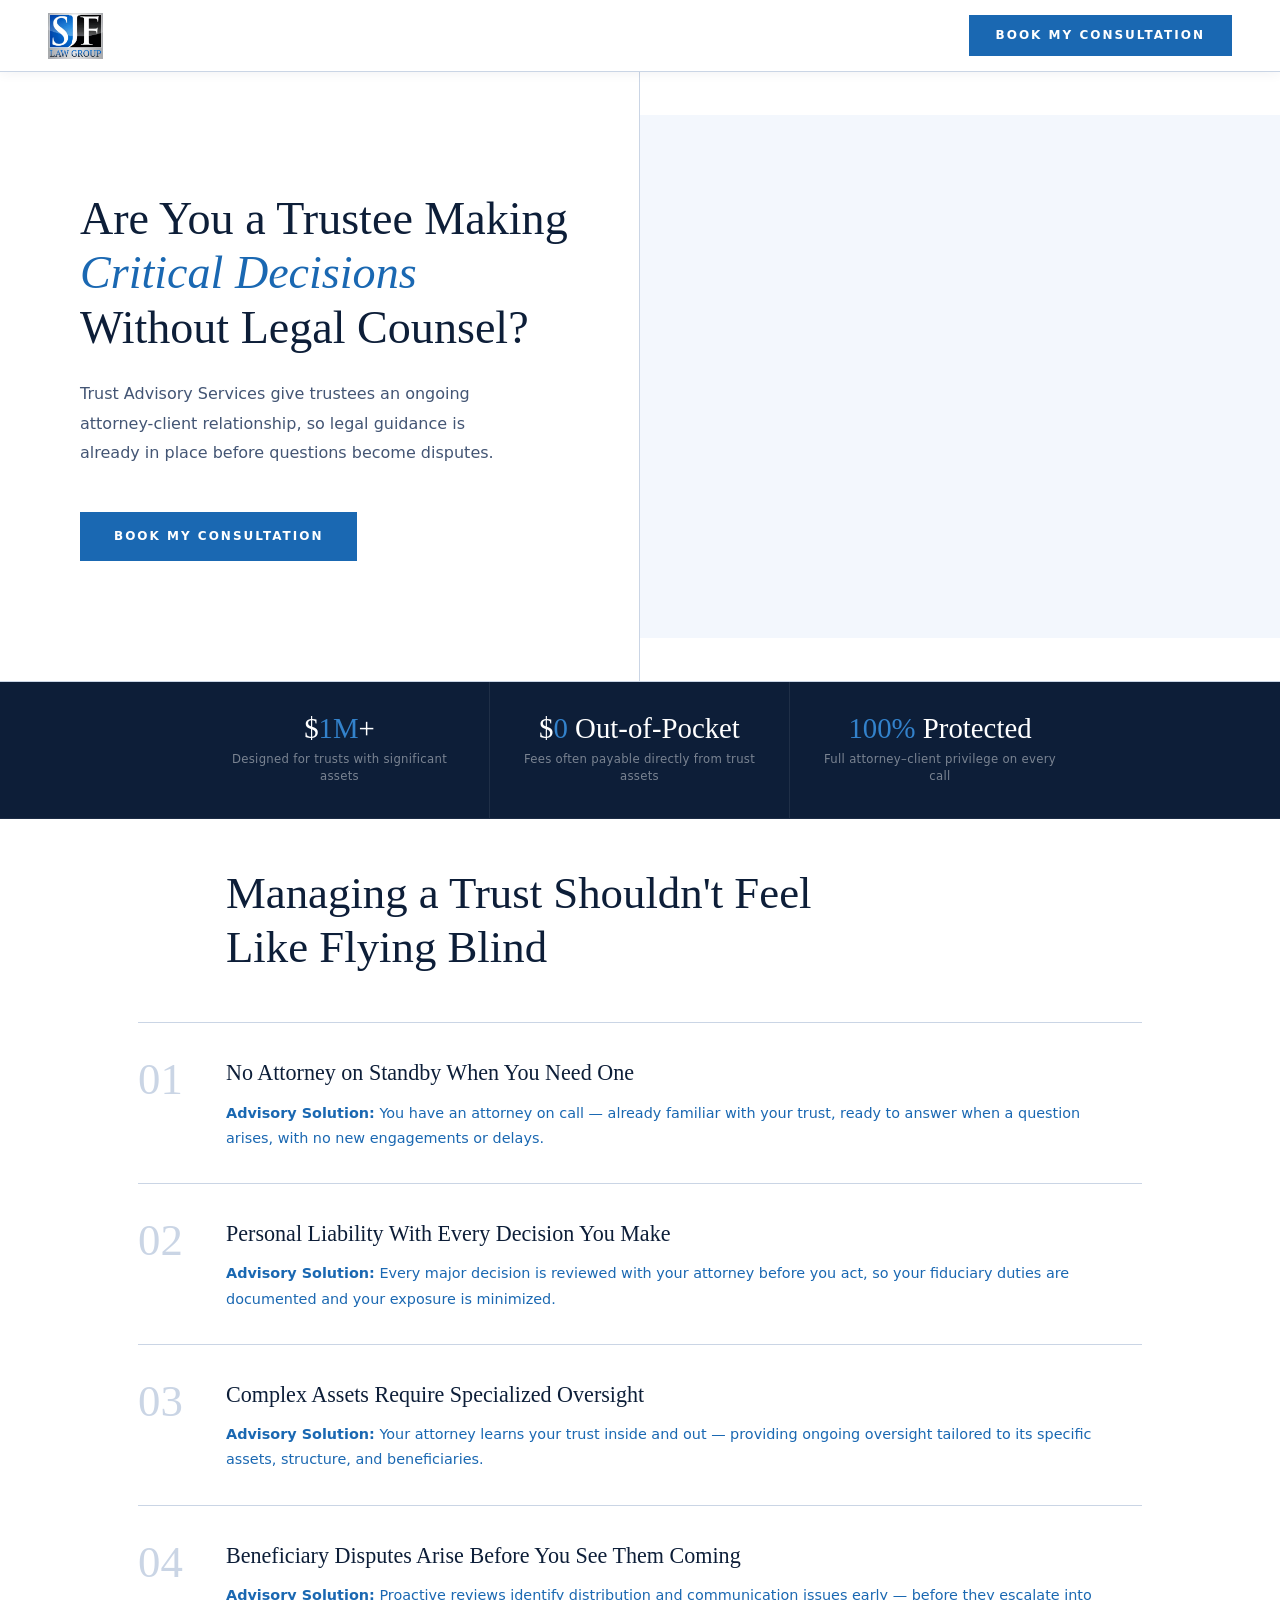
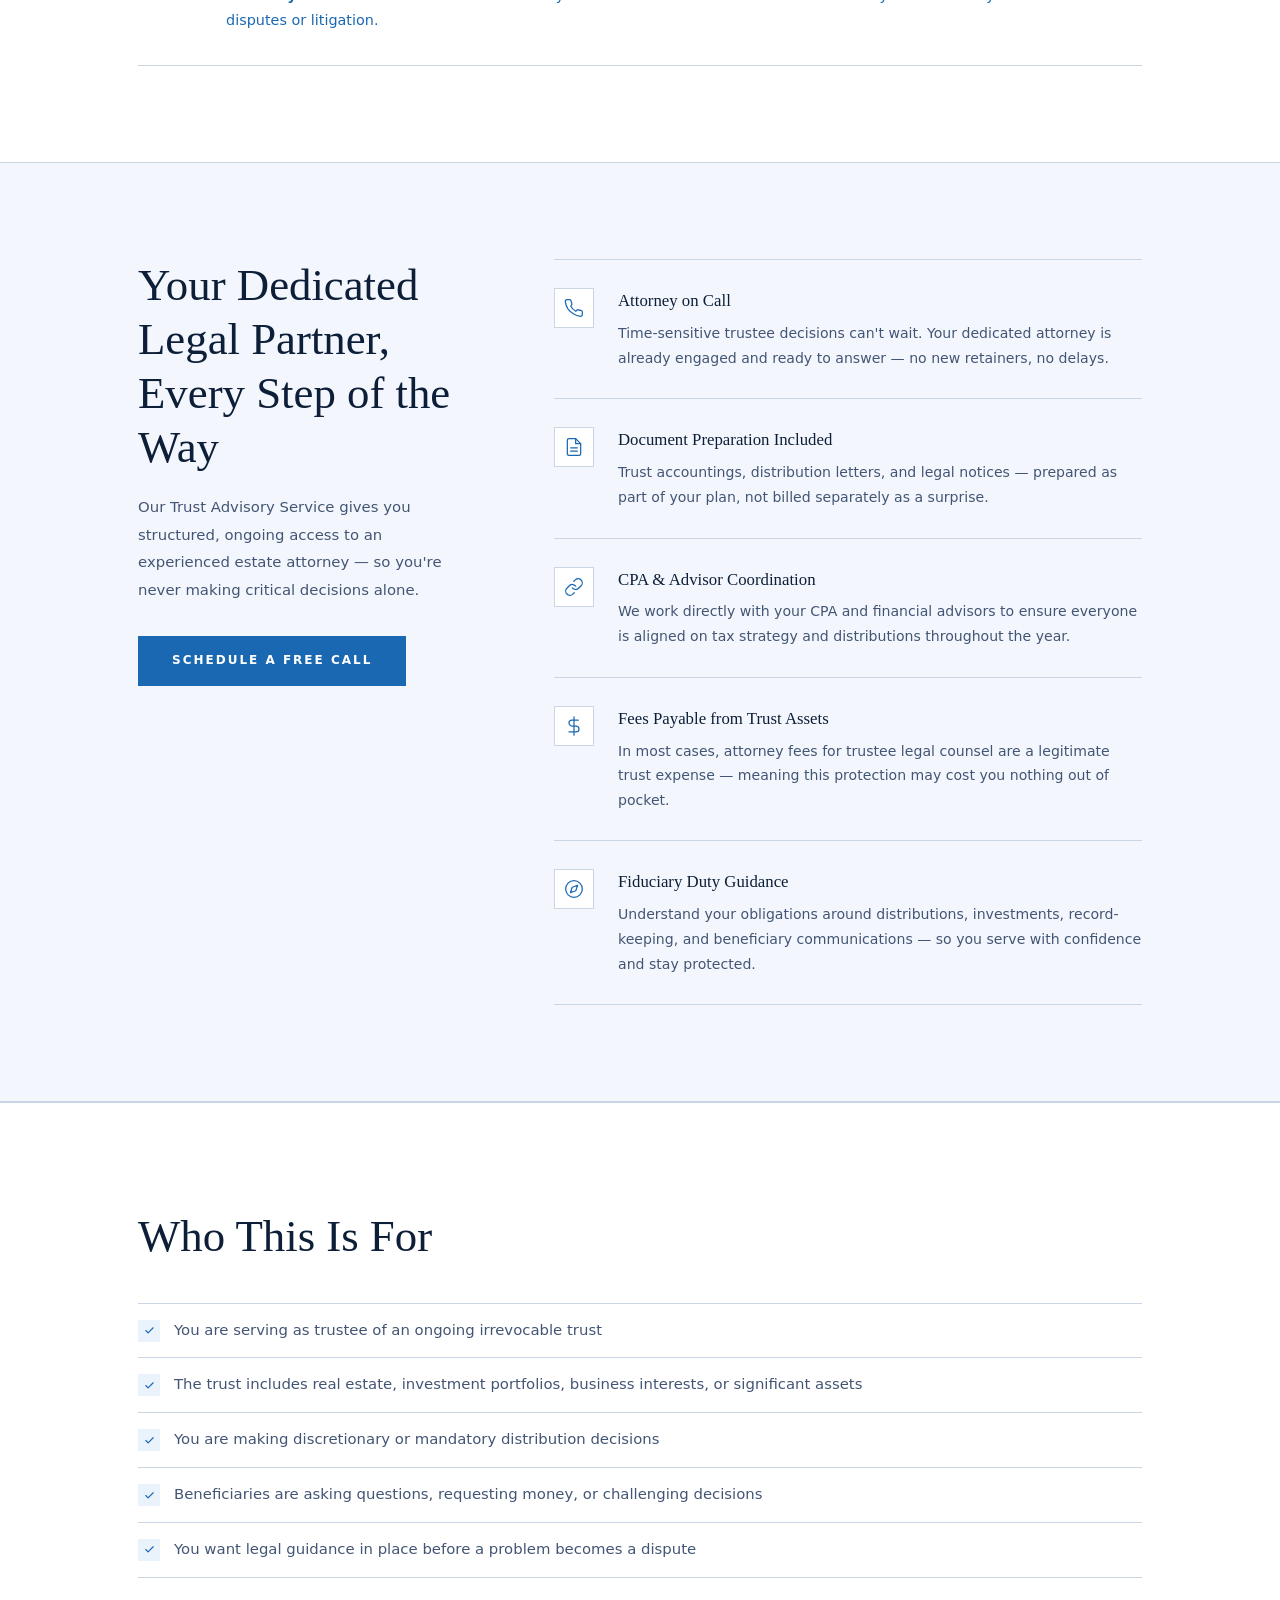
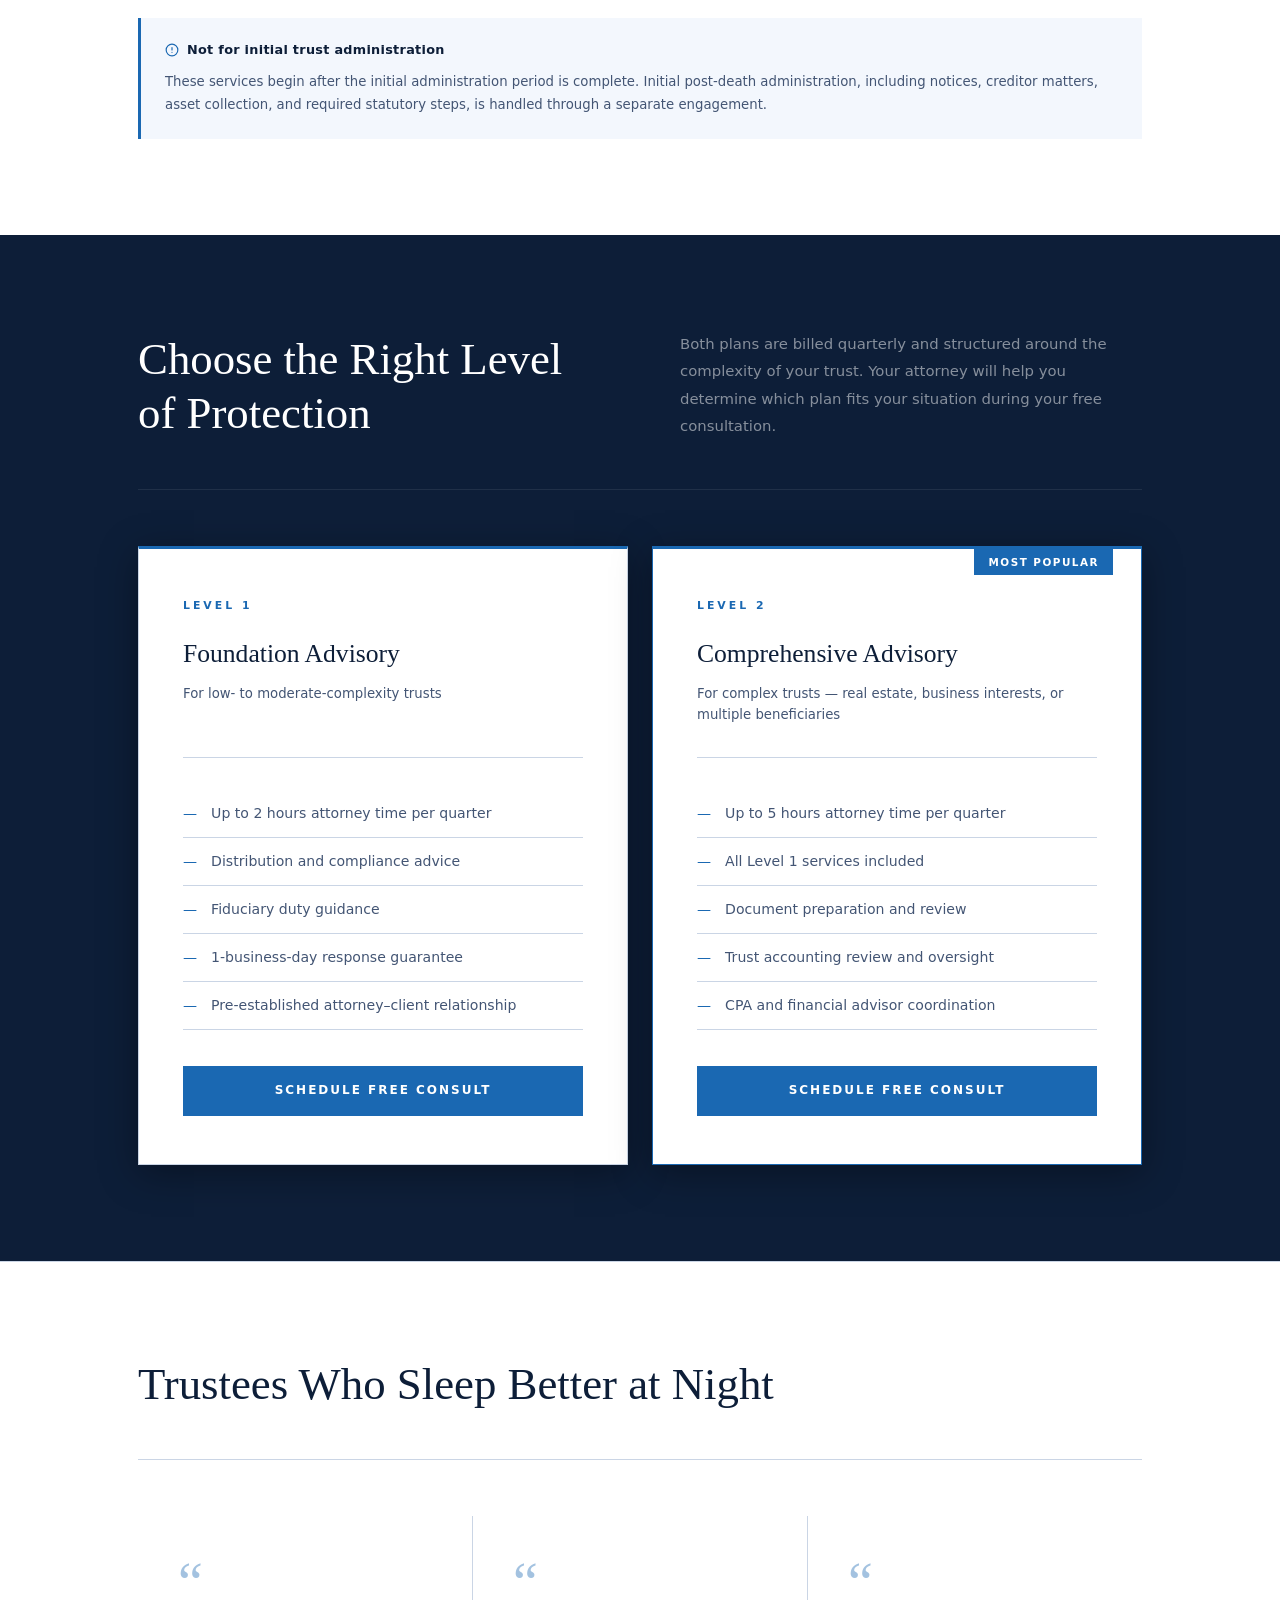
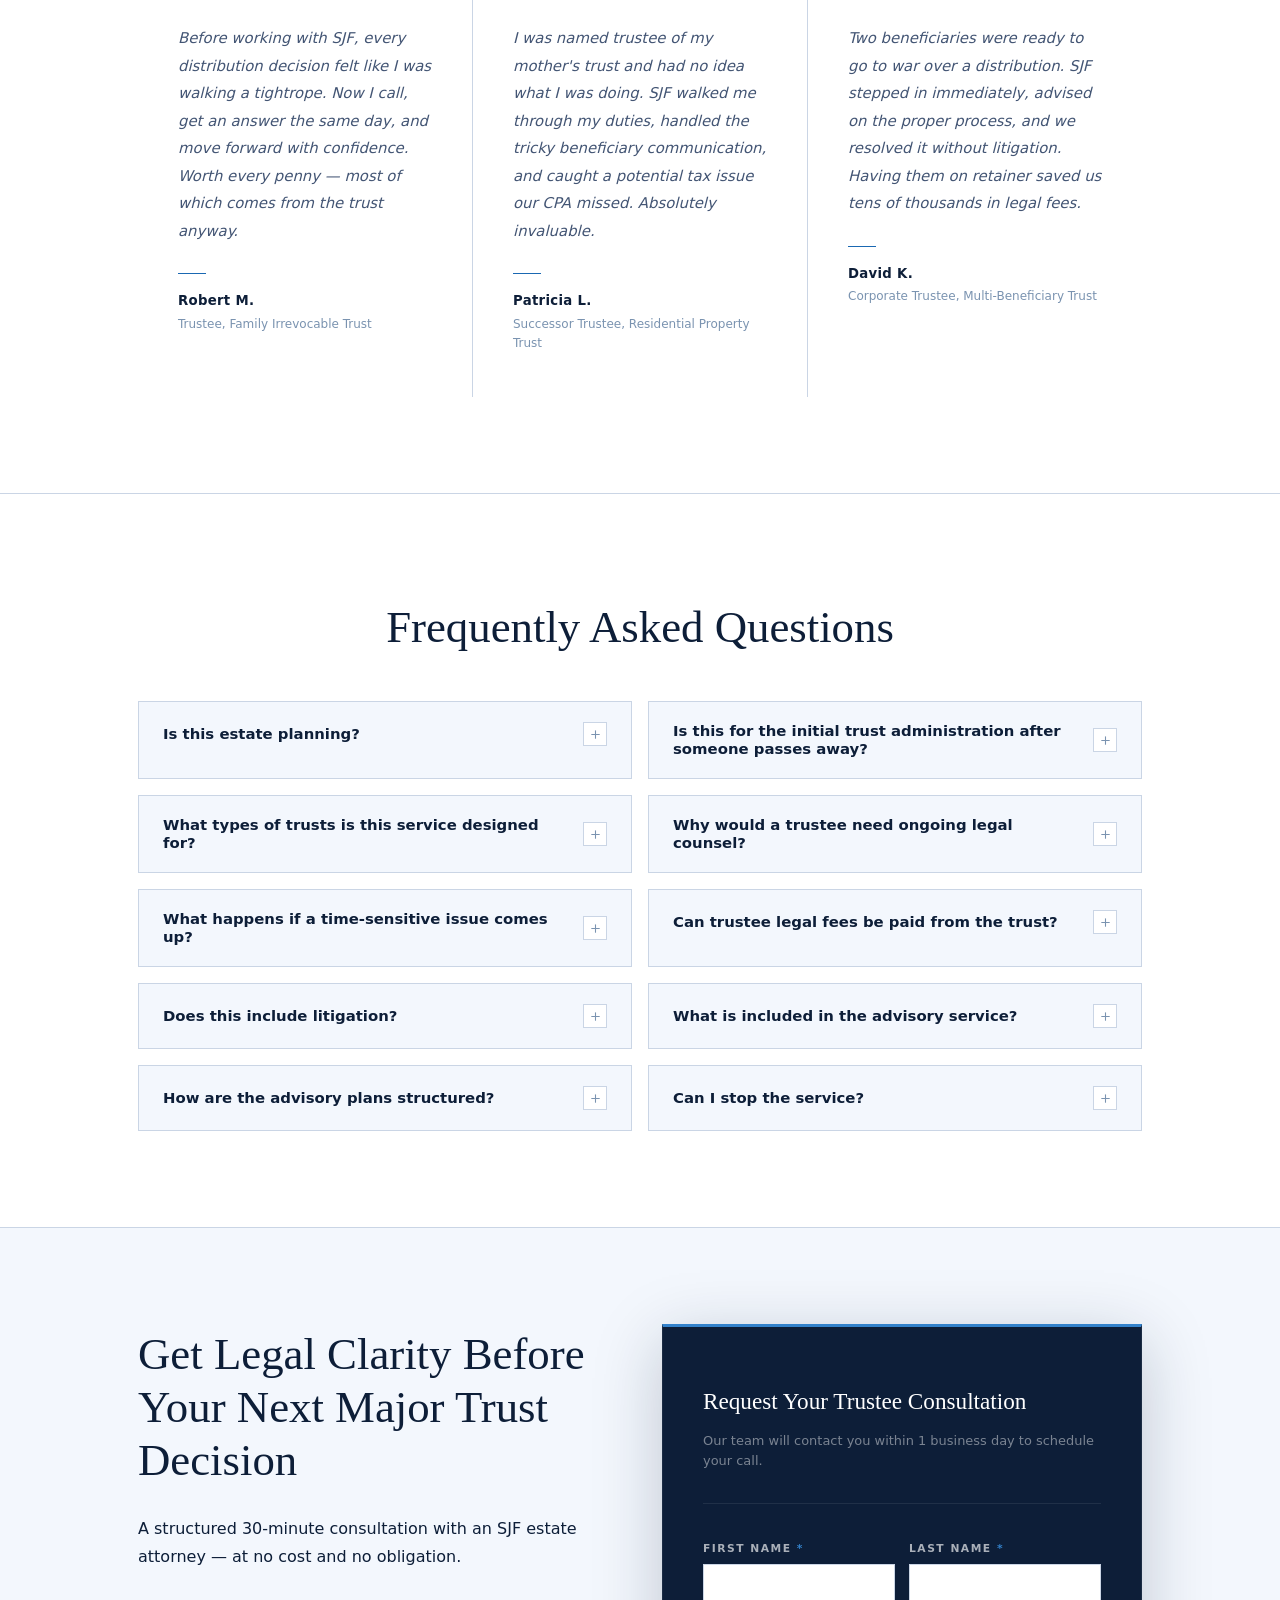
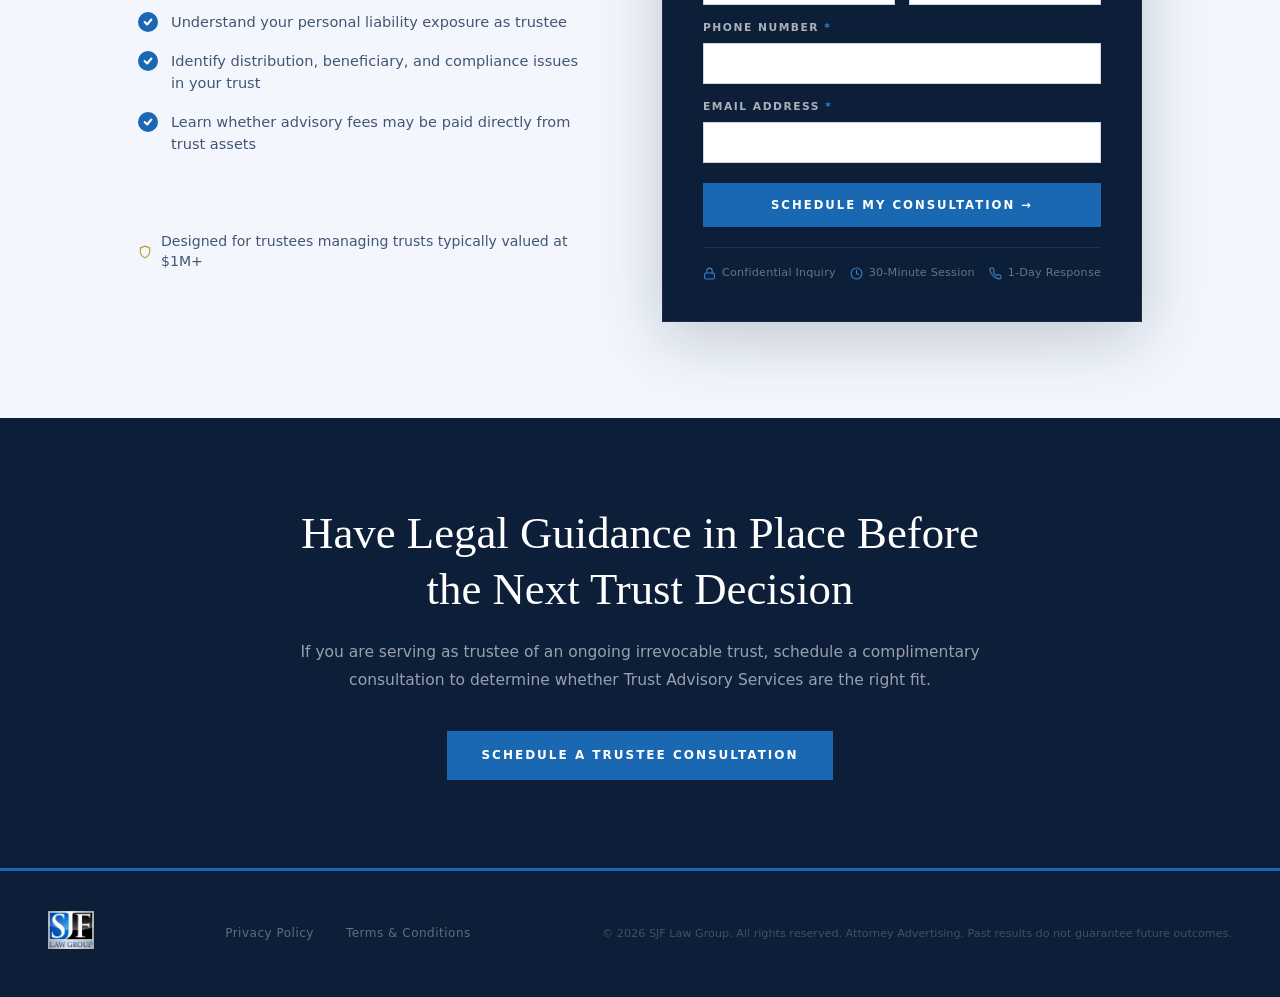
==== index.html @ 1d10cf92 "Add Meta Pixel + Conversions API with event deduplication Browser Pixel and server-side CAPI fire th" ====
<!DOCTYPE html>
<html lang="en">
<head>
  <meta charset="UTF-8" />
  <meta name="viewport" content="width=device-width, initial-scale=1.0" />
  <meta name="facebook-domain-verification" content="k0a0chwaouj1eabkown8rxc9m63eyc" />
  <title>Trust Advisory Services | SJF Law Group</title>
  <!-- Meta Pixel Code -->
  <script>
  !function(f,b,e,v,n,t,s)
  {if(f.fbq)return;n=f.fbq=function(){n.callMethod?
  n.callMethod.apply(n,arguments):n.queue.push(arguments)};
  if(!f._fbq)f._fbq=n;n.push=n;n.loaded=!0;n.version='2.0';
  n.queue=[];t=b.createElement(e);t.async=!0;
  t.src=v;s=b.getElementsByTagName(e)[0];
  s.parentNode.insertBefore(t,s)}(window, document,'script',
  'https://connect.facebook.net/en_US/fbevents.js');
  fbq('init', '765142088381799');
  fbq('track', 'PageView');
  </script>
  <noscript><img height="1" width="1" style="display:none"
  src="https://www.facebook.com/tr?id=765142088381799&ev=PageView&noscript=1"/></noscript>
  <!-- End Meta Pixel Code -->
  <meta name="description" content="SJF Law Group provides trustees with ongoing legal counsel, proactive risk management, and guaranteed same-business-day response. Book your free consultation today." />
  <link rel="stylesheet" href="assets/css/styles.css" />
</head>
<body>

  <!-- HEADER -->
  <header class="site-header">
    <div class="header-logo">
      <img src="assets/images/sjf-logo.jpg" alt="SJF Law Group" />
    </div>
    <a href="#book-consult" class="header-cta">Book My Consultation</a>
  </header>

  <!-- HERO -->
  <section class="hero">
    <div class="hero__left">
      <h1 class="hero__headline">
        Are You a Trustee Making<br><em>Critical Decisions</em><br>Without Legal Counsel?
      </h1>
      <p class="hero__sub">
        Trust Advisory Services give trustees an ongoing attorney-client relationship, so legal guidance is already in place before questions become disputes.
      </p>
      <a href="#book-consult" class="btn-primary">Book My Consultation</a>
    </div>
    <div class="hero__right">
      <div class="vsl-container">
        <iframe src="https://player.vimeo.com/video/1194267260?badge=0&amp;autopause=0&amp;player_id=0&amp;app_id=58479" frameborder="0" allow="autoplay; fullscreen; picture-in-picture; clipboard-write; encrypted-media; web-share" referrerpolicy="strict-origin-when-cross-origin" style="position:absolute;top:0;left:0;width:100%;height:100%;" title="VSL_1"></iframe>
      </div>
    </div>
  </section>

  <!-- STATS BAR -->
  <div class="stats-bar">
    <div class="stats-bar__inner">
      <div class="stat-item">
        <div class="stat-item__number">$<span>1M</span>+</div>
        <div class="stat-item__label">Designed for trusts with significant assets</div>
      </div>
      <div class="stat-item">
        <div class="stat-item__number">$<span>0</span> Out-of-Pocket</div>
        <div class="stat-item__label">Fees often payable directly from trust assets</div>
      </div>
      <div class="stat-item">
        <div class="stat-item__number"><span>100%</span> Protected</div>
        <div class="stat-item__label">Full attorney–client privilege on every call</div>
      </div>
    </div>
  </div>

  <!-- PAIN POINTS -->
  <section class="pain-section">
    <div class="container">
      <div class="pain-section__header">
        <div>
          <h2 class="section-headline" style="font-family:'Georgia',serif;font-size:clamp(2.1rem,3.5vw,3.1rem);font-weight:normal;line-height:1.2;">Managing a Trust Shouldn't Feel<br>Like Flying Blind</h2>
        </div>
      </div>

      <div class="pain-item">
        <div class="pain-item__number">01</div>
        <div>
          <div class="pain-item__title">No Attorney on Standby When You Need One</div>
          <p class="pain-item__solution"><strong>Advisory Solution:</strong> You have an attorney on call — already familiar with your trust, ready to answer when a question arises, with no new engagements or delays.</p>
        </div>
      </div>
      <div class="pain-item">
        <div class="pain-item__number">02</div>
        <div>
          <div class="pain-item__title">Personal Liability With Every Decision You Make</div>
          <p class="pain-item__solution"><strong>Advisory Solution:</strong> Every major decision is reviewed with your attorney before you act, so your fiduciary duties are documented and your exposure is minimized.</p>
        </div>
      </div>
      <div class="pain-item">
        <div class="pain-item__number">03</div>
        <div>
          <div class="pain-item__title">Complex Assets Require Specialized Oversight</div>
          <p class="pain-item__solution"><strong>Advisory Solution:</strong> Your attorney learns your trust inside and out — providing ongoing oversight tailored to its specific assets, structure, and beneficiaries.</p>
        </div>
      </div>
      <div class="pain-item">
        <div class="pain-item__number">04</div>
        <div>
          <div class="pain-item__title">Beneficiary Disputes Arise Before You See Them Coming</div>
          <p class="pain-item__solution"><strong>Advisory Solution:</strong> Proactive reviews identify distribution and communication issues early — before they escalate into disputes or litigation.</p>
        </div>
      </div>
    </div>
  </section>

  <!-- BENEFITS -->
  <section class="benefits-section">
    <div class="container">
      <div class="benefits-inner">
        <div class="benefits-left">
          <h2 class="section-headline">Your Dedicated Legal Partner, Every Step of the Way</h2>
          <p class="benefits-left__text">
            Our Trust Advisory Service gives you structured, ongoing access to an experienced estate attorney — so you're never making critical decisions alone.
          </p>
          <a href="#book-consult" class="btn-primary">Schedule a Free Call</a>
        </div>
        <div class="benefits-right">
          <div class="benefit-row">
            <div class="benefit-row__icon">
              <svg xmlns="http://www.w3.org/2000/svg" width="20" height="20" viewBox="0 0 24 24" fill="none" stroke="currentColor" stroke-width="1.5" stroke-linecap="round" stroke-linejoin="round"><path d="M22 16.92v3a2 2 0 0 1-2.18 2 19.79 19.79 0 0 1-8.63-3.07A19.5 19.5 0 0 1 4.69 13a19.79 19.79 0 0 1-3.07-8.67A2 2 0 0 1 3.6 2h3a2 2 0 0 1 2 1.72 12.84 12.84 0 0 0 .7 2.81 2 2 0 0 1-.45 2.11L8.09 9.91a16 16 0 0 0 6 6l1.27-1.27a2 2 0 0 1 2.11-.45 12.84 12.84 0 0 0 2.81.7A2 2 0 0 1 22 16.92z"/></svg>
            </div>
            <div>
              <div class="benefit-row__title">Attorney on Call</div>
              <p class="benefit-row__text">Time-sensitive trustee decisions can't wait. Your dedicated attorney is already engaged and ready to answer — no new retainers, no delays.</p>
            </div>
          </div>
          <div class="benefit-row">
            <div class="benefit-row__icon">
              <svg xmlns="http://www.w3.org/2000/svg" width="20" height="20" viewBox="0 0 24 24" fill="none" stroke="currentColor" stroke-width="1.5" stroke-linecap="round" stroke-linejoin="round"><path d="M14 2H6a2 2 0 0 0-2 2v16a2 2 0 0 0 2 2h12a2 2 0 0 0 2-2V8z"/><polyline points="14 2 14 8 20 8"/><line x1="16" y1="13" x2="8" y2="13"/><line x1="16" y1="17" x2="8" y2="17"/></svg>
            </div>
            <div>
              <div class="benefit-row__title">Document Preparation Included</div>
              <p class="benefit-row__text">Trust accountings, distribution letters, and legal notices — prepared as part of your plan, not billed separately as a surprise.</p>
            </div>
          </div>
          <div class="benefit-row">
            <div class="benefit-row__icon">
              <svg xmlns="http://www.w3.org/2000/svg" width="20" height="20" viewBox="0 0 24 24" fill="none" stroke="currentColor" stroke-width="1.5" stroke-linecap="round" stroke-linejoin="round"><path d="M10 13a5 5 0 0 0 7.54.54l3-3a5 5 0 0 0-7.07-7.07l-1.72 1.71"/><path d="M14 11a5 5 0 0 0-7.54-.54l-3 3a5 5 0 0 0 7.07 7.07l1.71-1.71"/></svg>
            </div>
            <div>
              <div class="benefit-row__title">CPA &amp; Advisor Coordination</div>
              <p class="benefit-row__text">We work directly with your CPA and financial advisors to ensure everyone is aligned on tax strategy and distributions throughout the year.</p>
            </div>
          </div>
          <div class="benefit-row">
            <div class="benefit-row__icon">
              <svg xmlns="http://www.w3.org/2000/svg" width="20" height="20" viewBox="0 0 24 24" fill="none" stroke="currentColor" stroke-width="1.5" stroke-linecap="round" stroke-linejoin="round"><line x1="12" y1="1" x2="12" y2="23"/><path d="M17 5H9.5a3.5 3.5 0 0 0 0 7h5a3.5 3.5 0 0 1 0 7H6"/></svg>
            </div>
            <div>
              <div class="benefit-row__title">Fees Payable from Trust Assets</div>
              <p class="benefit-row__text">In most cases, attorney fees for trustee legal counsel are a legitimate trust expense — meaning this protection may cost you nothing out of pocket.</p>
            </div>
          </div>
          <div class="benefit-row">
            <div class="benefit-row__icon">
              <svg xmlns="http://www.w3.org/2000/svg" width="20" height="20" viewBox="0 0 24 24" fill="none" stroke="currentColor" stroke-width="1.5" stroke-linecap="round" stroke-linejoin="round"><circle cx="12" cy="12" r="10"/><polygon points="16.24 7.76 14.12 14.12 7.76 16.24 9.88 9.88 16.24 7.76"/></svg>
            </div>
            <div>
              <div class="benefit-row__title">Fiduciary Duty Guidance</div>
              <p class="benefit-row__text">Understand your obligations around distributions, investments, record-keeping, and beneficiary communications — so you serve with confidence and stay protected.</p>
            </div>
          </div>
        </div>
      </div>
    </div>
  </section>

  <!-- WHO THIS IS FOR -->
  <section class="who-section">
    <div class="container">
      <div class="who-header">
        <h2 class="who-headline">Who This Is For</h2>
      </div>
      <ul class="who-list">
        <li class="who-item">
          <span class="who-item__icon"><svg xmlns="http://www.w3.org/2000/svg" width="11" height="11" viewBox="0 0 24 24" fill="none" stroke="currentColor" stroke-width="2.5" stroke-linecap="round" stroke-linejoin="round"><polyline points="20 6 9 17 4 12"/></svg></span>
          <span>You are serving as trustee of an ongoing irrevocable trust</span>
        </li>
        <li class="who-item">
          <span class="who-item__icon"><svg xmlns="http://www.w3.org/2000/svg" width="11" height="11" viewBox="0 0 24 24" fill="none" stroke="currentColor" stroke-width="2.5" stroke-linecap="round" stroke-linejoin="round"><polyline points="20 6 9 17 4 12"/></svg></span>
          <span>The trust includes real estate, investment portfolios, business interests, or significant assets</span>
        </li>
        <li class="who-item">
          <span class="who-item__icon"><svg xmlns="http://www.w3.org/2000/svg" width="11" height="11" viewBox="0 0 24 24" fill="none" stroke="currentColor" stroke-width="2.5" stroke-linecap="round" stroke-linejoin="round"><polyline points="20 6 9 17 4 12"/></svg></span>
          <span>You are making discretionary or mandatory distribution decisions</span>
        </li>
        <li class="who-item">
          <span class="who-item__icon"><svg xmlns="http://www.w3.org/2000/svg" width="11" height="11" viewBox="0 0 24 24" fill="none" stroke="currentColor" stroke-width="2.5" stroke-linecap="round" stroke-linejoin="round"><polyline points="20 6 9 17 4 12"/></svg></span>
          <span>Beneficiaries are asking questions, requesting money, or challenging decisions</span>
        </li>
        <li class="who-item">
          <span class="who-item__icon"><svg xmlns="http://www.w3.org/2000/svg" width="11" height="11" viewBox="0 0 24 24" fill="none" stroke="currentColor" stroke-width="2.5" stroke-linecap="round" stroke-linejoin="round"><polyline points="20 6 9 17 4 12"/></svg></span>
          <span>You want legal guidance in place before a problem becomes a dispute</span>
        </li>
      </ul>
      <div class="who-callout">
        <div class="who-callout__label">
          <svg xmlns="http://www.w3.org/2000/svg" width="14" height="14" viewBox="0 0 24 24" fill="none" stroke="currentColor" stroke-width="2" stroke-linecap="round" stroke-linejoin="round"><circle cx="12" cy="12" r="10"/><line x1="12" y1="8" x2="12" y2="12"/><line x1="12" y1="16" x2="12.01" y2="16"/></svg>
          Not for initial trust administration
        </div>
        <p class="who-callout__text">These services begin after the initial administration period is complete. Initial post-death administration, including notices, creditor matters, asset collection, and required statutory steps, is handled through a separate engagement.</p>
      </div>
    </div>
  </section>

  <!-- SERVICE TIERS -->
  <section class="tiers-section">
    <div class="container">
      <div class="tiers-header">
        <div>
          <h2 class="section-headline">Choose the Right Level of Protection</h2>
        </div>
        <p class="tiers-header__text">
          Both plans are billed quarterly and structured around the complexity of your trust. Your attorney will help you determine which plan fits your situation during your free consultation.
        </p>
      </div>
      <div class="tiers-grid">
        <div class="tier-card">
          <div class="tier-card__level">Level 1</div>
          <div class="tier-card__title">Foundation Advisory</div>
          <div class="tier-card__for">For low- to moderate-complexity trusts</div>
          <ul class="tier-card__features">
            <li>Up to 2 hours attorney time per quarter</li>
            <li>Distribution and compliance advice</li>
            <li>Fiduciary duty guidance</li>
            <li>1-business-day response guarantee</li>
            <li>Pre-established attorney–client relationship</li>
          </ul>
          <a href="#book-consult" class="btn-primary">Schedule Free Consult</a>
        </div>
        <div class="tier-card tier-card--featured">
          <div class="tier-card__level">Level 2</div>
          <div class="tier-card__title">Comprehensive Advisory</div>
          <div class="tier-card__for">For complex trusts — real estate, business interests, or multiple beneficiaries</div>
          <ul class="tier-card__features">
            <li>Up to 5 hours attorney time per quarter</li>
            <li>All Level 1 services included</li>
            <li>Document preparation and review</li>
            <li>Trust accounting review and oversight</li>
            <li>CPA and financial advisor coordination</li>
          </ul>
          <a href="#book-consult" class="btn-primary">Schedule Free Consult</a>
        </div>
      </div>
    </div>
  </section>

  <!-- TESTIMONIALS -->
  <section class="proof-section">
    <div class="container">
      <div class="proof-header">
        <h2 class="section-headline">Trustees Who Sleep Better at Night</h2>
      </div>
      <div class="proof-grid">
        <div class="testimonial-card">
          <span class="testimonial-card__open-quote">&ldquo;</span>
          <p class="testimonial-card__text">Before working with SJF, every distribution decision felt like I was walking a tightrope. Now I call, get an answer the same day, and move forward with confidence. Worth every penny — most of which comes from the trust anyway.</p>
          <div class="testimonial-card__rule"></div>
          <div class="testimonial-card__author">Robert M.</div>
          <div class="testimonial-card__role">Trustee, Family Irrevocable Trust</div>
        </div>
        <div class="testimonial-card">
          <span class="testimonial-card__open-quote">&ldquo;</span>
          <p class="testimonial-card__text">I was named trustee of my mother's trust and had no idea what I was doing. SJF walked me through my duties, handled the tricky beneficiary communication, and caught a potential tax issue our CPA missed. Absolutely invaluable.</p>
          <div class="testimonial-card__rule"></div>
          <div class="testimonial-card__author">Patricia L.</div>
          <div class="testimonial-card__role">Successor Trustee, Residential Property Trust</div>
        </div>
        <div class="testimonial-card">
          <span class="testimonial-card__open-quote">&ldquo;</span>
          <p class="testimonial-card__text">Two beneficiaries were ready to go to war over a distribution. SJF stepped in immediately, advised on the proper process, and we resolved it without litigation. Having them on retainer saved us tens of thousands in legal fees.</p>
          <div class="testimonial-card__rule"></div>
          <div class="testimonial-card__author">David K.</div>
          <div class="testimonial-card__role">Corporate Trustee, Multi-Beneficiary Trust</div>
        </div>
      </div>
    </div>
  </section>

  <!-- FAQ -->
  <section class="faq-section">
    <div class="container">
      <div class="faq-header">
        <h2 class="faq-headline">Frequently Asked Questions</h2>
      </div>
      <div class="faq-grid">

        <div class="faq-card">
          <button class="faq-question" aria-expanded="false">
            <span>Is this estate planning?</span>
            <span class="faq-icon" aria-hidden="true"><svg xmlns="http://www.w3.org/2000/svg" width="13" height="13" viewBox="0 0 24 24" fill="none" stroke="currentColor" stroke-width="2" stroke-linecap="round" stroke-linejoin="round"><line x1="12" y1="5" x2="12" y2="19"/><line x1="5" y1="12" x2="19" y2="12"/></svg></span>
          </button>
          <div class="faq-answer"><div class="faq-answer__inner"><p>No. Trust Advisory Services are not for creating a new estate plan. They are for trustees who are already responsible for administering an ongoing irrevocable trust and need legal guidance as decisions arise.</p></div></div>
        </div>

        <div class="faq-card">
          <button class="faq-question" aria-expanded="false">
            <span>Is this for the initial trust administration after someone passes away?</span>
            <span class="faq-icon" aria-hidden="true"><svg xmlns="http://www.w3.org/2000/svg" width="13" height="13" viewBox="0 0 24 24" fill="none" stroke="currentColor" stroke-width="2" stroke-linecap="round" stroke-linejoin="round"><line x1="12" y1="5" x2="12" y2="19"/><line x1="5" y1="12" x2="19" y2="12"/></svg></span>
          </button>
          <div class="faq-answer"><div class="faq-answer__inner"><p>No. The initial post-death administration period is handled through a separate engagement. Trust Advisory Services begin after that initial phase is complete and the trust transitions into ongoing management.</p></div></div>
        </div>

        <div class="faq-card">
          <button class="faq-question" aria-expanded="false">
            <span>What types of trusts is this service designed for?</span>
            <span class="faq-icon" aria-hidden="true"><svg xmlns="http://www.w3.org/2000/svg" width="13" height="13" viewBox="0 0 24 24" fill="none" stroke="currentColor" stroke-width="2" stroke-linecap="round" stroke-linejoin="round"><line x1="12" y1="5" x2="12" y2="19"/><line x1="5" y1="12" x2="19" y2="12"/></svg></span>
          </button>
          <div class="faq-answer"><div class="faq-answer__inner"><p>This service is commonly used for long-term irrevocable trusts, sub-trusts created after death, trusts holding real estate, investment portfolios, or business interests, and trusts with ongoing discretionary distributions or multiple beneficiaries.</p></div></div>
        </div>

        <div class="faq-card">
          <button class="faq-question" aria-expanded="false">
            <span>Why would a trustee need ongoing legal counsel?</span>
            <span class="faq-icon" aria-hidden="true"><svg xmlns="http://www.w3.org/2000/svg" width="13" height="13" viewBox="0 0 24 24" fill="none" stroke="currentColor" stroke-width="2" stroke-linecap="round" stroke-linejoin="round"><line x1="12" y1="5" x2="12" y2="19"/><line x1="5" y1="12" x2="19" y2="12"/></svg></span>
          </button>
          <div class="faq-answer"><div class="faq-answer__inner"><p>Trustees have fiduciary duties and may face personal liability for mistakes. Ongoing counsel helps trustees address distributions, beneficiary communications, compliance questions, trust interpretation, and risk areas before they become disputes.</p></div></div>
        </div>

        <div class="faq-card">
          <button class="faq-question" aria-expanded="false">
            <span>What happens if a time-sensitive issue comes up?</span>
            <span class="faq-icon" aria-hidden="true"><svg xmlns="http://www.w3.org/2000/svg" width="13" height="13" viewBox="0 0 24 24" fill="none" stroke="currentColor" stroke-width="2" stroke-linecap="round" stroke-linejoin="round"><line x1="12" y1="5" x2="12" y2="19"/><line x1="5" y1="12" x2="19" y2="12"/></svg></span>
          </button>
          <div class="faq-answer"><div class="faq-answer__inner"><p>Trustees in an advisory relationship receive a guaranteed response within one business day, so they do not have to locate and retain new counsel every time an issue arises.</p></div></div>
        </div>

        <div class="faq-card">
          <button class="faq-question" aria-expanded="false">
            <span>Can trustee legal fees be paid from the trust?</span>
            <span class="faq-icon" aria-hidden="true"><svg xmlns="http://www.w3.org/2000/svg" width="13" height="13" viewBox="0 0 24 24" fill="none" stroke="currentColor" stroke-width="2" stroke-linecap="round" stroke-linejoin="round"><line x1="12" y1="5" x2="12" y2="19"/><line x1="5" y1="12" x2="19" y2="12"/></svg></span>
          </button>
          <div class="faq-answer"><div class="faq-answer__inner"><p>Trustee legal fees are generally payable from the trust as an administrative expense, depending on the trust and circumstances. This can be discussed during the consultation.</p></div></div>
        </div>

        <div class="faq-card">
          <button class="faq-question" aria-expanded="false">
            <span>Does this include litigation?</span>
            <span class="faq-icon" aria-hidden="true"><svg xmlns="http://www.w3.org/2000/svg" width="13" height="13" viewBox="0 0 24 24" fill="none" stroke="currentColor" stroke-width="2" stroke-linecap="round" stroke-linejoin="round"><line x1="12" y1="5" x2="12" y2="19"/><line x1="5" y1="12" x2="19" y2="12"/></svg></span>
          </button>
          <div class="faq-answer"><div class="faq-answer__inner"><p>No. Trust Advisory Services do not include litigation representation. If a dispute arises, the firm can help assess the risk and coordinate with litigation counsel when appropriate.</p></div></div>
        </div>

        <div class="faq-card">
          <button class="faq-question" aria-expanded="false">
            <span>What is included in the advisory service?</span>
            <span class="faq-icon" aria-hidden="true"><svg xmlns="http://www.w3.org/2000/svg" width="13" height="13" viewBox="0 0 24 24" fill="none" stroke="currentColor" stroke-width="2" stroke-linecap="round" stroke-linejoin="round"><line x1="12" y1="5" x2="12" y2="19"/><line x1="5" y1="12" x2="19" y2="12"/></svg></span>
          </button>
          <div class="faq-answer"><div class="faq-answer__inner"><p>Services may include interpretation of trust provisions, guidance on distributions, beneficiary communications, review of trustee correspondence, coordination with CPAs and financial advisors, routine trust administration documents, trust funding and asset transfers, accounting review, and proactive risk identification.</p></div></div>
        </div>

        <div class="faq-card">
          <button class="faq-question" aria-expanded="false">
            <span>How are the advisory plans structured?</span>
            <span class="faq-icon" aria-hidden="true"><svg xmlns="http://www.w3.org/2000/svg" width="13" height="13" viewBox="0 0 24 24" fill="none" stroke="currentColor" stroke-width="2" stroke-linecap="round" stroke-linejoin="round"><line x1="12" y1="5" x2="12" y2="19"/><line x1="5" y1="12" x2="19" y2="12"/></svg></span>
          </button>
          <div class="faq-answer"><div class="faq-answer__inner"><p>Advisory services are structured in quarterly terms. Level 1 is designed for low- to moderate-complexity trusts and includes up to 2 hours of attorney time per quarter. Level 2 is designed for more complex trusts and includes up to 5 hours of attorney time per quarter.</p></div></div>
        </div>

        <div class="faq-card">
          <button class="faq-question" aria-expanded="false">
            <span>Can I stop the service?</span>
            <span class="faq-icon" aria-hidden="true"><svg xmlns="http://www.w3.org/2000/svg" width="13" height="13" viewBox="0 0 24 24" fill="none" stroke="currentColor" stroke-width="2" stroke-linecap="round" stroke-linejoin="round"><line x1="12" y1="5" x2="12" y2="19"/><line x1="5" y1="12" x2="19" y2="12"/></svg></span>
          </button>
          <div class="faq-answer"><div class="faq-answer__inner"><p>Yes. Engagements are structured in quarterly terms and may be discontinued at the conclusion of any quarter upon written notice.</p></div></div>
        </div>

      </div>
    </div>
  </section>

  <!-- CTA / FORM -->
  <section class="cta-section" id="book-consult">
    <div class="container">
      <div class="cta-grid">

        <!-- LEFT: Value proposition -->
        <div class="cta-content">
          <h2 class="cta-headline">Get Legal Clarity Before Your Next Major Trust Decision</h2>
          <p class="cta-lead">A structured 30-minute consultation with an SJF estate attorney — at no cost and no obligation.</p>
          <ul class="cta-benefits">
            <li>
              <span class="benefit-check"><svg viewBox="0 0 12 12"><polyline points="2,6 5,9 10,3"/></svg></span>
              Understand your personal liability exposure as trustee
            </li>
            <li>
              <span class="benefit-check"><svg viewBox="0 0 12 12"><polyline points="2,6 5,9 10,3"/></svg></span>
              Identify distribution, beneficiary, and compliance issues in your trust
            </li>
            <li>
              <span class="benefit-check"><svg viewBox="0 0 12 12"><polyline points="2,6 5,9 10,3"/></svg></span>
              Learn whether advisory fees may be paid directly from trust assets
            </li>
          </ul>

          <div class="qualify-badge">
            <svg xmlns="http://www.w3.org/2000/svg" width="14" height="14" viewBox="0 0 24 24" fill="none" stroke="currentColor" stroke-width="2" stroke-linecap="round" stroke-linejoin="round"><path d="M12 22s8-4 8-10V5l-8-3-8 3v7c0 6 8 10 8 10z"/></svg>
            Designed for trustees managing trusts typically valued at $1M+
          </div>
        </div>

        <!-- RIGHT: Form card -->
        <div class="cta-form-col">
          <div class="form-card">
            <div class="form-card__title">Request Your Trustee Consultation</div>
            <p class="form-card__sub">Our team will contact you within 1 business day to schedule your call.</p>

            <form id="consult-form" novalidate>
              <div class="form-error" id="form-error"></div>
              <div class="form-row">
                <div class="form-group">
                  <label for="firstName">First Name <span>*</span></label>
                  <input type="text" id="firstName" name="first_name" autocomplete="given-name" required />
                </div>
                <div class="form-group">
                  <label for="lastName">Last Name <span>*</span></label>
                  <input type="text" id="lastName" name="last_name" autocomplete="family-name" required />
                </div>
              </div>
              <div class="form-group">
                <label for="phone">Phone Number <span>*</span></label>
                <input type="tel" id="phone" name="phone" autocomplete="tel" required />
              </div>
              <div class="form-group">
                <label for="email">Email Address <span>*</span></label>
                <input type="email" id="email" name="email" autocomplete="email" required />
              </div>
              <button type="submit" class="btn-submit">Schedule My Consultation &rarr;</button>
            </form>

            <div class="form-trust-row">
              <div class="form-trust-item">
                <svg xmlns="http://www.w3.org/2000/svg" width="13" height="13" viewBox="0 0 24 24" fill="none" stroke="currentColor" stroke-width="2" stroke-linecap="round" stroke-linejoin="round"><rect x="3" y="11" width="18" height="11" rx="2"/><path d="M7 11V7a5 5 0 0 1 10 0v4"/></svg>
                Confidential Inquiry
              </div>
              <div class="form-trust-item">
                <svg xmlns="http://www.w3.org/2000/svg" width="13" height="13" viewBox="0 0 24 24" fill="none" stroke="currentColor" stroke-width="2" stroke-linecap="round" stroke-linejoin="round"><circle cx="12" cy="12" r="10"/><polyline points="12 6 12 12 16 14"/></svg>
                30-Minute Session
              </div>
              <div class="form-trust-item">
                <svg xmlns="http://www.w3.org/2000/svg" width="13" height="13" viewBox="0 0 24 24" fill="none" stroke="currentColor" stroke-width="2" stroke-linecap="round" stroke-linejoin="round"><path d="M22 16.92v3a2 2 0 0 1-2.18 2 19.79 19.79 0 0 1-8.63-3.07A19.5 19.5 0 0 1 4.69 13a19.79 19.79 0 0 1-3.07-8.67A2 2 0 0 1 3.6 2h3a2 2 0 0 1 2 1.72 12.84 12.84 0 0 0 .7 2.81 2 2 0 0 1-.45 2.11L8.09 9.91a16 16 0 0 0 6 6l1.27-1.27a2 2 0 0 1 2.11-.45 12.84 12.84 0 0 0 2.81.7A2 2 0 0 1 22 16.92z"/></svg>
                1-Day Response
              </div>
            </div>
          </div>
        </div>

      </div>
    </div>
  </section>

  <!-- MINI CTA -->
  <section class="mini-cta-section">
    <div class="container">
      <div class="mini-cta__inner">
        <h2 class="mini-cta__headline">Have Legal Guidance in Place Before the Next Trust Decision</h2>
        <p class="mini-cta__sub">If you are serving as trustee of an ongoing irrevocable trust, schedule a complimentary consultation to determine whether Trust Advisory Services are the right fit.</p>
        <a href="#book-consult" class="btn-primary mini-cta__btn">Schedule a Trustee Consultation</a>
      </div>
    </div>
  </section>

  <!-- FOOTER -->
  <footer class="footer">
    <div class="footer__inner">
      <div class="footer__logo">
        <img src="assets/images/sjf-logo.jpg" alt="SJF Law Group" />
      </div>
      <nav class="footer__links">
        <a href="privacy-policy.html">Privacy Policy</a>
        <a href="terms-of-use.html">Terms &amp; Conditions</a>
      </nav>
      <p class="footer__copy">&copy; 2026 SJF Law Group. All rights reserved. Attorney Advertising. Past results do not guarantee future outcomes.</p>
    </div>
  </footer>

  <script src="assets/js/main.js"></script>
  <script src="https://player.vimeo.com/api/player.js"></script>
</body>
</html>
---- assets/css/styles.css ----
/* ===== RESET & BASE ===== */
*, *::before, *::after { box-sizing: border-box; margin: 0; padding: 0; }

:root {
  --navy:        #0d1e38;
  --blue:        #1a68b2;
  --blue-dark:   #134f89;
  --blue-light:  #3382cb;
  --blue-pale:   #eaf2fb;
  --off-white:   #f3f7fd;
  --white:       #ffffff;
  --text:        #0d1e38;
  --text-mid:    #435574;
  --text-light:  #7a93b0;
  --border:      #cad5e5;
  --silver:      #8a9db8;
  --font-serif:  'Georgia', 'Times New Roman', serif;
  --font-sans:   'Segoe UI', system-ui, -apple-system, sans-serif;
}

html { scroll-behavior: smooth; }
body {
  font-family: var(--font-sans);
  color: var(--text);
  background: var(--white);
  line-height: 1.6;
  overflow-x: hidden;
}
img { max-width: 100%; height: auto; }
.container { max-width: 1100px; margin: 0 auto; padding: 0 48px; }

/* ===== HEADER ===== */
.site-header {
  background: var(--white);
  padding: 0 48px;
  height: 72px;
  display: flex;
  align-items: center;
  justify-content: space-between;
  position: sticky;
  top: 0;
  z-index: 100;
  border-bottom: 1px solid var(--border);
  box-shadow: 0 1px 12px rgba(13,30,56,0.06);
}
.header-logo img { height: 46px; width: auto; display: block; }
.header-cta {
  display: inline-block;
  padding: 10px 26px;
  background: var(--blue);
  border: 1px solid var(--blue);
  color: var(--white);
  font-size: 0.75rem;
  font-weight: 700;
  letter-spacing: 2px;
  text-transform: uppercase;
  text-decoration: none;
  transition: background 0.2s, color 0.2s;
}
.header-cta:hover { background: var(--navy); border-color: var(--navy); color: var(--white); }

/* ===== HERO ===== */
.hero {
  background: var(--white);
  display: grid;
  grid-template-columns: 1fr 1fr;
  min-height: auto;
  align-items: center;
  border-bottom: 1px solid var(--border);
}
.hero__left {
  padding: 120px 56px 120px 80px;
  border-right: 1px solid var(--border);
}
.hero__right { padding: 120px 80px 120px 56px; background: var(--off-white); }

.eyebrow {
  font-size: 0.7rem;
  font-weight: 700;
  letter-spacing: 3px;
  text-transform: uppercase;
  color: var(--blue);
  margin-bottom: 28px;
  display: flex;
  align-items: center;
  gap: 14px;
}
.eyebrow::before {
  content: '';
  display: block;
  width: 28px;
  height: 1px;
  background: var(--blue);
  flex-shrink: 0;
}

.hero__headline {
  font-family: var(--font-serif);
  font-size: clamp(2.1rem, 3.6vw, 3.2rem);
  color: var(--navy);
  line-height: 1.18;
  font-weight: normal;
  margin-bottom: 24px;
}
.hero__headline em { font-style: italic; color: var(--blue); }

.hero__sub {
  font-size: 1rem;
  color: var(--text-mid);
  line-height: 1.85;
  margin-bottom: 44px;
  max-width: 440px;
}

.btn-primary {
  display: inline-block;
  padding: 15px 34px;
  background: var(--blue);
  color: var(--white);
  font-size: 0.75rem;
  font-weight: 700;
  letter-spacing: 2px;
  text-transform: uppercase;
  text-decoration: none;
  border: none;
  cursor: pointer;
  transition: background 0.2s, transform 0.15s;
  font-family: var(--font-sans);
}
.btn-primary:hover { background: var(--blue-dark); transform: translateY(-1px); }
.btn-primary:active { transform: translateY(0); }
.btn-primary:disabled { opacity: 0.6; cursor: not-allowed; transform: none; }

/* ===== VSL ===== */
.vsl-container {
  position: relative;
  padding-bottom: 56.25%;
  height: 0;
  overflow: hidden;
}
.vsl-container iframe, .vsl-container video {
  position: absolute; top: 0; left: 0;
  width: 100%; height: 100%; border: none;
}
.vsl-placeholder {
  position: absolute; top: 0; left: 0; width: 100%; height: 100%;
  background: #0c1422;
  border: 1px solid rgba(26,104,178,0.3);
  display: flex;
  flex-direction: column;
  align-items: center;
  justify-content: center;
  cursor: pointer;
  gap: 16px;
}
.vsl-placeholder__play {
  width: 64px; height: 64px;
  border: 1px solid var(--blue);
  display: flex; align-items: center; justify-content: center;
  transition: background 0.2s;
}
.vsl-placeholder__play:hover { background: rgba(26,104,178,0.18); }
.vsl-placeholder__play svg { width: 20px; height: 20px; fill: var(--blue); margin-left: 3px; }
.vsl-placeholder__label {
  color: rgba(255,255,255,0.45);
  font-size: 0.72rem;
  letter-spacing: 2.5px;
  text-transform: uppercase;
}
.hero__video-caption {
  margin-top: 14px;
  font-size: 0.75rem;
  color: var(--text-light);
  letter-spacing: 0.5px;
}

/* ===== STATS BAR ===== */
.stats-bar {
  background: var(--navy);
  border-bottom: 1px solid rgba(255,255,255,0.06);
}
.stats-bar__inner { display: grid; grid-template-columns: repeat(3, 1fr); max-width: 900px; margin: 0 auto; }
.stat-item {
  padding: 32px 24px;
  border-right: 1px solid rgba(255,255,255,0.08);
  text-align: center;
}
.stat-item:last-child { border-right: none; }
.stat-item__number {
  font-family: var(--font-serif);
  font-size: 1.8rem;
  color: var(--white);
  line-height: 1;
  margin-bottom: 8px;
  font-weight: normal;
}
.stat-item__number span { color: var(--blue-light); }
.stat-item__label {
  font-size: 0.73rem;
  color: rgba(255,255,255,0.45);
  letter-spacing: 0.3px;
  line-height: 1.5;
}

/* ===== PAIN SECTION ===== */
.pain-section { background: var(--white); padding: 48px 0 96px; }
.pain-section__header {
  margin-bottom: 0;
  padding-bottom: 48px;
  border-bottom: 1px solid var(--border);
  padding-left: 88px;
  padding-right: 48px;
}
.pain-section__intro {
  font-size: 0.97rem;
  color: var(--text-mid);
  line-height: 1.85;
  padding-top: 8px;
}
.pain-item {
  display: grid;
  grid-template-columns: 72px 1fr;
  gap: 16px;
  align-items: start;
  padding: 32px 48px 32px 0;
  border-bottom: 1px solid var(--border);
}
.pain-item:first-child { border-top: none; }
.pain-item__number {
  font-family: var(--font-serif);
  font-size: 2.8rem;
  color: var(--border);
  line-height: 1;
  padding-top: 2px;
  font-weight: normal;
  user-select: none;
}
.pain-item__title {
  font-family: var(--font-serif);
  font-size: 1.38rem;
  color: var(--navy);
  margin-bottom: 10px;
  font-weight: normal;
}
.pain-item__text { font-size: 0.93rem; color: var(--text-mid); line-height: 1.85; }
.pain-item__solution {
  font-size: 0.9rem;
  color: var(--blue);
  line-height: 1.75;
  margin-top: 10px;
}

/* ===== BENEFITS ===== */
.benefits-section { background: var(--off-white); padding: 96px 0; border-top: 1px solid var(--border); border-bottom: 1px solid var(--border); }
.benefits-inner {
  display: grid;
  grid-template-columns: 320px 1fr;
  gap: 96px;
  align-items: start;
}
.benefits-left { position: sticky; top: 96px; }
.benefits-left .section-headline {
  font-family: var(--font-serif);
  font-size: clamp(2.1rem, 3.5vw, 3.1rem);
  font-weight: normal;
  line-height: 1.2;
  color: var(--navy);
  margin-bottom: 20px;
}
.benefits-left__text { font-size: 0.93rem; color: var(--text-mid); line-height: 1.85; margin-bottom: 32px; }

.btn-outline {
  display: inline-block;
  padding: 12px 28px;
  border: 1px solid var(--navy);
  color: var(--navy);
  font-size: 0.75rem;
  font-weight: 700;
  letter-spacing: 2px;
  text-transform: uppercase;
  text-decoration: none;
  transition: background 0.2s, color 0.2s;
}
.btn-outline:hover { background: var(--navy); color: var(--white); }

.benefit-row {
  display: flex;
  gap: 24px;
  align-items: flex-start;
  padding: 28px 0;
  border-bottom: 1px solid var(--border);
  background: transparent;
}
.benefit-row:first-child { border-top: 1px solid var(--border); }
.benefit-row__icon {
  flex-shrink: 0;
  width: 40px; height: 40px;
  border: 1px solid var(--border);
  background: var(--white);
  display: flex; align-items: center; justify-content: center;
  color: var(--blue);
}
.benefit-row__title { font-family: var(--font-serif); font-size: 1.05rem; color: var(--navy); margin-bottom: 6px; font-weight: normal; }
.benefit-row__text { font-size: 0.88rem; color: var(--text-mid); line-height: 1.75; }

/* ===== TIERS ===== */
.tiers-section { background: var(--navy); padding: 96px 0; }
.tiers-header {
  display: grid;
  grid-template-columns: 1fr 1fr;
  gap: 80px;
  align-items: end;
  margin-bottom: 56px;
  padding-bottom: 48px;
  border-bottom: 1px solid rgba(255,255,255,0.08);
}
.tiers-header .eyebrow { color: var(--blue-light); }
.tiers-header .eyebrow::before { background: var(--blue-light); }
.tiers-header .section-headline {
  font-family: var(--font-serif);
  font-size: clamp(2.1rem, 3.5vw, 3.1rem);
  color: var(--white);
  font-weight: normal;
  line-height: 1.2;
}
.tiers-header__text { font-size: 0.93rem; color: rgba(255,255,255,0.5); line-height: 1.85; align-self: end; }
.tiers-grid {
  display: grid;
  grid-template-columns: 1fr 1fr;
  column-gap: 24px;
  /* 5 shared row tracks: level | title | subtitle+divider | features | button */
  grid-template-rows: auto auto auto auto auto;
}
.tier-card {
  background: var(--white);
  border: 1px solid var(--border);
  border-top: 3px solid var(--blue);
  padding: 48px 44px;
  box-shadow: 0 8px 36px rgba(0,0,0,0.35);
  /* Subgrid: each card spans all 5 shared row tracks */
  grid-row: span 5;
  display: grid;
  grid-template-rows: subgrid;
}
.tier-card--featured {
  background: var(--white);
  border: 1px solid var(--blue);
  border-top: 3px solid var(--blue);
  position: relative;
}
.tier-card--featured::before {
  content: 'Most Popular';
  position: absolute;
  top: 0; right: 28px;
  background: var(--blue);
  color: var(--white);
  font-size: 0.65rem;
  font-weight: 700;
  letter-spacing: 1.5px;
  text-transform: uppercase;
  padding: 5px 14px;
}
.tier-card__level { font-size: 0.68rem; font-weight: 700; letter-spacing: 3px; text-transform: uppercase; color: var(--blue); margin-bottom: 20px; }
.tier-card__title { font-family: var(--font-serif); font-size: 1.6rem; color: var(--navy); font-weight: normal; margin-bottom: 8px; }
.tier-card__for {
  font-size: 0.83rem;
  color: var(--text-mid);
  line-height: 1.6;
  padding-bottom: 32px;
  border-bottom: 1px solid var(--border);
  /* stretch fills the shared row so both cards' divider line sits at the same height */
  align-self: stretch;
  display: flex;
  align-items: flex-start;
}
.tier-card__features { list-style: none; padding-top: 32px; align-self: start; }
.tier-card__features li {
  font-size: 0.88rem;
  color: var(--text-mid);
  padding: 12px 0;
  border-bottom: 1px solid var(--border);
  display: flex;
  gap: 14px;
  line-height: 1.5;
  min-height: 48px;
  align-items: center;
}
.tier-card__features li::before { content: '—'; color: var(--blue); flex-shrink: 0; }
.tier-card .btn-primary { background: var(--blue); color: var(--white); text-align: center; display: block; text-decoration: none; margin-top: 36px; align-self: stretch; }
.tier-card .btn-primary:hover { background: var(--blue-dark); }

/* ===== TESTIMONIALS ===== */
.proof-section { background: var(--white); padding: 96px 0; border-top: 1px solid var(--border); }
.proof-header { margin-bottom: 56px; padding-bottom: 48px; border-bottom: 1px solid var(--border); }
.proof-header .section-headline { font-family: var(--font-serif); font-size: clamp(2.1rem, 3.5vw, 3.1rem); font-weight: normal; line-height: 1.2; color: var(--navy); }
.proof-grid { display: grid; grid-template-columns: repeat(3, 1fr); gap: 1px; background: var(--border); }
.testimonial-card { background: var(--white); padding: 44px 40px; }
.testimonial-card__open-quote { font-family: var(--font-serif); font-size: 3.5rem; color: var(--blue); line-height: 0.8; margin-bottom: 20px; display: block; opacity: 0.4; }
.testimonial-card__text { font-size: 0.93rem; color: var(--text-mid); line-height: 1.85; margin-bottom: 28px; font-style: italic; }
.testimonial-card__rule { width: 28px; height: 1px; background: var(--blue); margin-bottom: 16px; }
.testimonial-card__author { font-size: 0.83rem; font-weight: 700; color: var(--navy); margin-bottom: 3px; letter-spacing: 0.3px; }
.testimonial-card__role { font-size: 0.75rem; color: var(--text-light); }

/* ===== CTA / FORM ===== */
.cta-section {
  background: var(--off-white);
  padding: 96px 0;
  border-top: 1px solid var(--border);
}
.cta-grid {
  display: grid;
  grid-template-columns: 1fr 480px;
  gap: 72px;
  align-items: start;
}

/* Left content column */
.cta-content { padding-top: 4px; }
.cta-headline {
  font-family: var(--font-serif);
  font-size: clamp(2.1rem, 3.5vw, 3.1rem);
  color: var(--navy);
  font-weight: normal;
  line-height: 1.18;
  margin-bottom: 18px;
}
.cta-lead {
  font-size: 1rem;
  color: var(--navy);
  line-height: 1.75;
  margin-top: 28px;
  margin-bottom: 40px;
  font-weight: 500;
}
.cta-body {
  font-size: 0.91rem;
  color: var(--text-mid);
  line-height: 1.85;
  margin-bottom: 36px;
}
.cta-benefits { list-style: none; margin-bottom: 36px; }
.cta-benefits li {
  display: flex;
  align-items: flex-start;
  gap: 13px;
  font-size: 0.91rem;
  color: var(--text-mid);
  margin-bottom: 16px;
  line-height: 1.55;
}
.cta-benefits li:last-child { margin-bottom: 0; }
.benefit-check {
  flex-shrink: 0;
  width: 20px; height: 20px;
  background: var(--blue);
  border-radius: 50%;
  display: flex; align-items: center; justify-content: center;
  margin-top: 1px;
}
.benefit-check svg { width: 10px; height: 10px; stroke: #fff; stroke-width: 2.5; fill: none; stroke-linecap: round; stroke-linejoin: round; }
.qualify-badge {
  display: inline-flex;
  align-items: center;
  gap: 9px;
  background: transparent;
  border: none;
  padding: 0;
  font-size: 0.88rem;
  color: var(--text-mid);
  line-height: 1.4;
  margin-top: 40px;
}
.qualify-badge svg { color: #c49a3c; flex-shrink: 0; }

/* Right form column */
.cta-form-col { position: sticky; top: 88px; }
.form-card {
  background: var(--navy);
  border-top: 3px solid var(--blue-light);
  border: 1px solid rgba(255,255,255,0.06);
  border-top: 3px solid var(--blue-light);
  padding: 56px 40px 40px;
  box-shadow: 0 16px 64px rgba(13,30,56,0.22);
}
.form-card__title {
  font-family: var(--font-serif);
  font-size: 1.45rem;
  color: var(--white);
  font-weight: normal;
  margin-bottom: 10px;
}
.form-card__sub {
  font-size: 0.81rem;
  color: rgba(255,255,255,0.45);
  line-height: 1.55;
  margin-bottom: 36px;
  padding-bottom: 32px;
  border-bottom: 1px solid rgba(255,255,255,0.08);
}
.form-row { display: grid; grid-template-columns: 1fr 1fr; gap: 14px; }
.form-group { margin-bottom: 14px; }
.form-group label {
  display: block;
  font-size: 0.67rem;
  font-weight: 700;
  letter-spacing: 1.5px;
  text-transform: uppercase;
  color: rgba(255,255,255,0.65);
  margin-bottom: 7px;
}
.form-group label span { color: var(--blue-light); }
.form-group input {
  width: 100%;
  padding: 11px 13px;
  border: 1px solid var(--border);
  background: var(--white);
  font-size: 0.92rem;
  font-family: var(--font-sans);
  color: var(--navy);
  border-radius: 0;
  -webkit-appearance: none;
  transition: border-color 0.2s;
}
.form-group input:focus { outline: none; border-color: var(--blue-light); }
.form-group input::placeholder { color: transparent; }
.btn-submit {
  width: 100%;
  padding: 15px;
  background: var(--blue);
  color: var(--white);
  font-size: 0.73rem;
  font-weight: 700;
  font-family: var(--font-sans);
  letter-spacing: 2px;
  text-transform: uppercase;
  border: none;
  cursor: pointer;
  margin-top: 6px;
  transition: background 0.2s;
}
.btn-submit:hover { background: var(--blue-light); }
.btn-submit:disabled { opacity: 0.55; cursor: not-allowed; }
.form-trust-row {
  display: flex;
  justify-content: space-between;
  gap: 8px;
  margin-top: 20px;
  padding-top: 18px;
  border-top: 1px solid rgba(255,255,255,0.08);
}
.form-trust-item {
  display: flex;
  align-items: center;
  gap: 6px;
  font-size: 0.7rem;
  color: rgba(255,255,255,0.38);
  letter-spacing: 0.2px;
  line-height: 1.3;
}
.form-trust-item svg { color: var(--blue-light); flex-shrink: 0; }
.form-error { background: rgba(220,38,38,0.15); border: 1px solid rgba(220,38,38,0.4); color: #fca5a5; padding: 11px 13px; font-size: 0.84rem; margin-bottom: 14px; display: none; }
.form-error.visible { display: block; }

/* ===== WHO THIS IS FOR ===== */
.who-section { background: var(--white); padding: 96px 0; border-top: 1px solid var(--border); }
.who-header {
  margin-bottom: 40px;
}
.who-headline {
  font-family: 'Georgia', serif;
  font-size: clamp(2.1rem, 3.5vw, 3.1rem);
  font-weight: normal;
  color: var(--navy);
  line-height: 1.15;
  margin-top: 12px;
}
.who-callout {
  background: var(--off-white);
  border-left: 3px solid var(--blue);
  padding: 22px 24px;
  margin-top: 40px;
}
.who-callout__label {
  display: flex;
  align-items: center;
  gap: 8px;
  font-size: 0.8rem;
  font-weight: 700;
  color: var(--navy);
  letter-spacing: 0.3px;
  margin-bottom: 10px;
}
.who-callout__label svg { color: var(--blue); flex-shrink: 0; }
.who-callout__text { font-size: 0.83rem; color: var(--text-mid); line-height: 1.75; }
.who-list { list-style: none; }
.who-item {
  display: flex;
  align-items: flex-start;
  gap: 14px;
  padding: 15px 0;
  border-bottom: 1px solid var(--border);
  font-size: 0.93rem;
  color: var(--text-mid);
  line-height: 1.6;
}
.who-item:first-child { border-top: 1px solid var(--border); }
.who-item__icon {
  flex-shrink: 0;
  width: 22px;
  height: 22px;
  background: var(--blue-pale);
  display: flex;
  align-items: center;
  justify-content: center;
  margin-top: 1px;
  color: var(--blue);
}

/* ===== FAQ ===== */
.faq-section {
  background: var(--white);
  padding: 96px 0;
  border-top: 1px solid var(--border);
}
.faq-header {
  margin-bottom: 48px;
  text-align: center;
}
.faq-headline {
  font-family: 'Georgia', serif;
  font-size: clamp(2.1rem, 3.5vw, 3.1rem);
  font-weight: normal;
  color: var(--navy);
  line-height: 1.15;
  margin-top: 12px;
}
.faq-grid {
  display: grid;
  grid-template-columns: 1fr 1fr;
  gap: 16px;
}
.faq-card {
  background: var(--off-white);
  border: 1px solid var(--border);
  padding: 0 24px;
}
.faq-question {
  display: flex;
  align-items: center;
  justify-content: space-between;
  width: 100%;
  background: none;
  border: none;
  padding: 20px 0;
  cursor: pointer;
  text-align: left;
  font-family: var(--font-sans);
  font-size: 0.93rem;
  font-weight: 600;
  color: var(--navy);
  gap: 20px;
  transition: color 0.15s;
}
.faq-question:hover { color: var(--blue); }
.faq-icon {
  flex-shrink: 0;
  width: 24px;
  height: 24px;
  background: var(--white);
  border: 1px solid var(--border);
  display: flex;
  align-items: center;
  justify-content: center;
  color: var(--text-light);
  transition: transform 0.22s ease, border-color 0.15s, color 0.15s, background 0.15s;
}
.faq-card.is-open .faq-icon {
  transform: rotate(45deg);
  border-color: var(--blue);
  background: var(--blue-pale);
  color: var(--blue);
}
.faq-answer {
  display: grid;
  grid-template-rows: 0fr;
  transition: grid-template-rows 0.25s ease;
}
.faq-answer__inner { overflow: hidden; }
.faq-card.is-open .faq-answer { grid-template-rows: 1fr; }
.faq-answer__inner p {
  font-size: 0.88rem;
  color: var(--text-mid);
  line-height: 1.85;
  padding-bottom: 20px;
  padding-right: 0;
  border-top: 1px solid var(--border);
  padding-top: 14px;
}

/* ===== MINI CTA ===== */
.mini-cta-section { background: var(--navy); padding: 88px 0; }
.mini-cta__inner { max-width: 680px; margin: 0 auto; text-align: center; }
.mini-cta__headline {
  font-family: var(--font-serif);
  font-size: clamp(2.1rem, 3.5vw, 3.1rem);
  color: var(--white);
  font-weight: normal;
  line-height: 1.25;
  margin-bottom: 20px;
}
.mini-cta__sub {
  font-size: 0.97rem;
  color: rgba(255,255,255,0.58);
  line-height: 1.85;
  margin-bottom: 36px;
}
.mini-cta__btn { display: inline-block; }

/* ===== FOOTER ===== */
.footer { background: var(--navy); padding: 40px 48px; border-top: 3px solid var(--blue); }
.footer__inner { display: flex; align-items: center; justify-content: space-between; gap: 24px; flex-wrap: wrap; }
.footer__logo img { height: 38px; width: auto; }
.footer__links { display: flex; gap: 32px; flex-wrap: wrap; }
.footer__links a { color: rgba(255,255,255,0.35); text-decoration: none; font-size: 0.75rem; letter-spacing: 0.5px; transition: color 0.2s; }
.footer__links a:hover { color: var(--blue-light); }
.footer__copy { color: rgba(255,255,255,0.22); font-size: 0.7rem; }

/* ===== SPINNER ===== */
.spinner { display: inline-block; width: 13px; height: 13px; border: 2px solid rgba(255,255,255,0.35); border-top-color: white; border-radius: 50%; animation: spin 0.7s linear infinite; vertical-align: middle; margin-right: 8px; }
@keyframes spin { to { transform: rotate(360deg); } }

/* ===== RESPONSIVE ===== */
@media (max-width: 960px) {
  .hero { grid-template-columns: 1fr; min-height: auto; }
  .hero__left { padding: 56px 32px; border-right: none; border-bottom: 1px solid var(--border); }
  .hero__right { padding: 40px 32px 56px; }
  .pain-section { padding: 40px 0 72px; }
  .pain-section__header { text-align: left; padding-left: 0; padding-right: 0; margin-bottom: 0; }
  .benefits-inner { grid-template-columns: 1fr; gap: 48px; }
  .benefits-left { position: static; }
  .tiers-header { grid-template-columns: 1fr; gap: 20px; }
  .faq-grid { grid-template-columns: 1fr; }
  .tiers-grid { grid-template-columns: 1fr; grid-template-rows: none; }
  .tier-card { grid-row: auto; display: flex; flex-direction: column; }
  .tier-card__for { align-self: auto; margin-bottom: 32px; }
  .tier-card__features { padding-top: 0; flex: 1; margin-bottom: 36px; align-self: auto; }
  .tier-card .btn-primary { margin-top: 0; }
  .proof-grid { grid-template-columns: 1fr; }
  .cta-grid { grid-template-columns: 1fr; gap: 48px; }
  .cta-form-col { position: static; }
  .stats-bar__inner { grid-template-columns: repeat(2, 1fr); }
  .container { padding: 0 28px; }
  .site-header { padding: 0 28px; }
  .footer { padding: 36px 28px; }
}
@media (max-width: 520px) {
  .form-row { grid-template-columns: 1fr; }
  .pain-item { grid-template-columns: 48px 1fr; gap: 20px; }
  .pain-item__number { font-size: 2rem; }
  .stats-bar__inner { grid-template-columns: 1fr; }

  /* Explicit phone padding — ~10% above pre-minimum values */
  .container { padding: 0 32px; }
  .site-header { padding: 0 32px; }
  .footer { padding: 36px 32px; }
  .hero__left { padding: 48px 36px; }
  .hero__right { padding: 32px 36px 48px; }
  .stat-item { padding: 40px 24px; }

  /* Hero headline — bigger on phone */
  .hero__headline { font-size: 2.8rem; line-height: 1.1; }

  /* Pain header — add left indent back on phone */
  .pain-section__header { padding-left: 20px; }

  /* Benefits — more left/right padding */
  .benefits-inner { padding: 0 16px; }

  /* Who This Is For — reduce top padding, more left padding */
  .who-section { padding: 48px 0 72px; }
  .who-section .container { padding-left: 44px; }

  /* Tiers (dark blue section) — more left/right padding */
  .tiers-section .container { padding: 0 44px; }
}
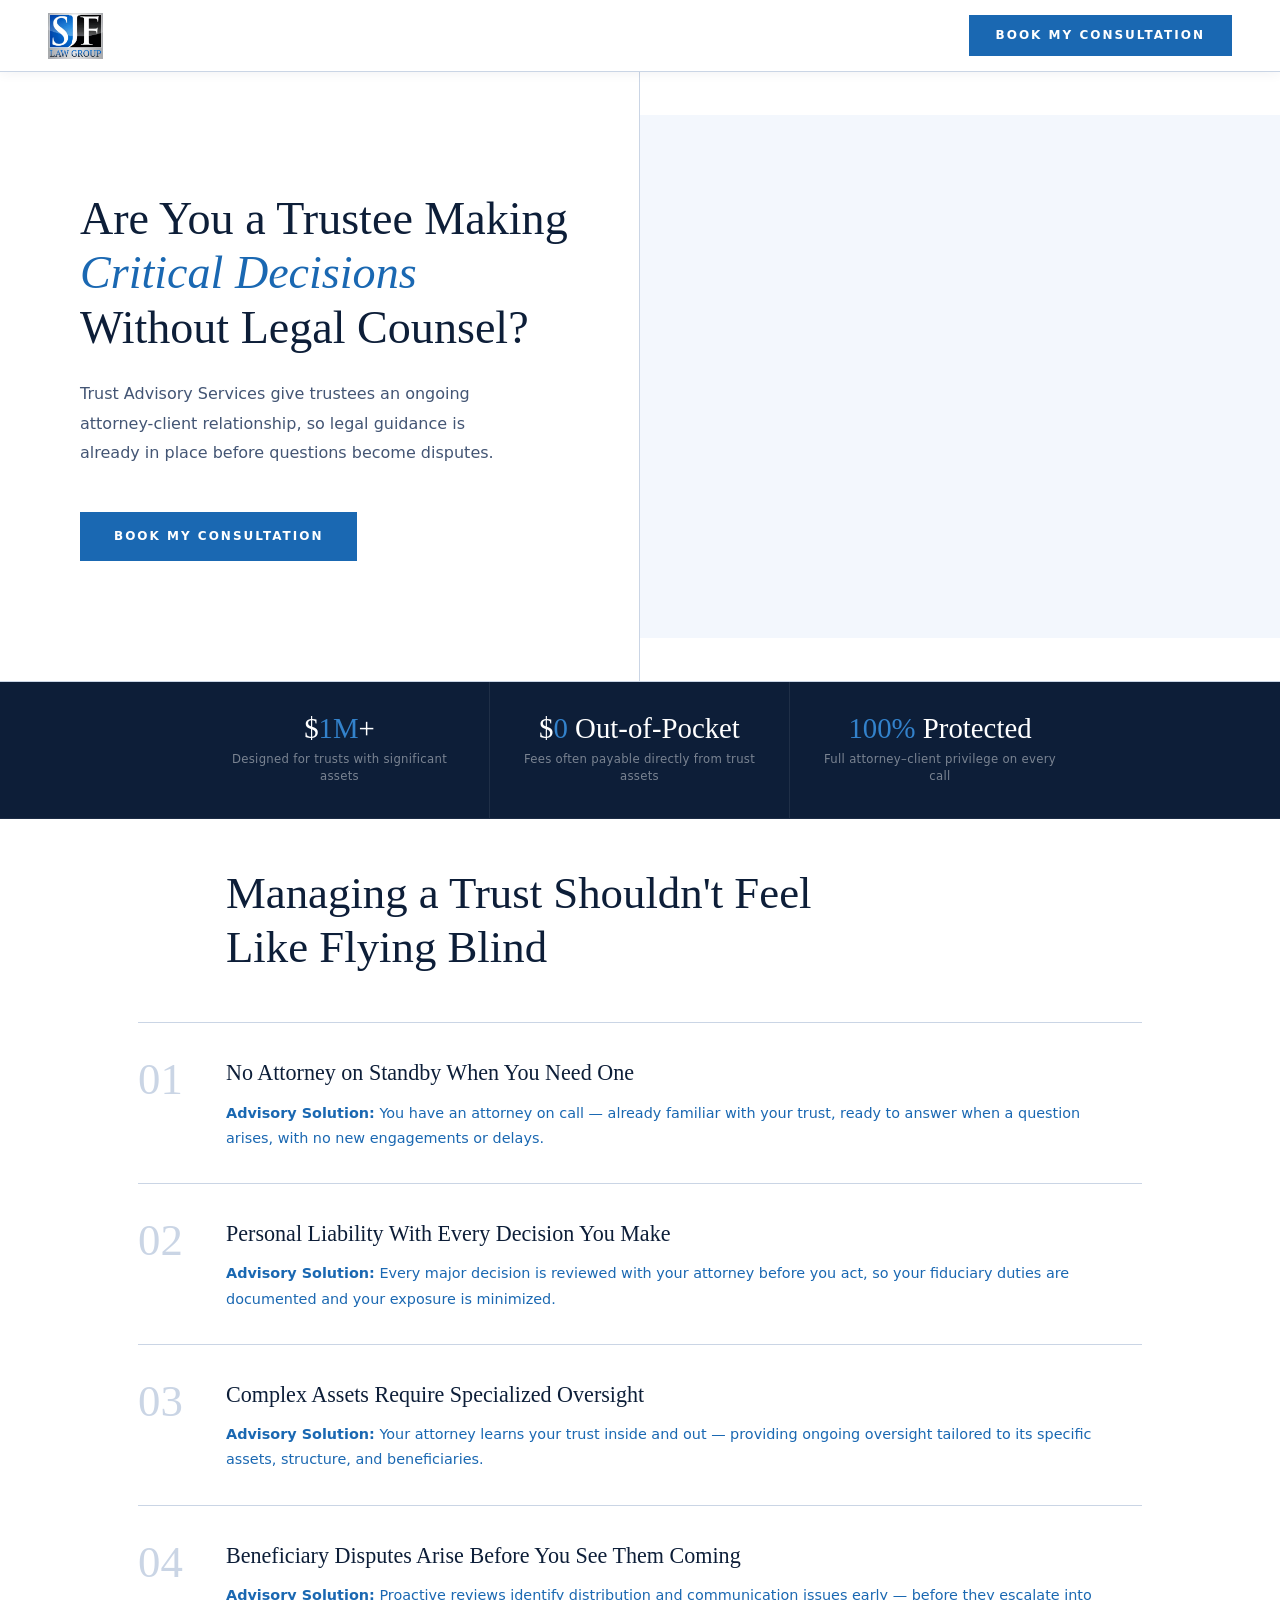
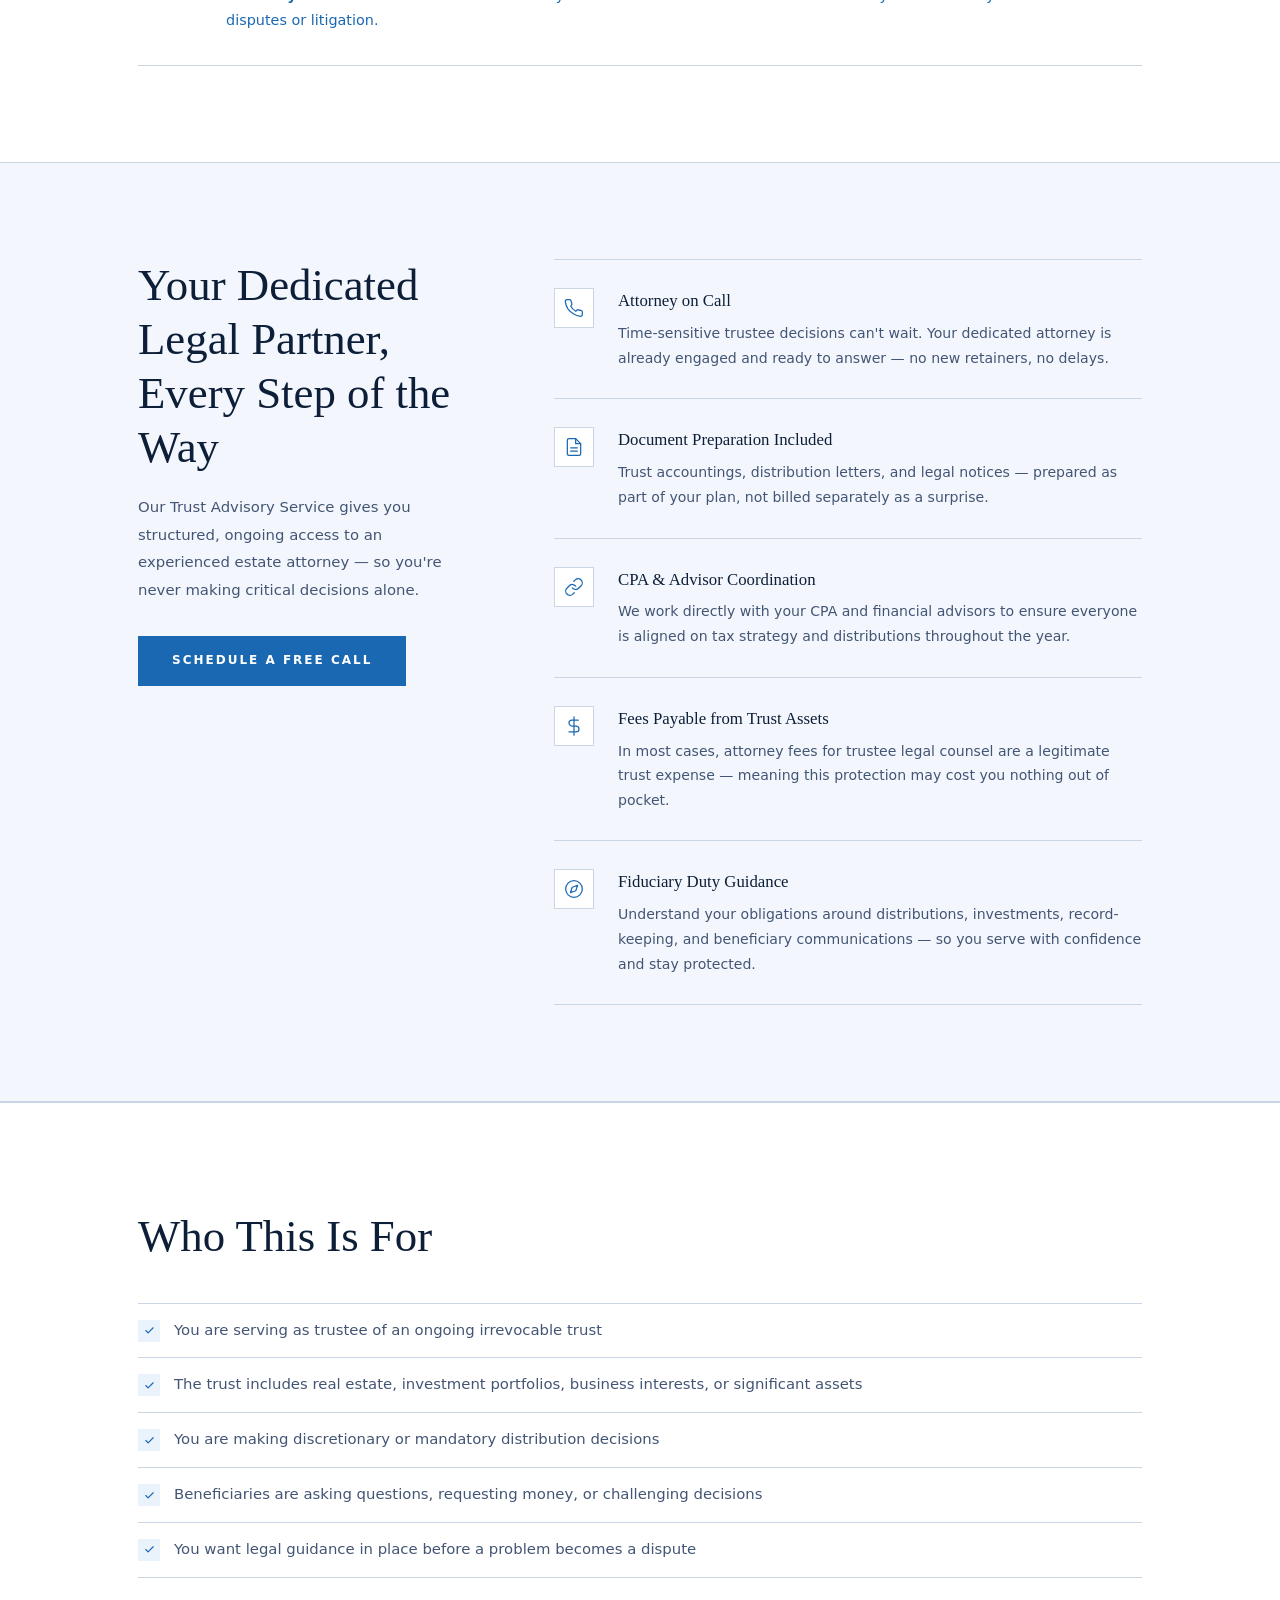
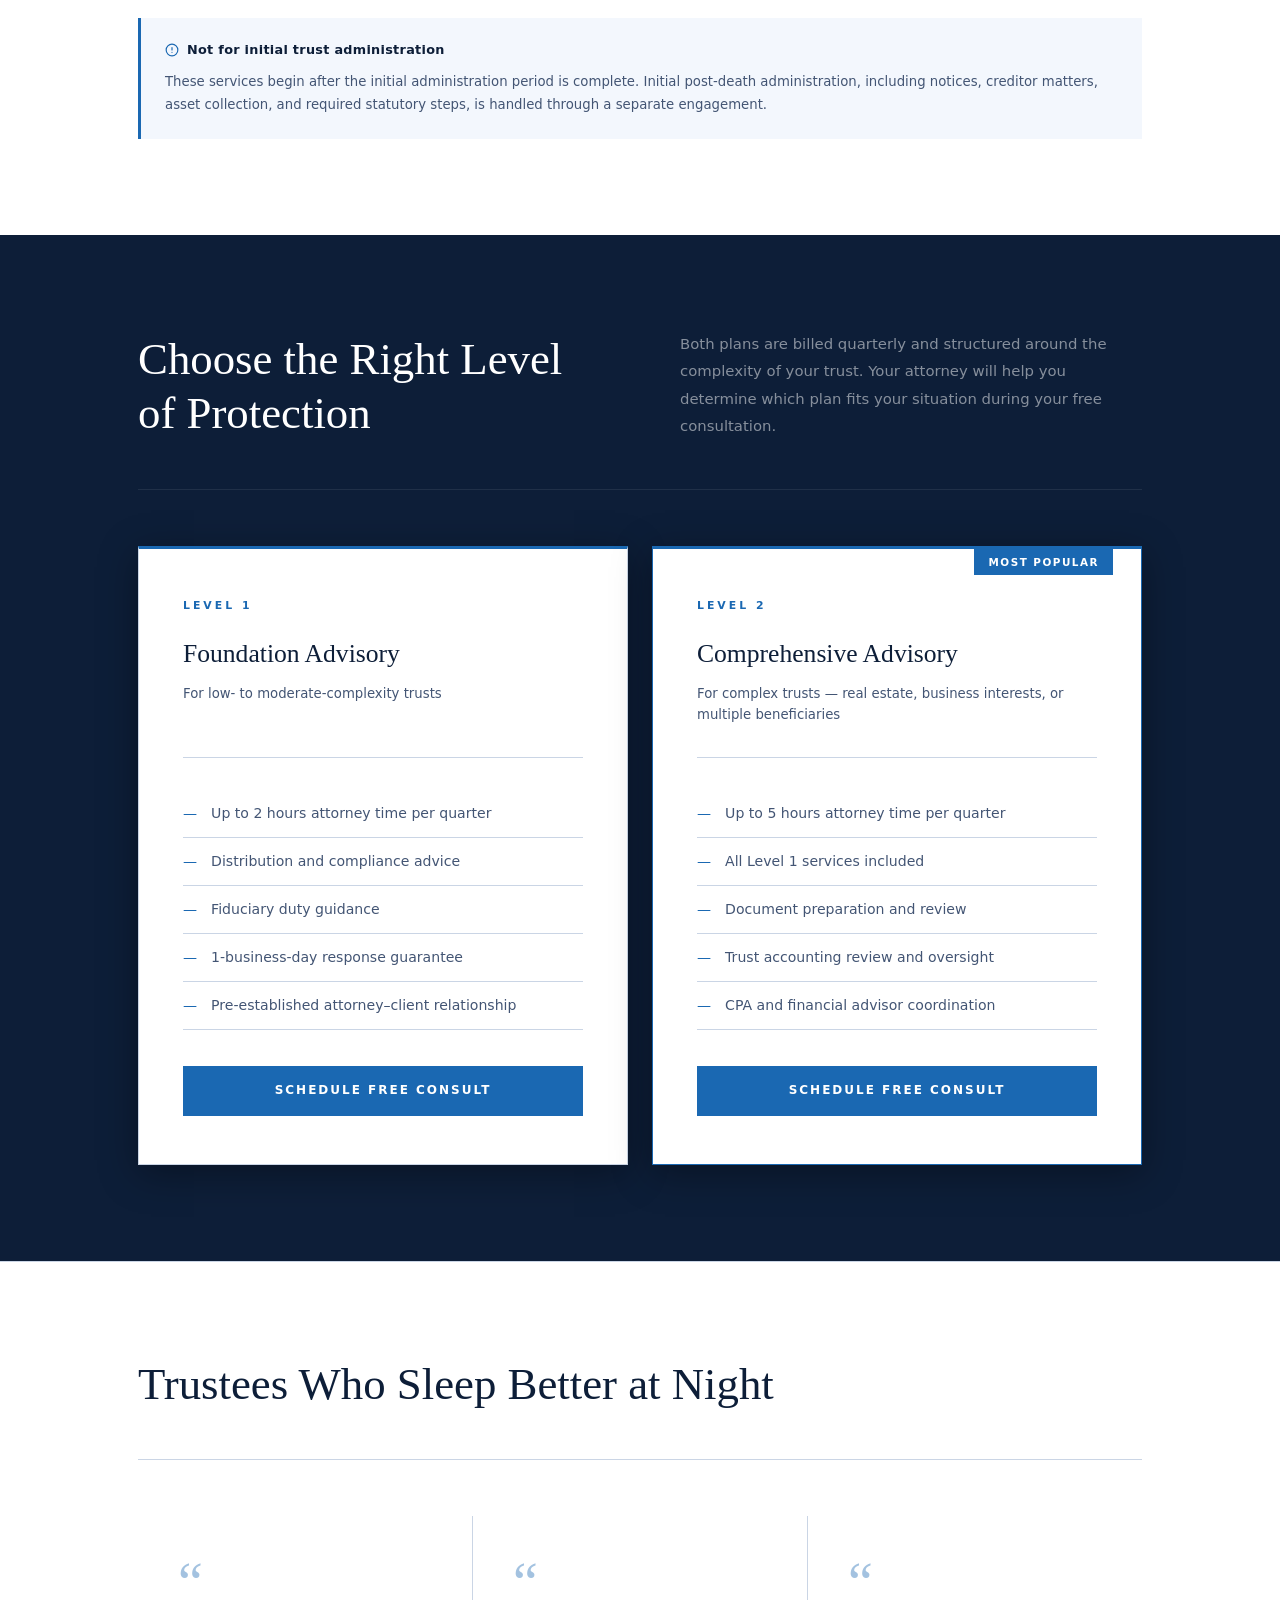
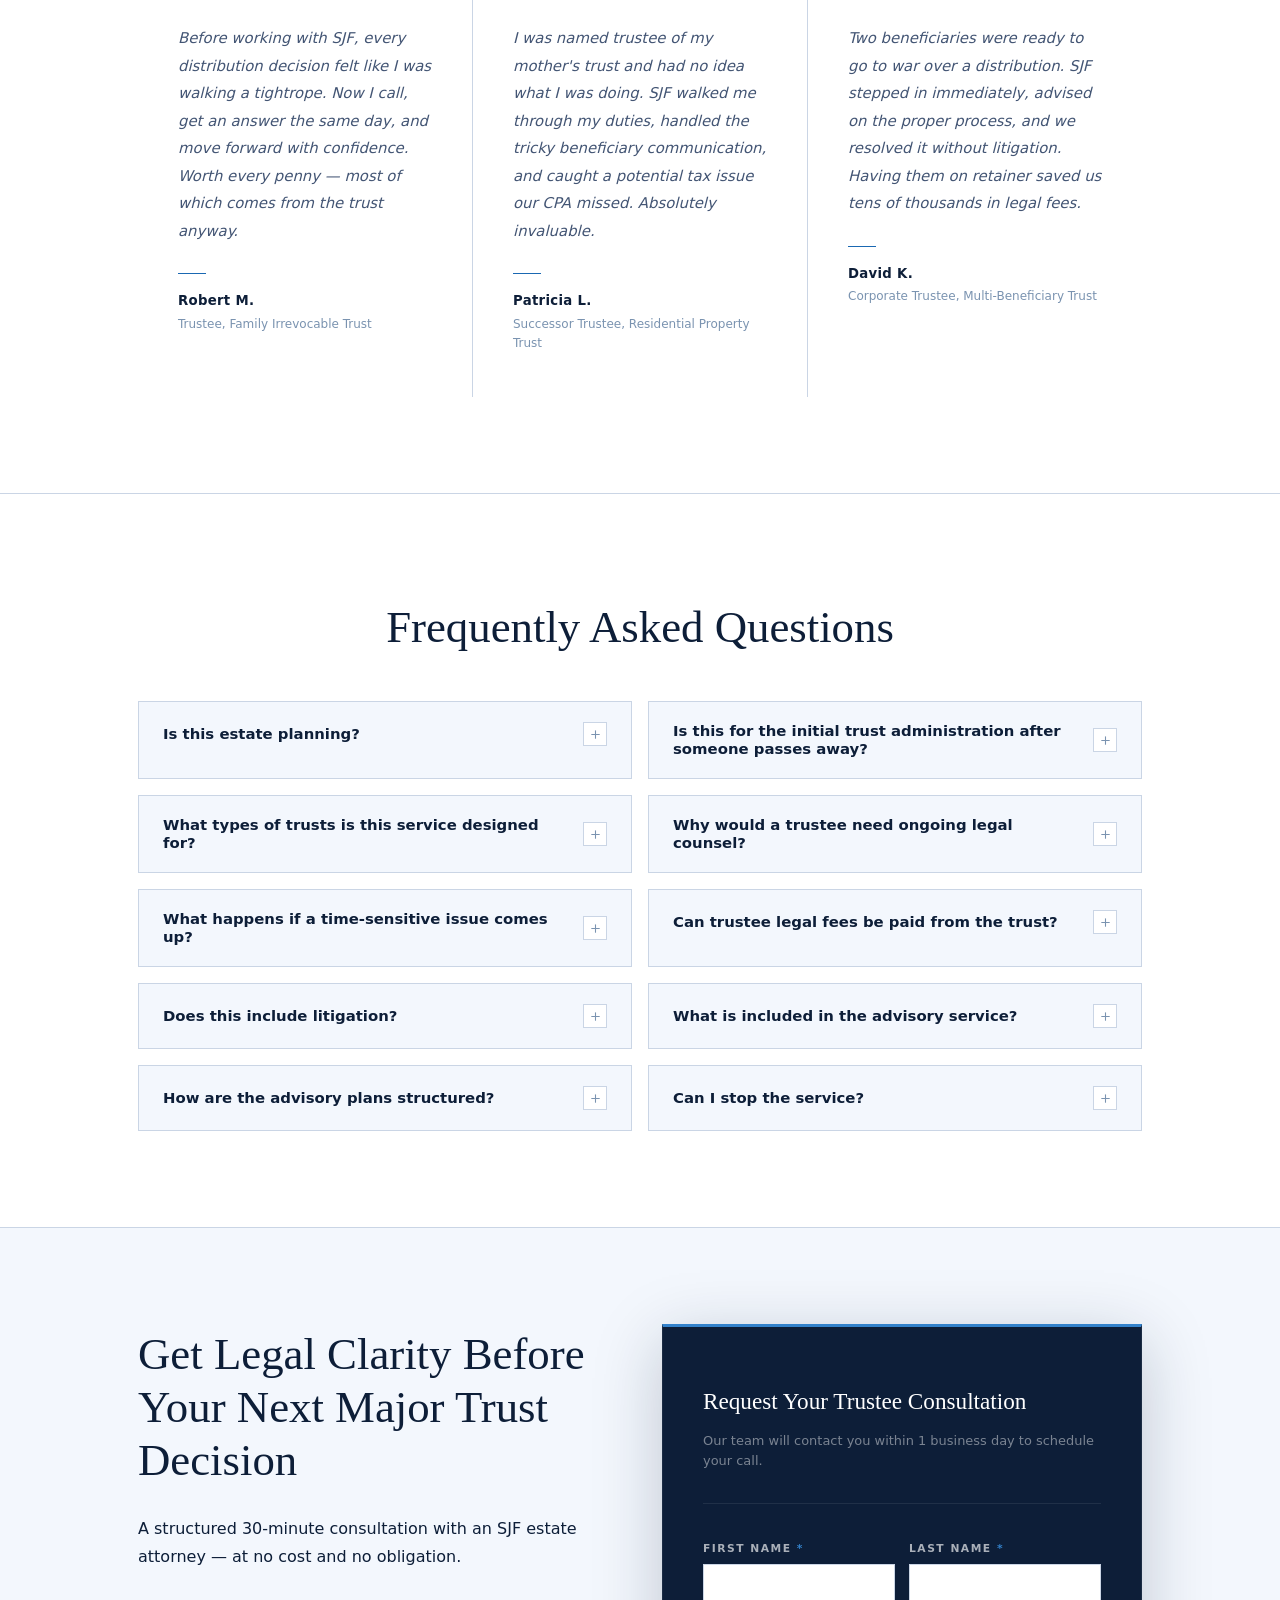
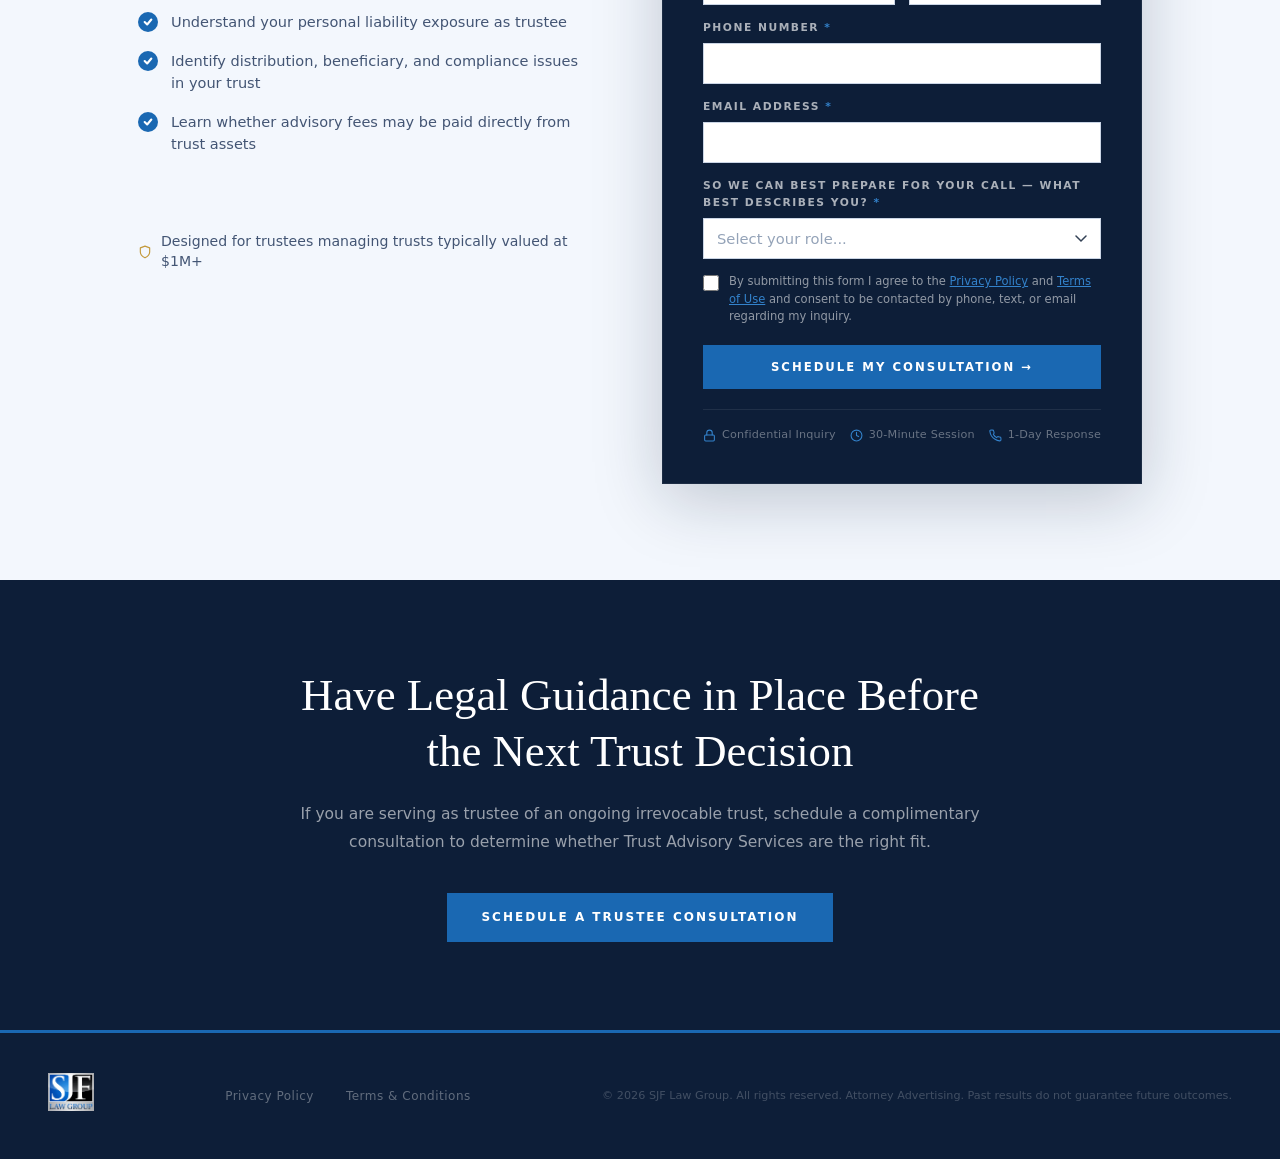
==== commit 0387e2b8: "Add role question and consent checkbox to consultation form" ====
--- a/index.html
+++ b/index.html
@@ -432,6 +432,20 @@
                 <label for="email">Email Address <span>*</span></label>
                 <input type="email" id="email" name="email" autocomplete="email" required />
               </div>
+              <div class="form-group">
+                <label for="role">So we can best prepare for your call — what best describes you? <span>*</span></label>
+                <select id="role" name="role" required class="placeholder-selected">
+                  <option value="" disabled selected>Select your role...</option>
+                  <option value="current_trustee">I am currently serving as a trustee</option>
+                  <option value="future_trustee">I expect to become a trustee soon</option>
+                  <option value="beneficiary">I am a beneficiary of a trust</option>
+                  <option value="exploring">I'm exploring options / not sure</option>
+                </select>
+              </div>
+              <div class="form-consent">
+                <input type="checkbox" id="consent" name="consent" required />
+                <label for="consent">By submitting this form I agree to the <a href="privacy-policy.html" target="_blank">Privacy Policy</a> and <a href="terms-of-use.html" target="_blank">Terms of Use</a> and consent to be contacted by phone, text, or email regarding my inquiry.</label>
+              </div>
               <button type="submit" class="btn-submit">Schedule My Consultation &rarr;</button>
             </form>
 
--- a/assets/css/styles.css
+++ b/assets/css/styles.css
@@ -523,6 +523,49 @@
 }
 .form-group input:focus { outline: none; border-color: var(--blue-light); }
 .form-group input::placeholder { color: transparent; }
+.form-group select {
+  width: 100%;
+  padding: 11px 13px;
+  border: 1px solid var(--border);
+  background: var(--white);
+  font-size: 0.92rem;
+  font-family: var(--font-sans);
+  color: var(--navy);
+  border-radius: 0;
+  -webkit-appearance: none;
+  appearance: none;
+  background-image: url("data:image/svg+xml,%3Csvg xmlns='http://www.w3.org/2000/svg' width='12' height='8' viewBox='0 0 12 8'%3E%3Cpath d='M1 1l5 5 5-5' stroke='%23334155' stroke-width='1.5' fill='none' stroke-linecap='round'/%3E%3C/svg%3E");
+  background-repeat: no-repeat;
+  background-position: right 13px center;
+  cursor: pointer;
+  transition: border-color 0.2s;
+}
+.form-group select:focus { outline: none; border-color: var(--blue-light); }
+.form-group select.placeholder-selected { color: #94a3b8; }
+.form-consent {
+  display: flex;
+  align-items: flex-start;
+  gap: 10px;
+  margin-bottom: 14px;
+}
+.form-consent input[type="checkbox"] {
+  width: 16px;
+  height: 16px;
+  min-width: 16px;
+  margin-top: 2px;
+  cursor: pointer;
+  accent-color: var(--blue);
+}
+.form-consent label {
+  font-size: 0.72rem;
+  color: rgba(255,255,255,0.55);
+  line-height: 1.5;
+  text-transform: none;
+  letter-spacing: 0;
+  font-weight: 400;
+  cursor: pointer;
+}
+.form-consent label a { color: var(--blue-light); text-decoration: underline; }
 .btn-submit {
   width: 100%;
   padding: 15px;
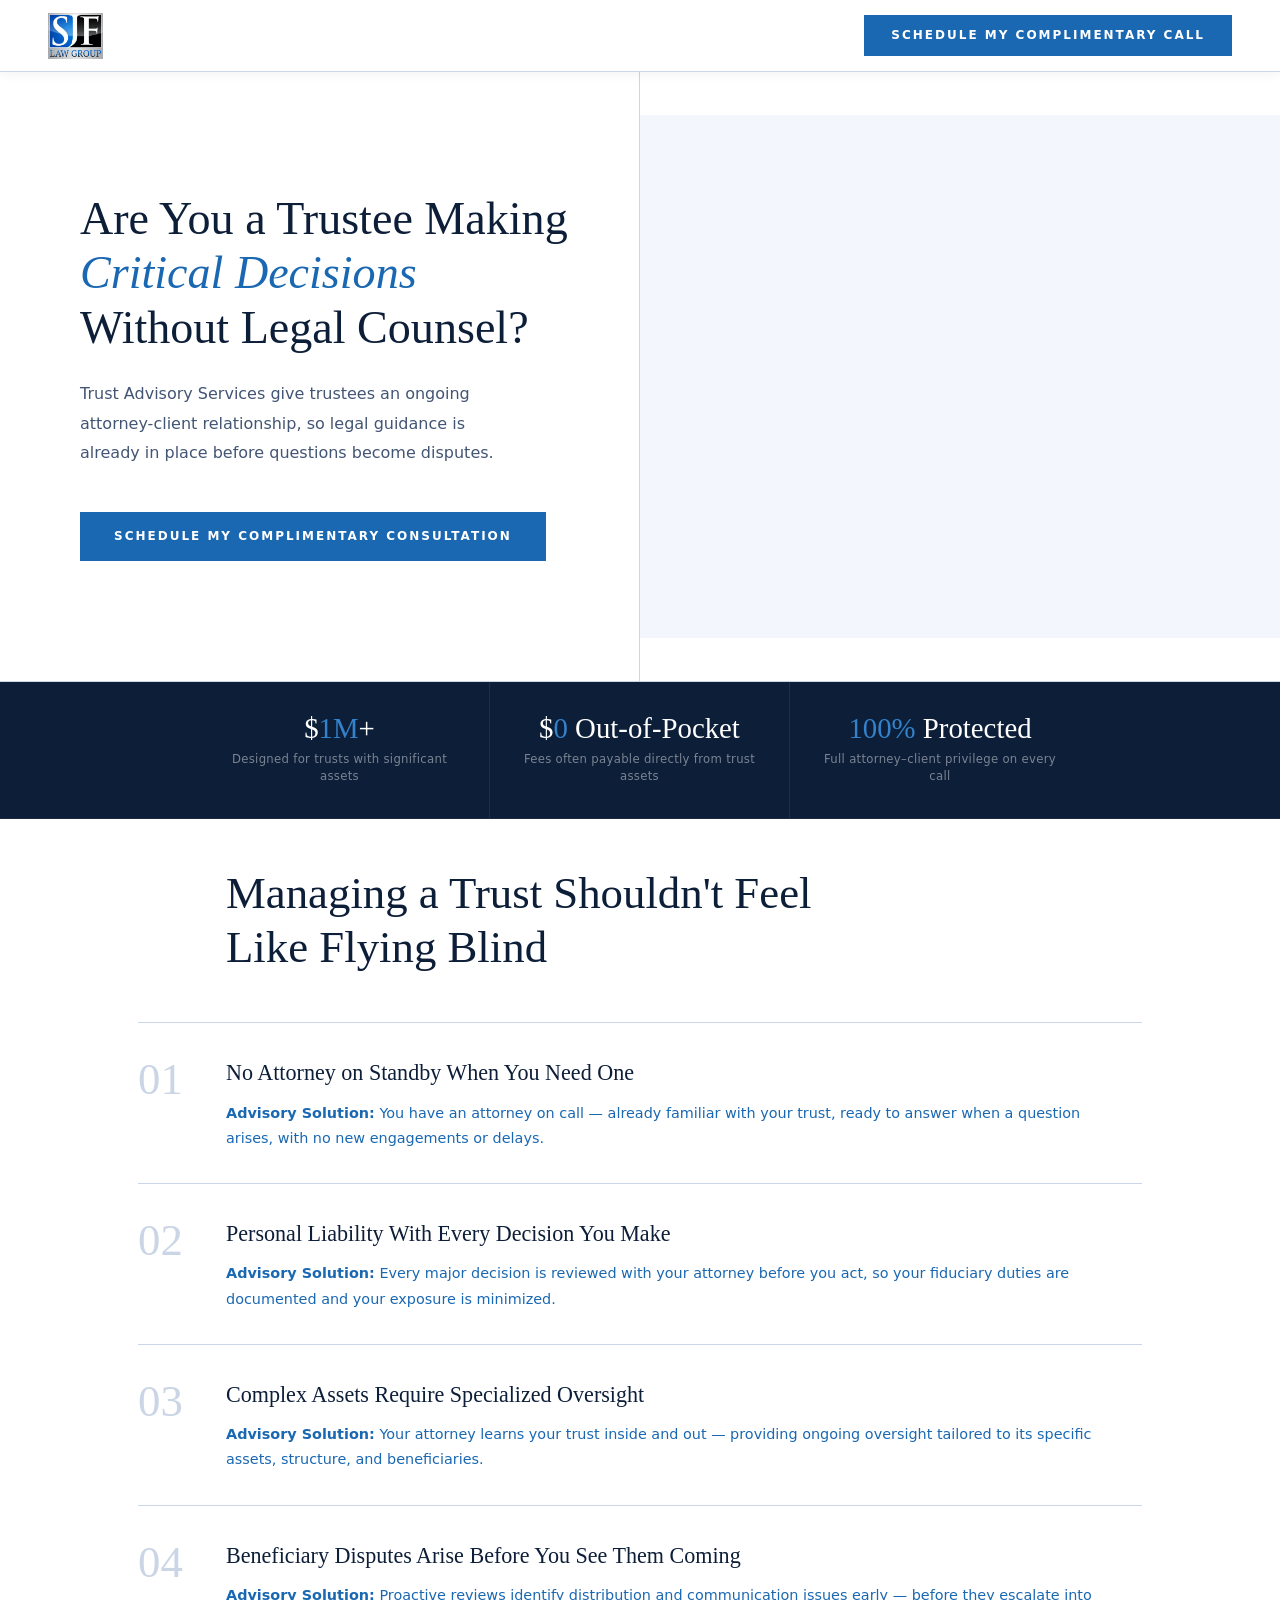
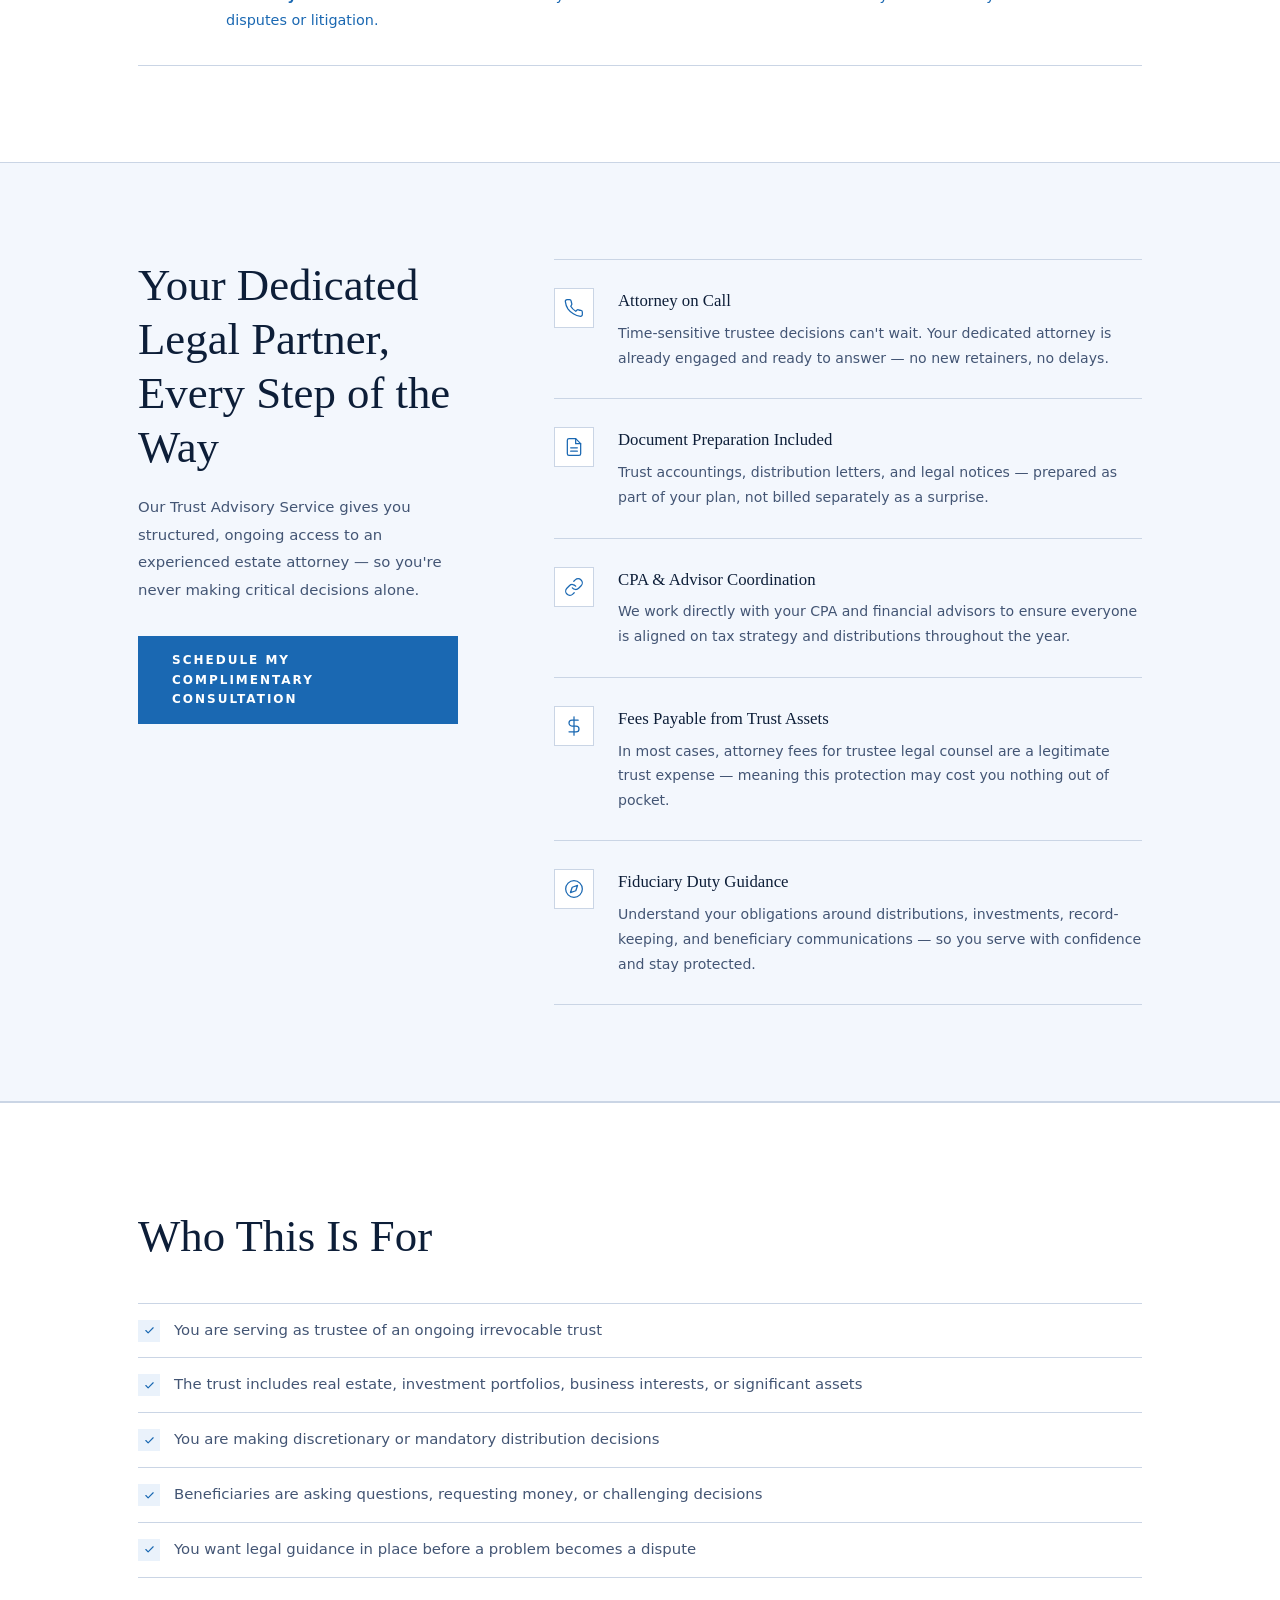
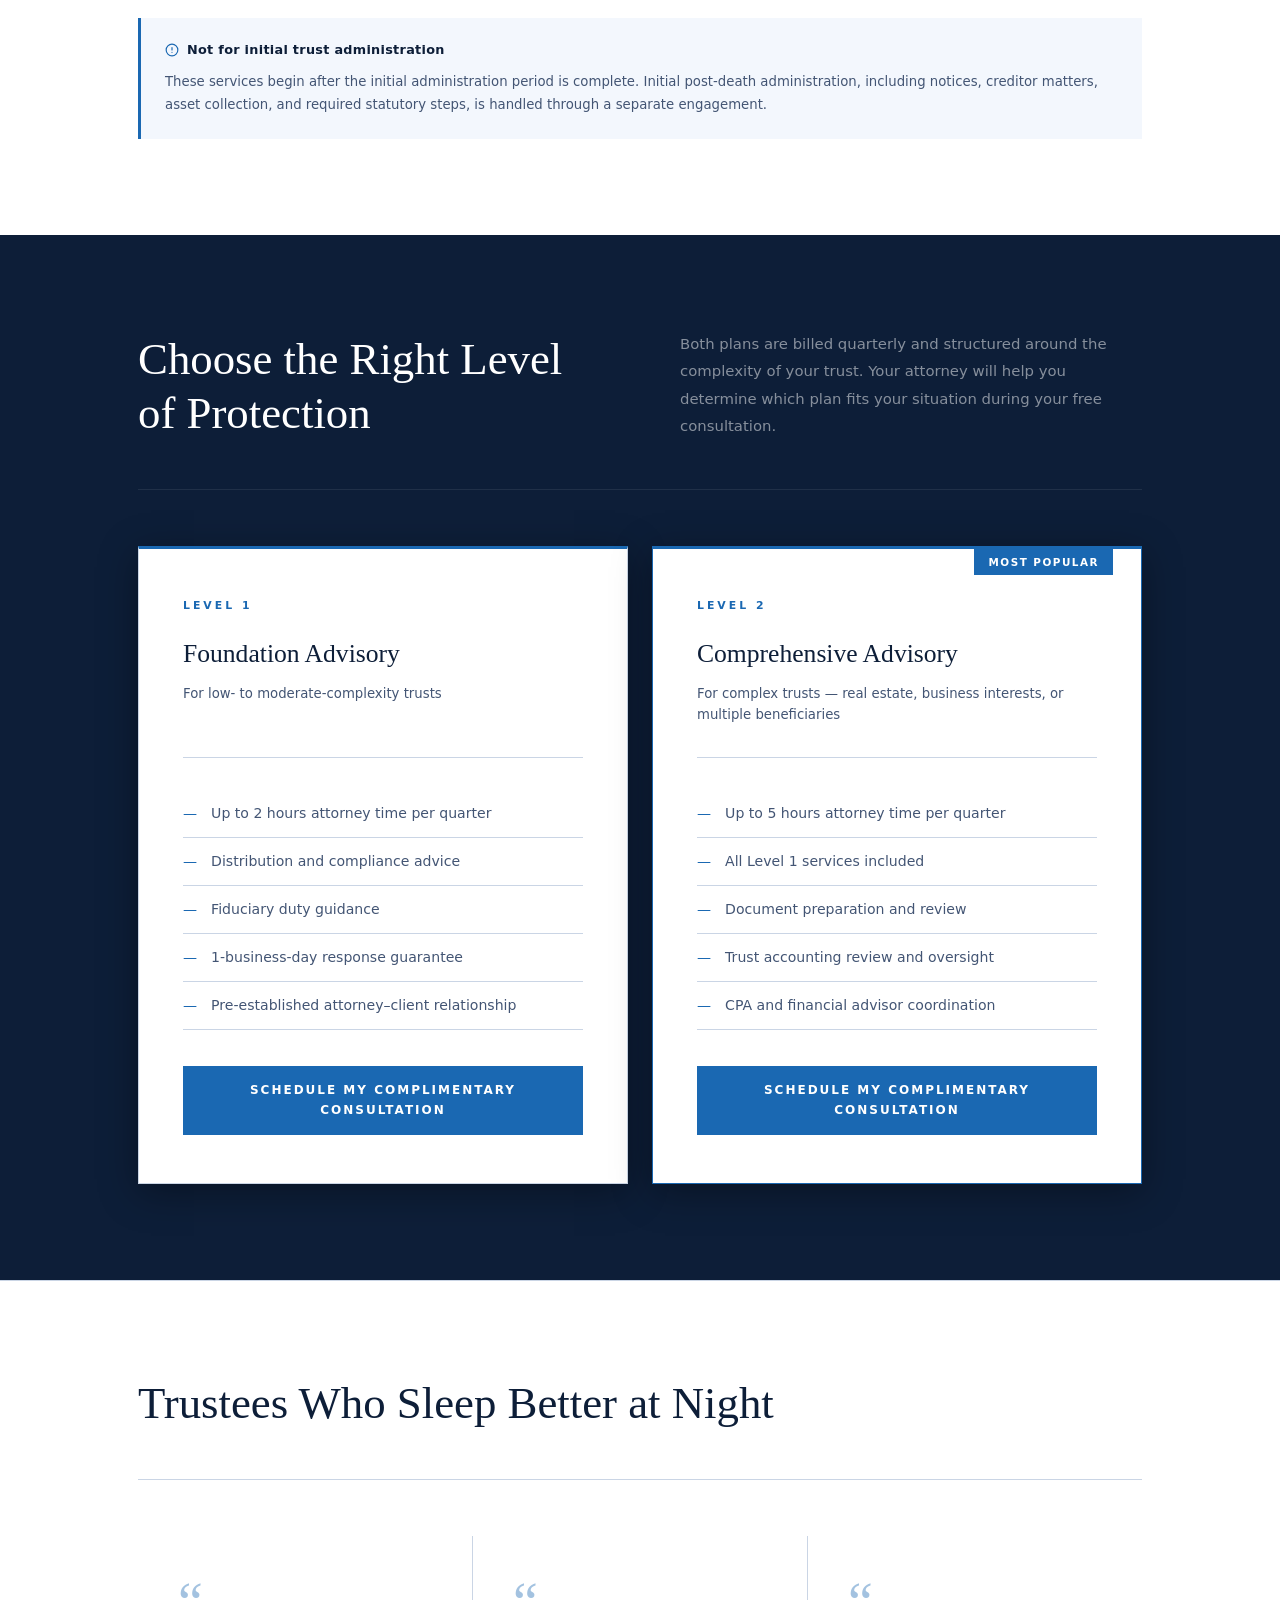
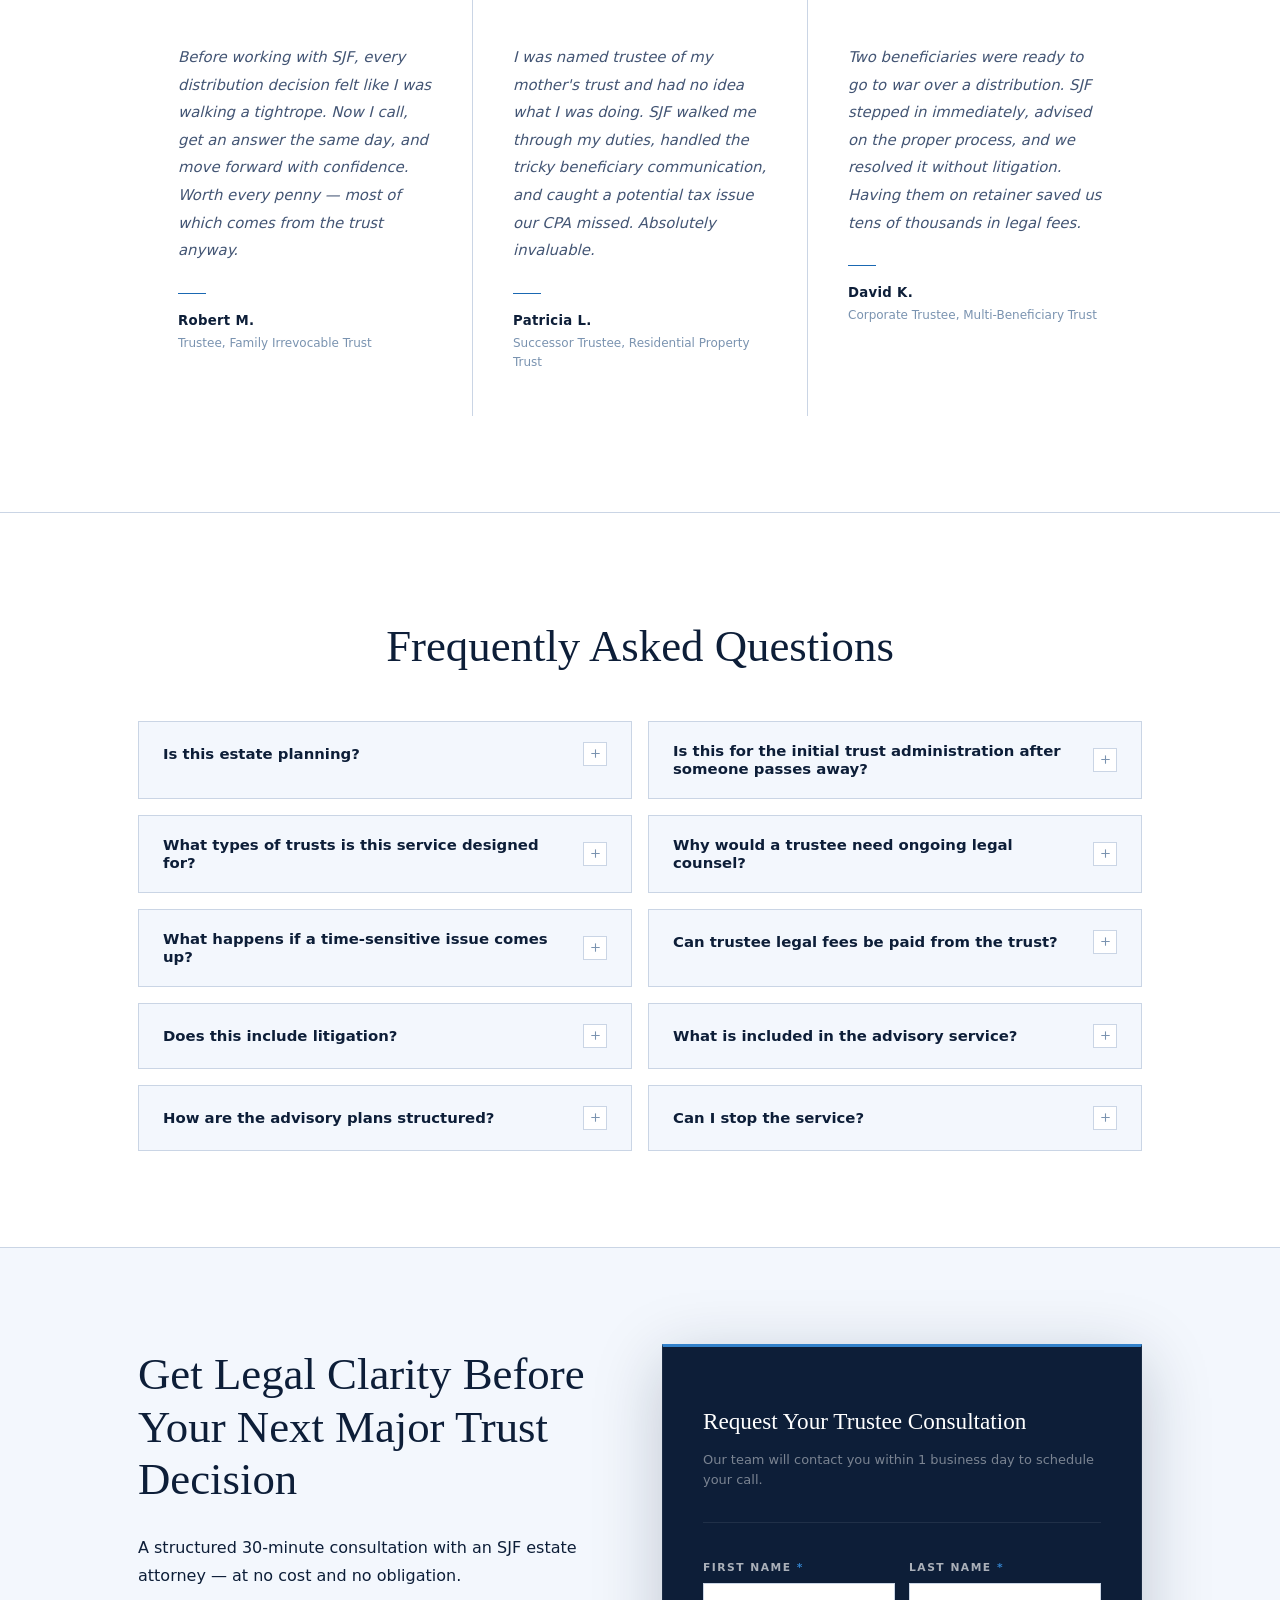
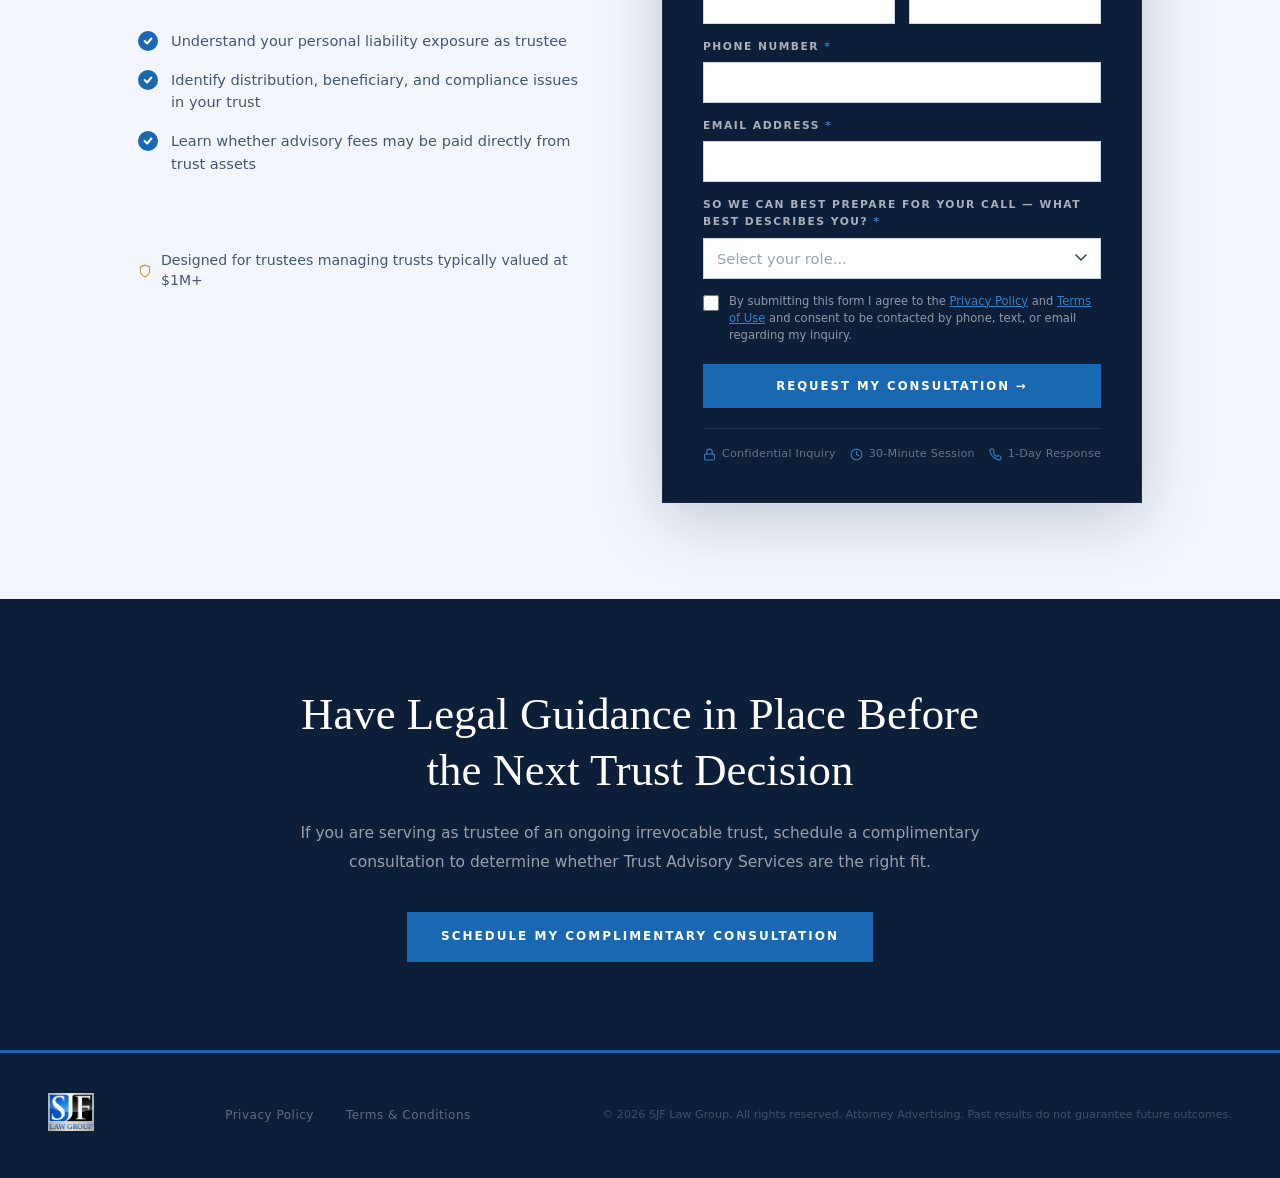
==== commit eeeb488c: "Update all CTAs to complimentary consultation language" ====
--- a/index.html
+++ b/index.html
@@ -31,7 +31,7 @@
     <div class="header-logo">
       <img src="assets/images/sjf-logo.jpg" alt="SJF Law Group" />
     </div>
-    <a href="#book-consult" class="header-cta">Book My Consultation</a>
+    <a href="#book-consult" class="header-cta">Schedule My Complimentary Call</a>
   </header>
 
   <!-- HERO -->
@@ -43,7 +43,7 @@
       <p class="hero__sub">
         Trust Advisory Services give trustees an ongoing attorney-client relationship, so legal guidance is already in place before questions become disputes.
       </p>
-      <a href="#book-consult" class="btn-primary">Book My Consultation</a>
+      <a href="#book-consult" class="btn-primary">Schedule My Complimentary Consultation</a>
     </div>
     <div class="hero__right">
       <div class="vsl-container">
@@ -119,7 +119,7 @@
           <p class="benefits-left__text">
             Our Trust Advisory Service gives you structured, ongoing access to an experienced estate attorney — so you're never making critical decisions alone.
           </p>
-          <a href="#book-consult" class="btn-primary">Schedule a Free Call</a>
+          <a href="#book-consult" class="btn-primary">Schedule My Complimentary Consultation</a>
         </div>
         <div class="benefits-right">
           <div class="benefit-row">
@@ -233,7 +233,7 @@
             <li>1-business-day response guarantee</li>
             <li>Pre-established attorney–client relationship</li>
           </ul>
-          <a href="#book-consult" class="btn-primary">Schedule Free Consult</a>
+          <a href="#book-consult" class="btn-primary">Schedule My Complimentary Consultation</a>
         </div>
         <div class="tier-card tier-card--featured">
           <div class="tier-card__level">Level 2</div>
@@ -246,7 +246,7 @@
             <li>Trust accounting review and oversight</li>
             <li>CPA and financial advisor coordination</li>
           </ul>
-          <a href="#book-consult" class="btn-primary">Schedule Free Consult</a>
+          <a href="#book-consult" class="btn-primary">Schedule My Complimentary Consultation</a>
         </div>
       </div>
     </div>
@@ -446,7 +446,7 @@
                 <input type="checkbox" id="consent" name="consent" required />
                 <label for="consent">By submitting this form I agree to the <a href="privacy-policy.html" target="_blank">Privacy Policy</a> and <a href="terms-of-use.html" target="_blank">Terms of Use</a> and consent to be contacted by phone, text, or email regarding my inquiry.</label>
               </div>
-              <button type="submit" class="btn-submit">Schedule My Consultation &rarr;</button>
+              <button type="submit" class="btn-submit">Request My Consultation &rarr;</button>
             </form>
 
             <div class="form-trust-row">
@@ -476,7 +476,7 @@
       <div class="mini-cta__inner">
         <h2 class="mini-cta__headline">Have Legal Guidance in Place Before the Next Trust Decision</h2>
         <p class="mini-cta__sub">If you are serving as trustee of an ongoing irrevocable trust, schedule a complimentary consultation to determine whether Trust Advisory Services are the right fit.</p>
-        <a href="#book-consult" class="btn-primary mini-cta__btn">Schedule a Trustee Consultation</a>
+        <a href="#book-consult" class="btn-primary mini-cta__btn">Schedule My Complimentary Consultation</a>
       </div>
     </div>
   </section>
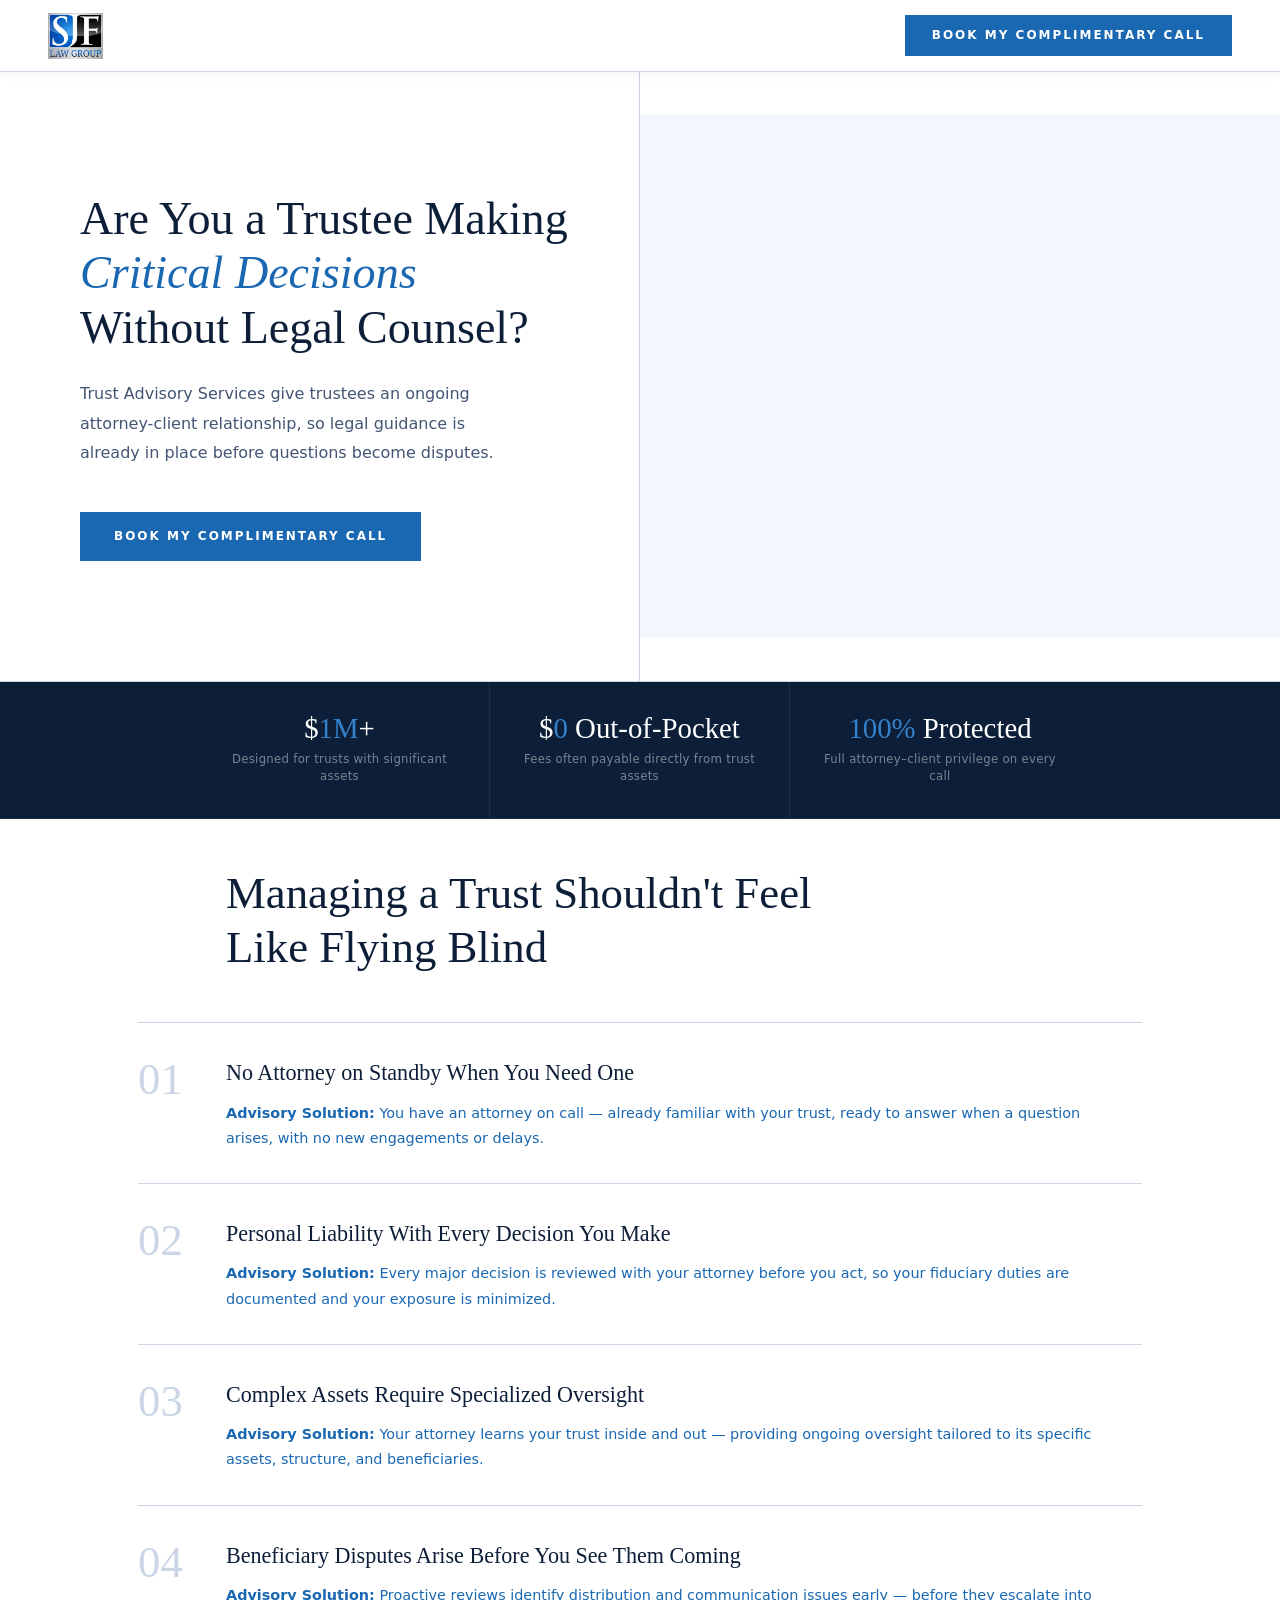
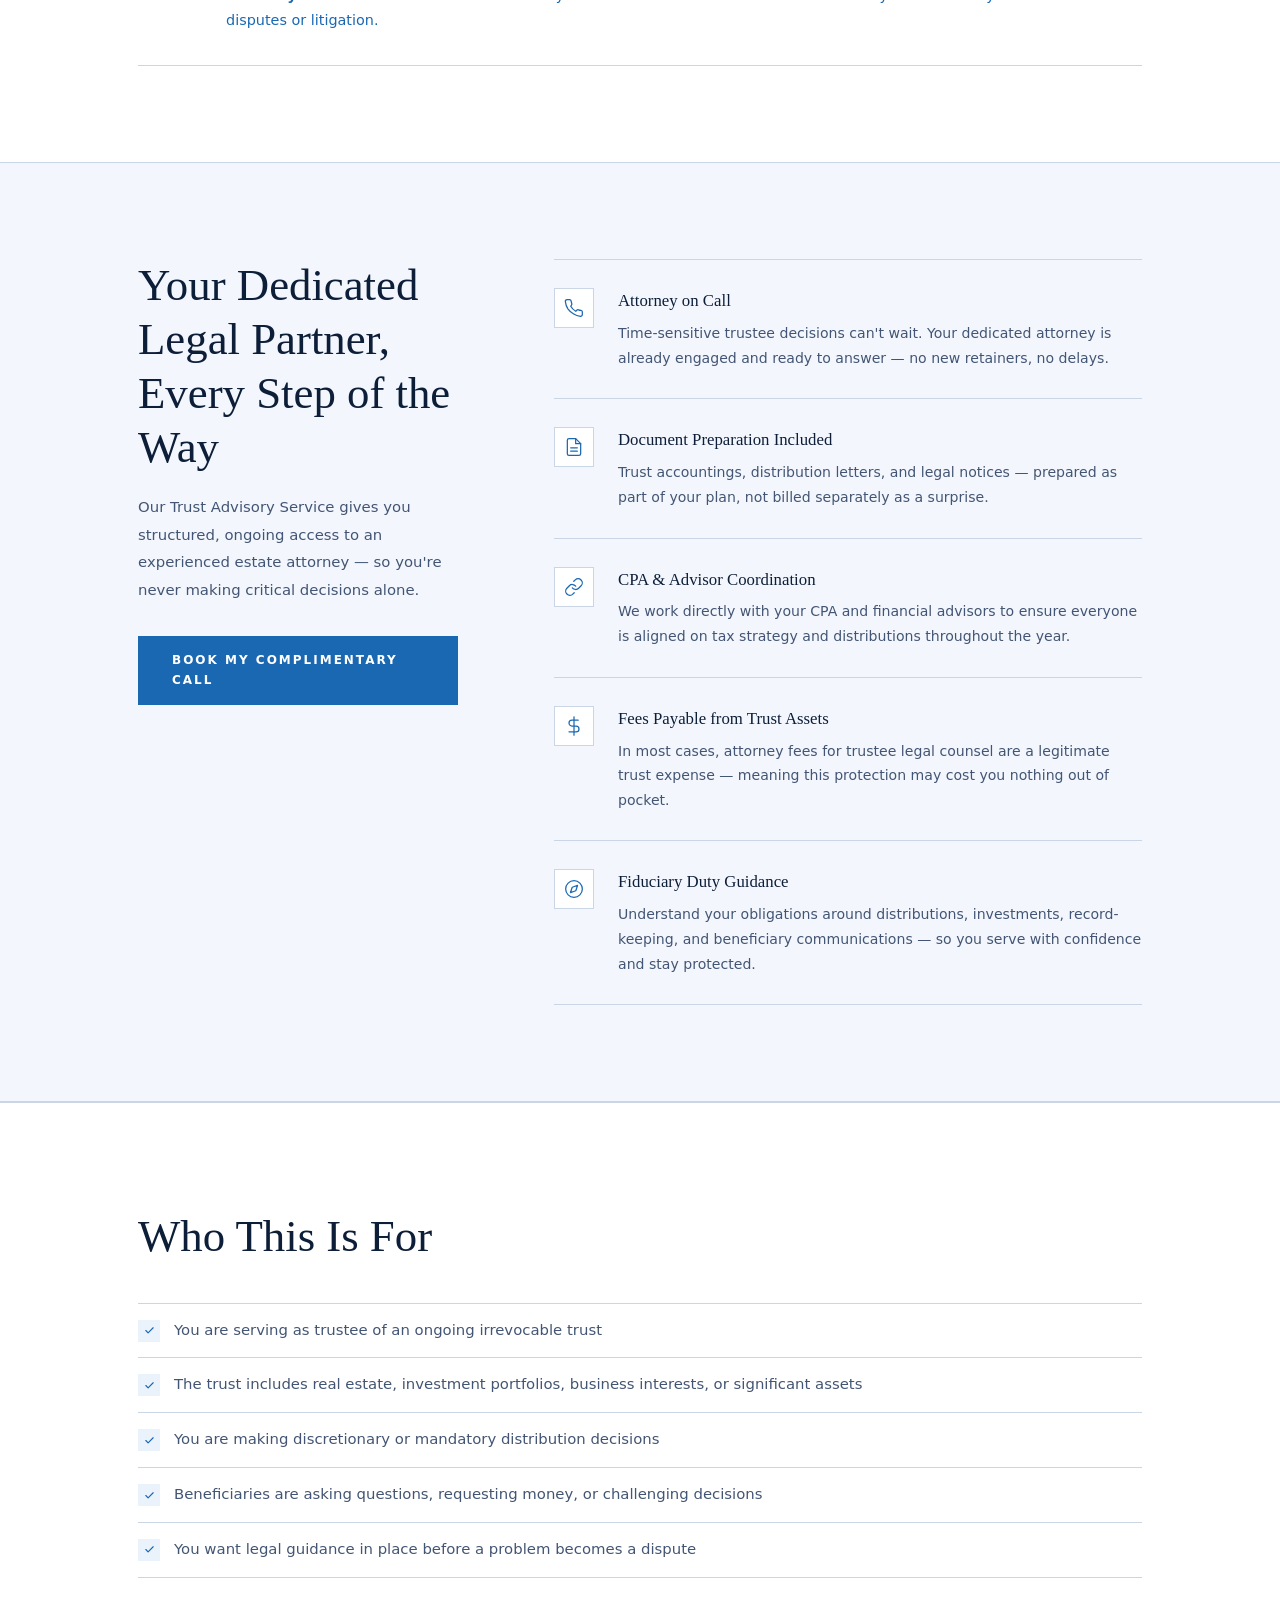
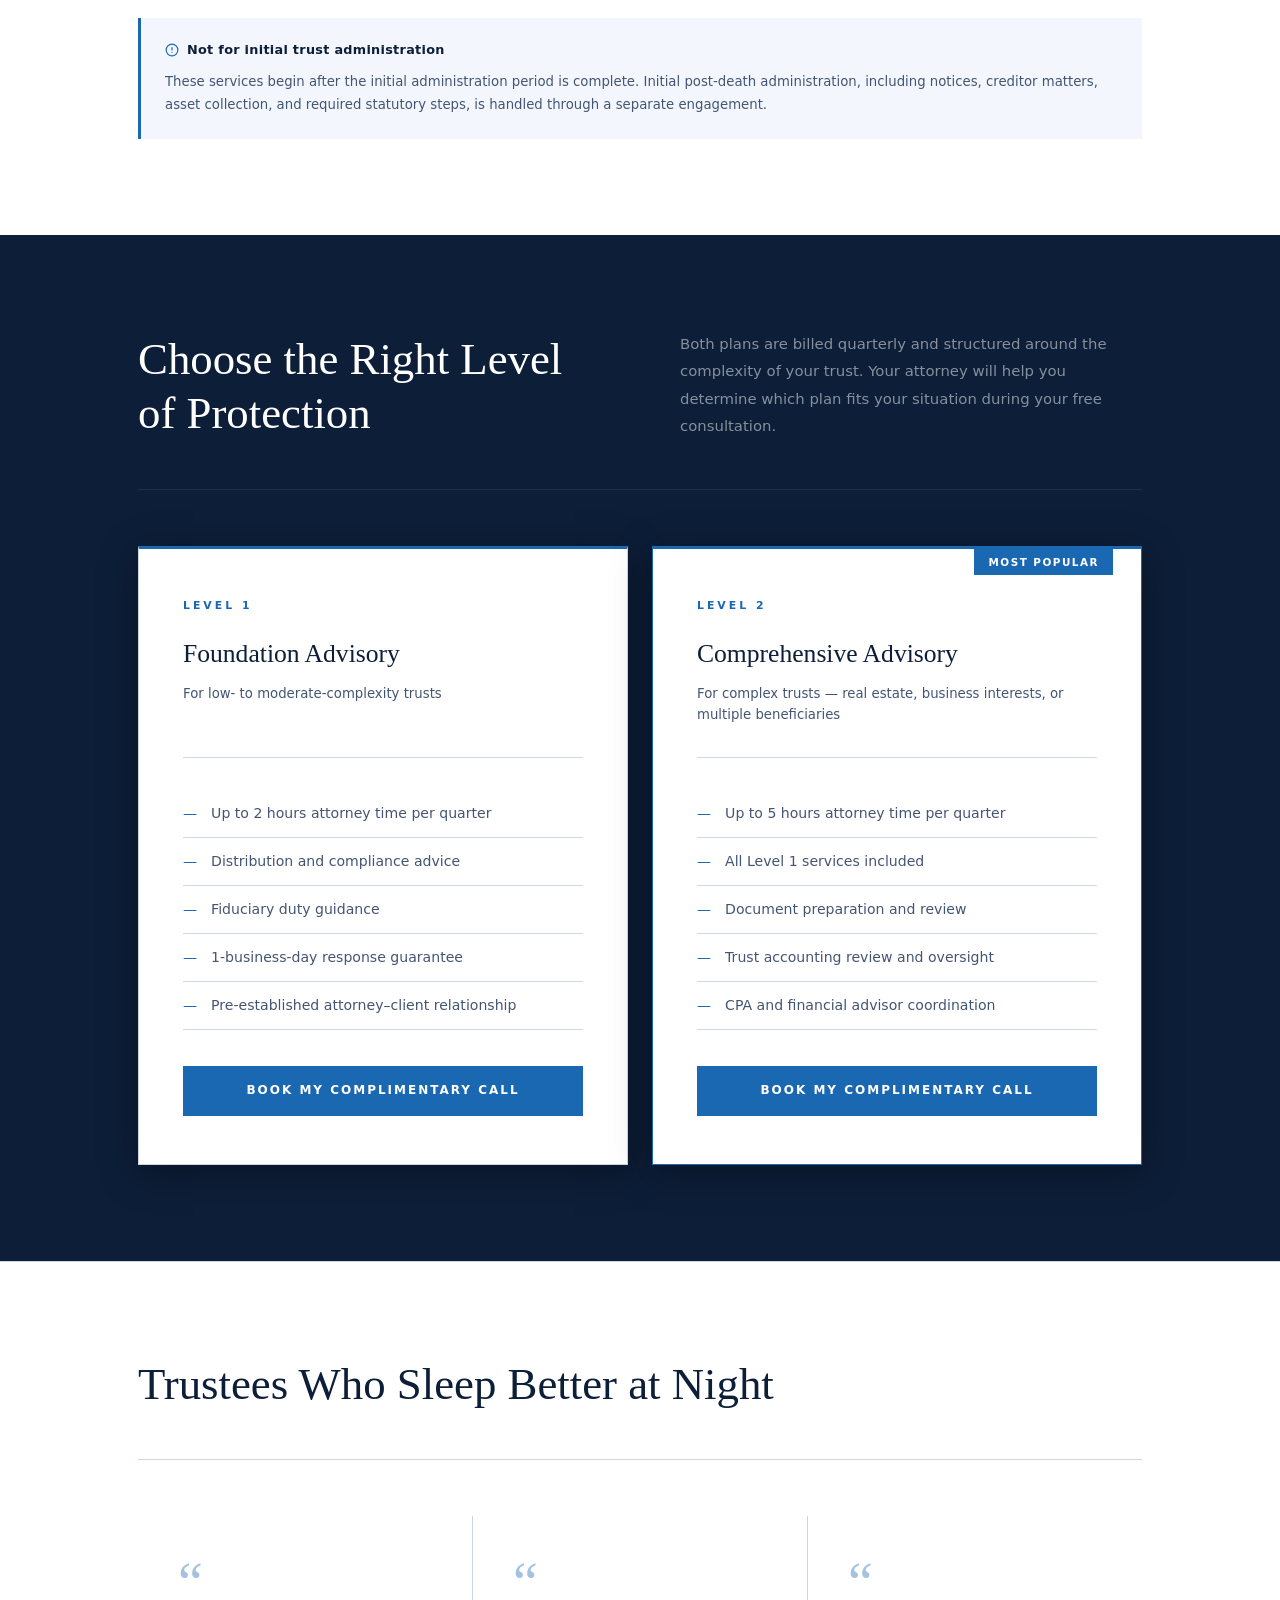
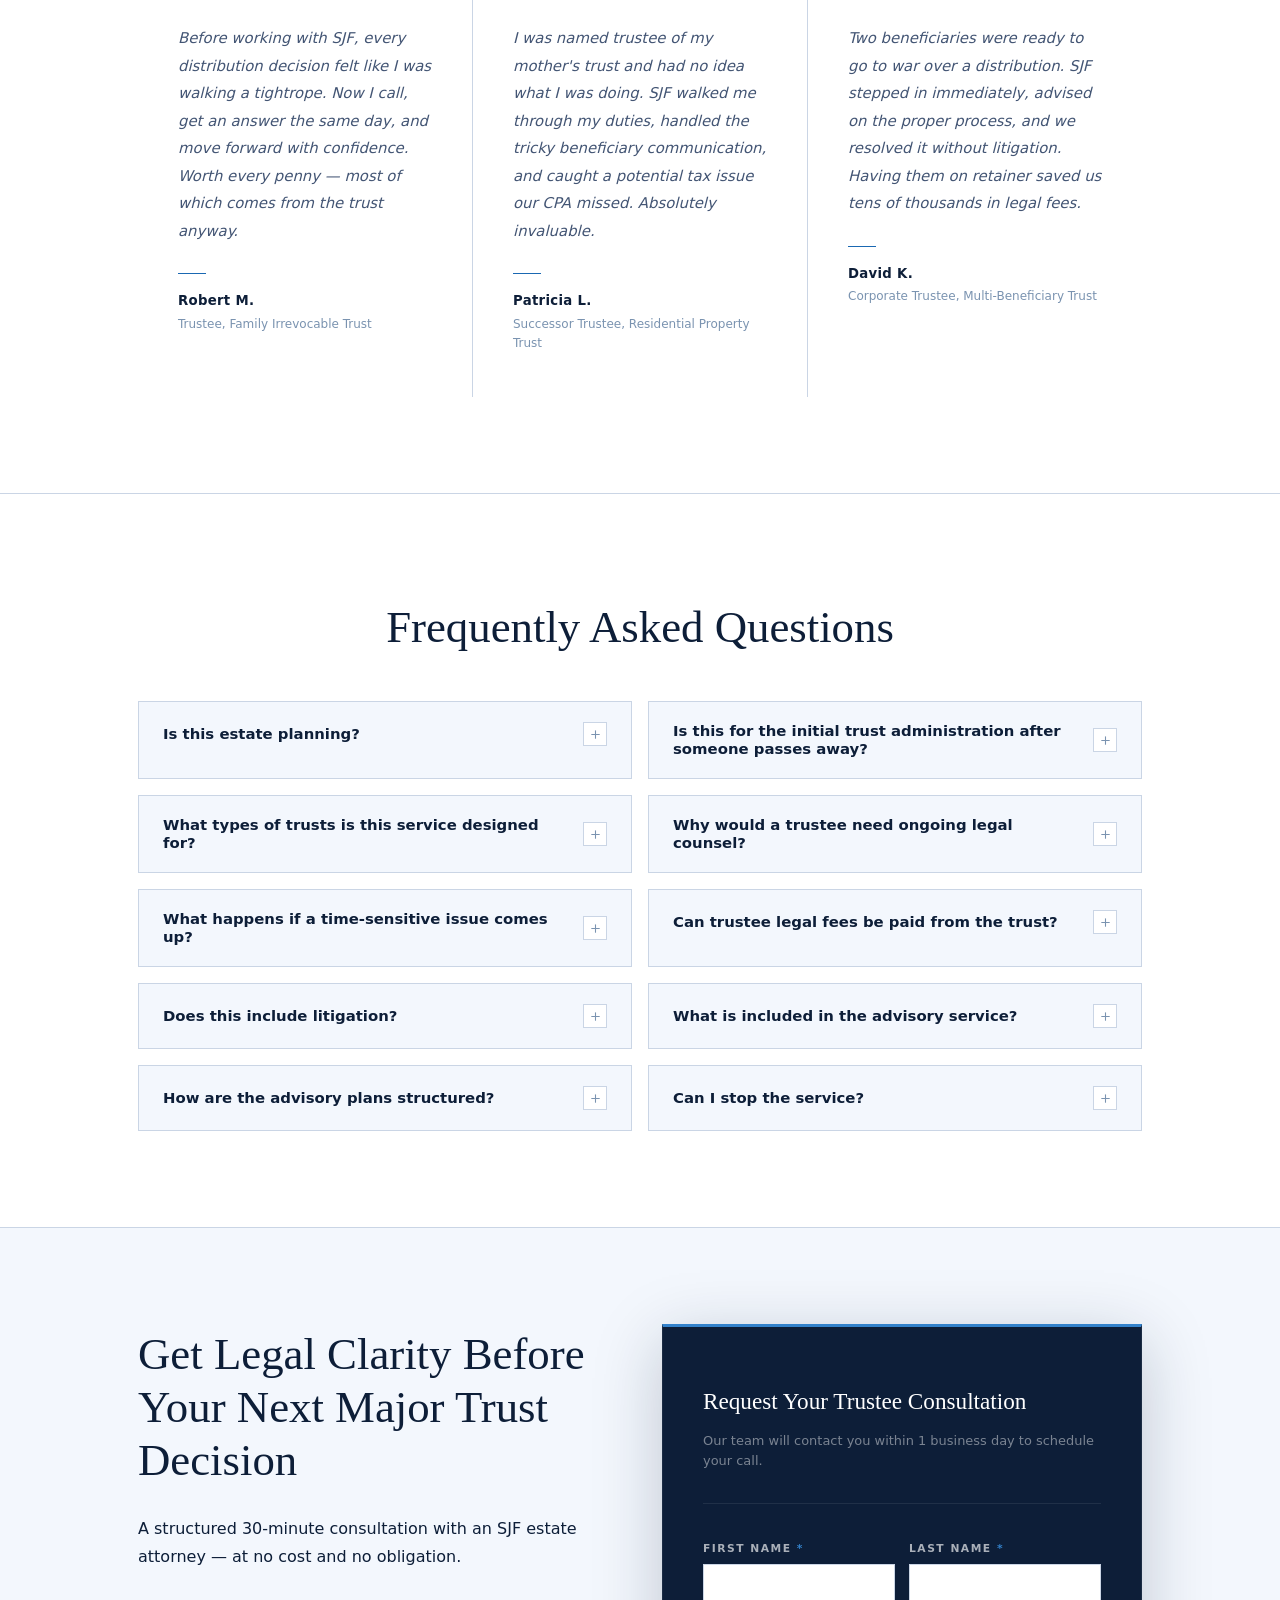
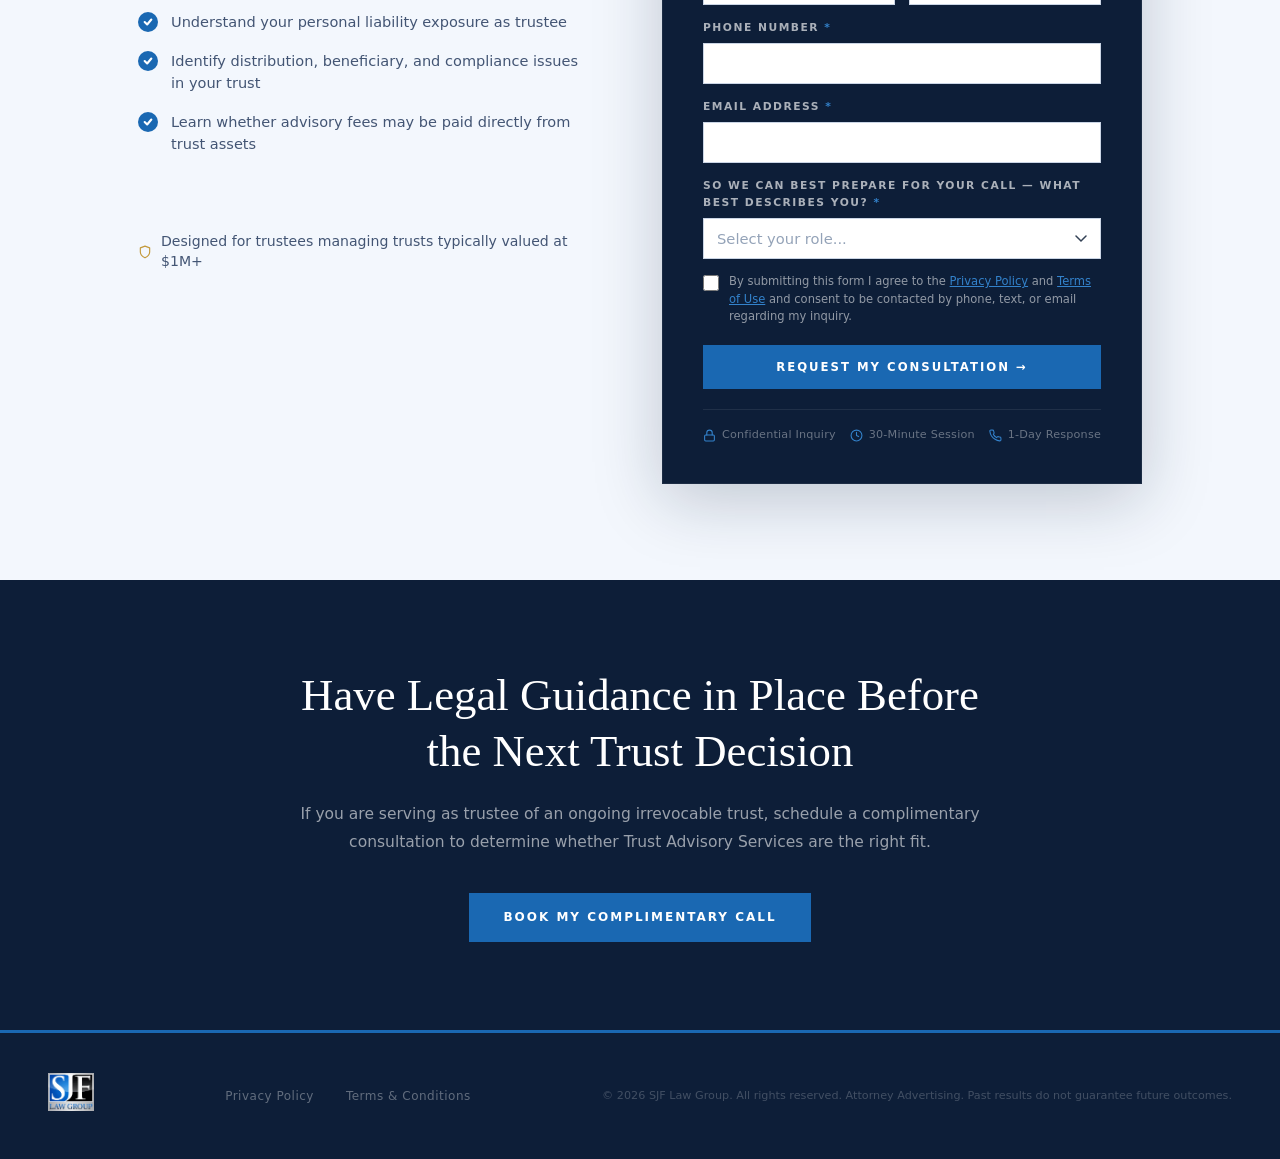
==== commit 248d2a90: "Shorten CTAs to Book My Complimentary Call" ====
--- a/index.html
+++ b/index.html
@@ -31,7 +31,7 @@
     <div class="header-logo">
       <img src="assets/images/sjf-logo.jpg" alt="SJF Law Group" />
     </div>
-    <a href="#book-consult" class="header-cta">Schedule My Complimentary Call</a>
+    <a href="#book-consult" class="header-cta">Book My Complimentary Call</a>
   </header>
 
   <!-- HERO -->
@@ -43,7 +43,7 @@
       <p class="hero__sub">
         Trust Advisory Services give trustees an ongoing attorney-client relationship, so legal guidance is already in place before questions become disputes.
       </p>
-      <a href="#book-consult" class="btn-primary">Schedule My Complimentary Consultation</a>
+      <a href="#book-consult" class="btn-primary">Book My Complimentary Call</a>
     </div>
     <div class="hero__right">
       <div class="vsl-container">
@@ -119,7 +119,7 @@
           <p class="benefits-left__text">
             Our Trust Advisory Service gives you structured, ongoing access to an experienced estate attorney — so you're never making critical decisions alone.
           </p>
-          <a href="#book-consult" class="btn-primary">Schedule My Complimentary Consultation</a>
+          <a href="#book-consult" class="btn-primary">Book My Complimentary Call</a>
         </div>
         <div class="benefits-right">
           <div class="benefit-row">
@@ -233,7 +233,7 @@
             <li>1-business-day response guarantee</li>
             <li>Pre-established attorney–client relationship</li>
           </ul>
-          <a href="#book-consult" class="btn-primary">Schedule My Complimentary Consultation</a>
+          <a href="#book-consult" class="btn-primary">Book My Complimentary Call</a>
         </div>
         <div class="tier-card tier-card--featured">
           <div class="tier-card__level">Level 2</div>
@@ -246,7 +246,7 @@
             <li>Trust accounting review and oversight</li>
             <li>CPA and financial advisor coordination</li>
           </ul>
-          <a href="#book-consult" class="btn-primary">Schedule My Complimentary Consultation</a>
+          <a href="#book-consult" class="btn-primary">Book My Complimentary Call</a>
         </div>
       </div>
     </div>
@@ -476,7 +476,7 @@
       <div class="mini-cta__inner">
         <h2 class="mini-cta__headline">Have Legal Guidance in Place Before the Next Trust Decision</h2>
         <p class="mini-cta__sub">If you are serving as trustee of an ongoing irrevocable trust, schedule a complimentary consultation to determine whether Trust Advisory Services are the right fit.</p>
-        <a href="#book-consult" class="btn-primary mini-cta__btn">Schedule My Complimentary Consultation</a>
+        <a href="#book-consult" class="btn-primary mini-cta__btn">Book My Complimentary Call</a>
       </div>
     </div>
   </section>
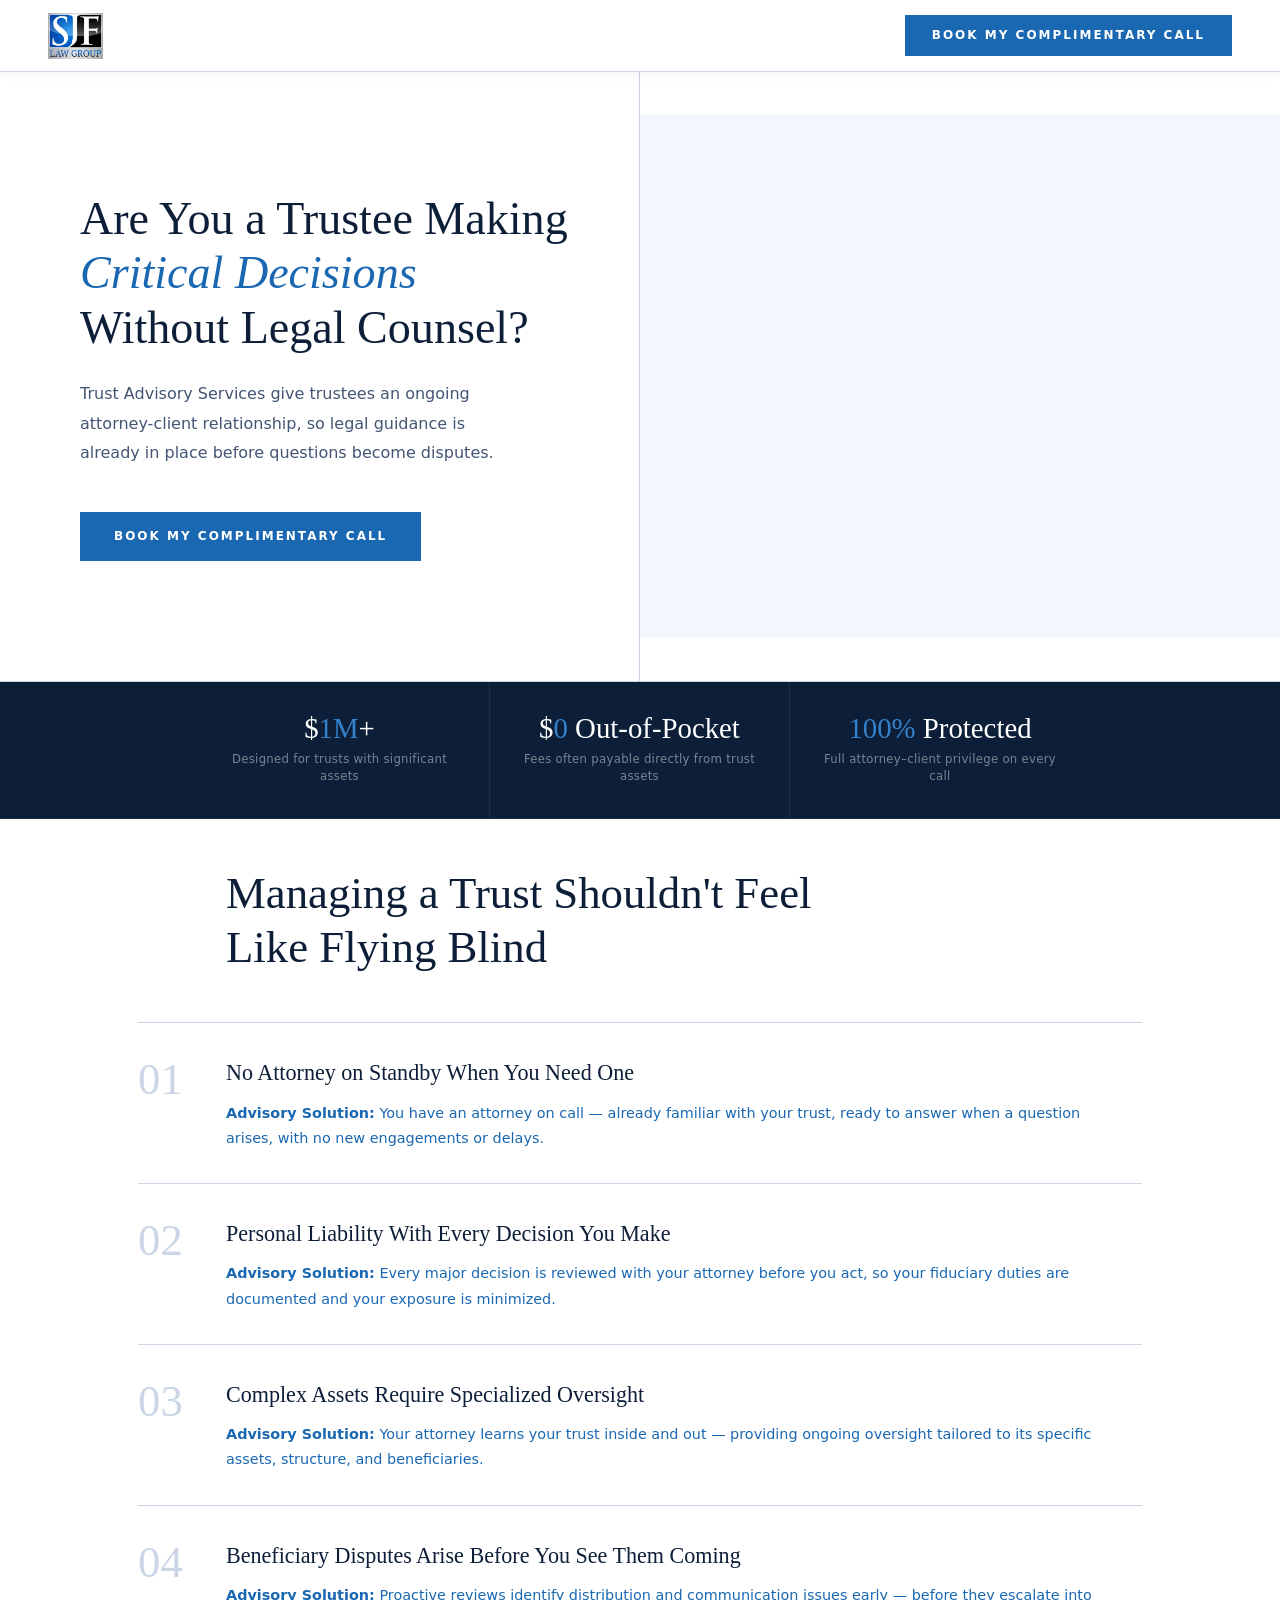
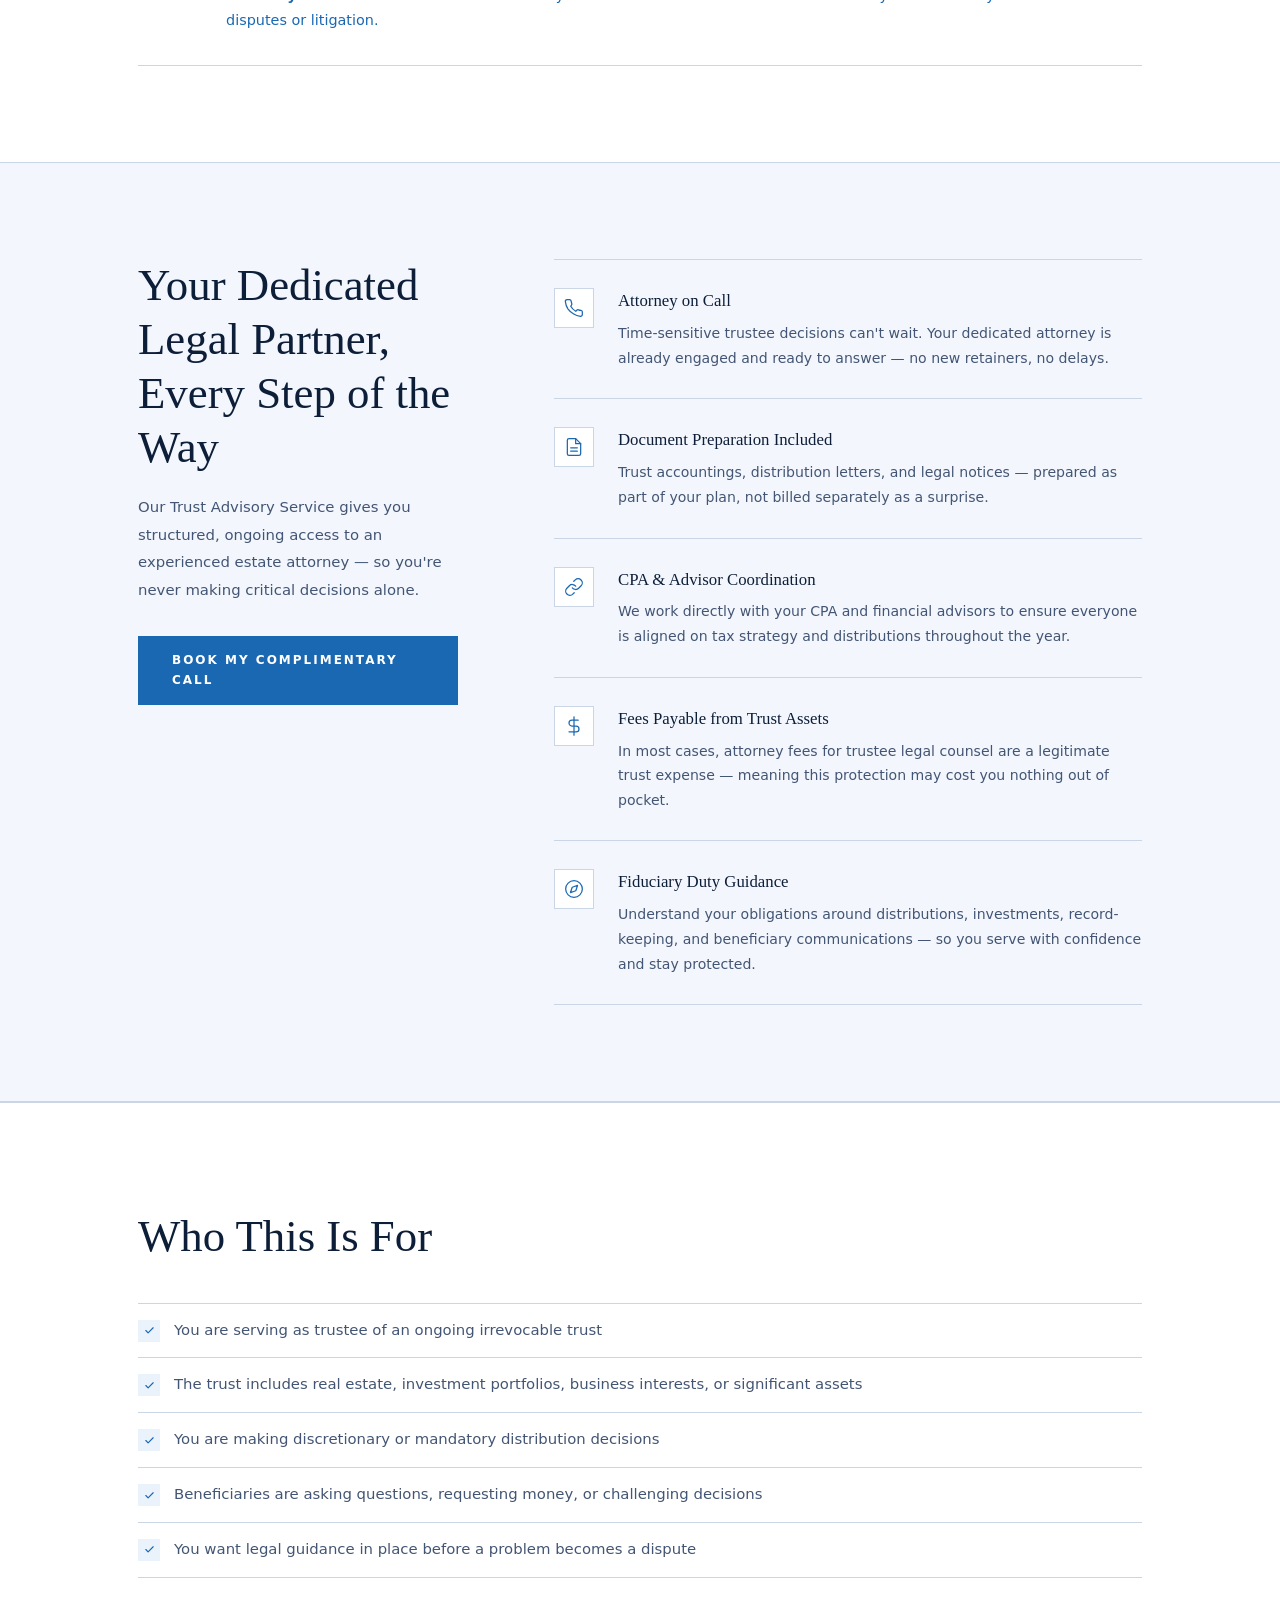
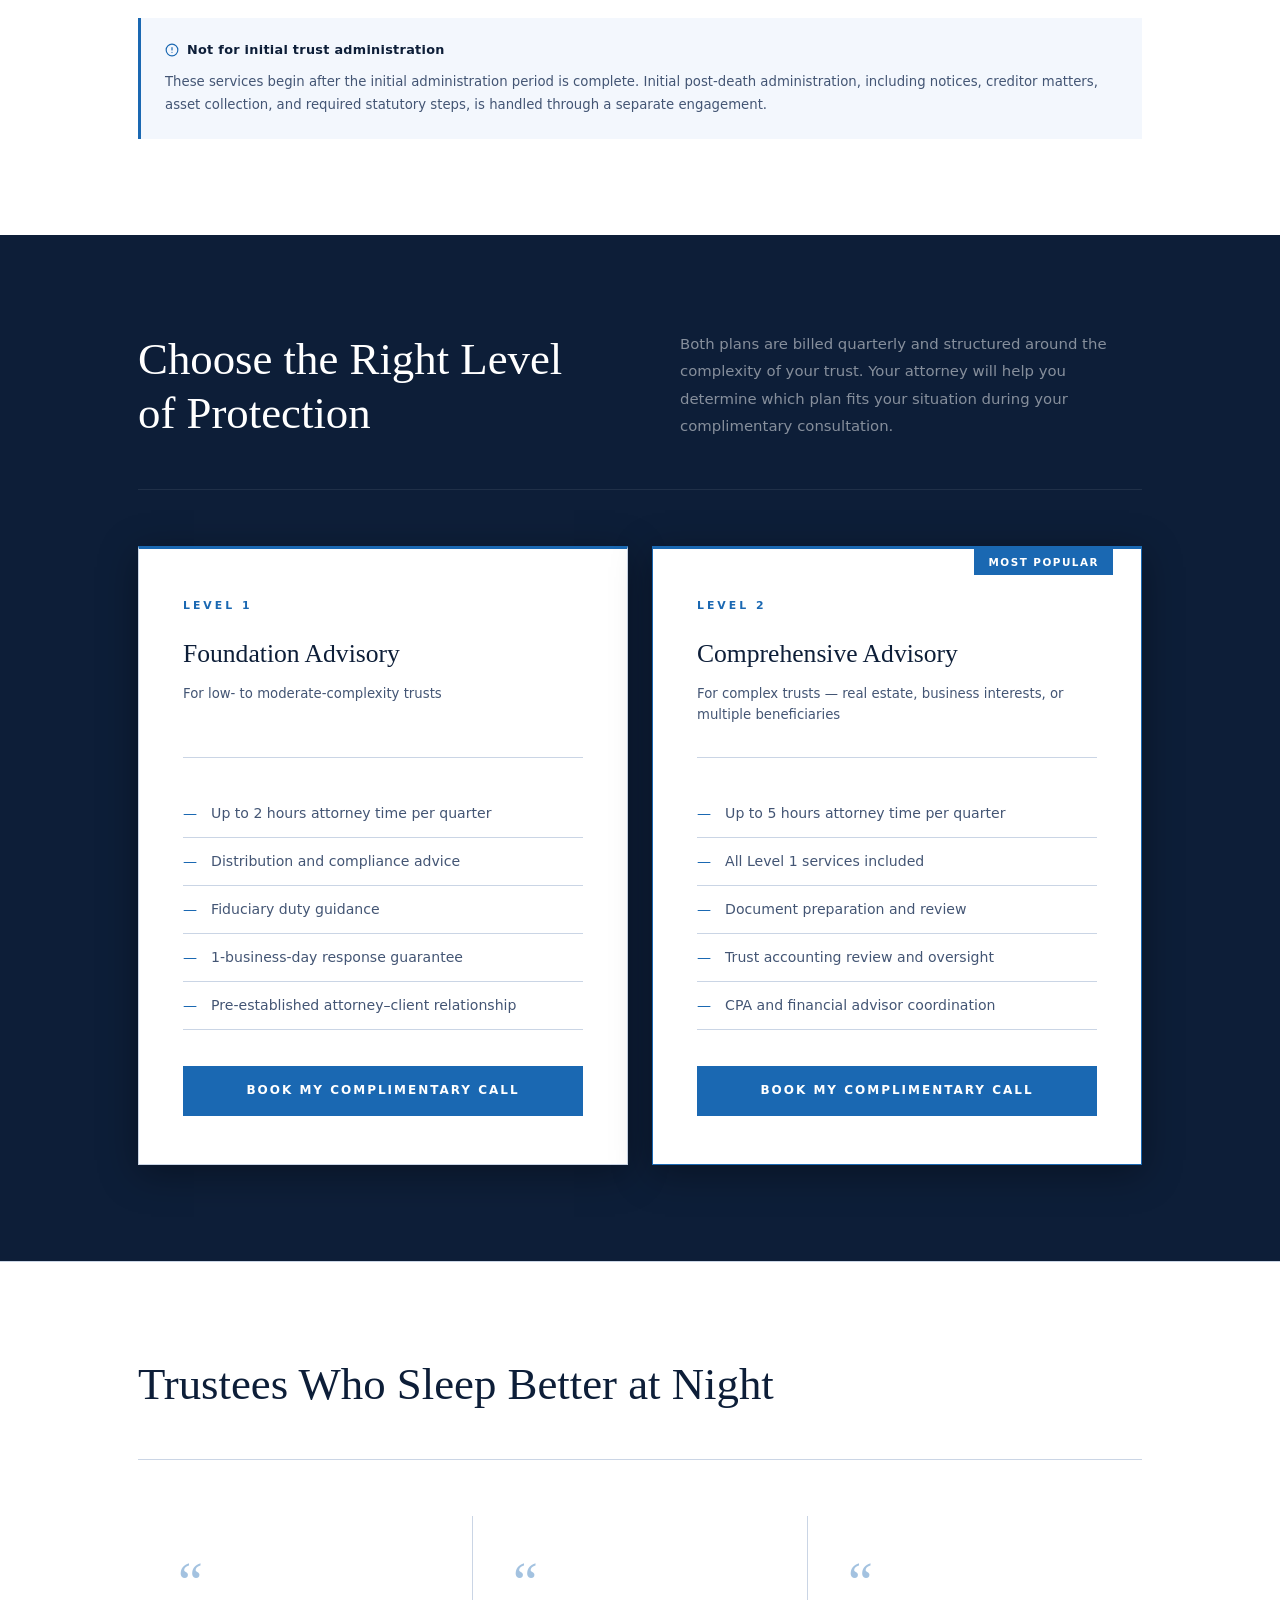
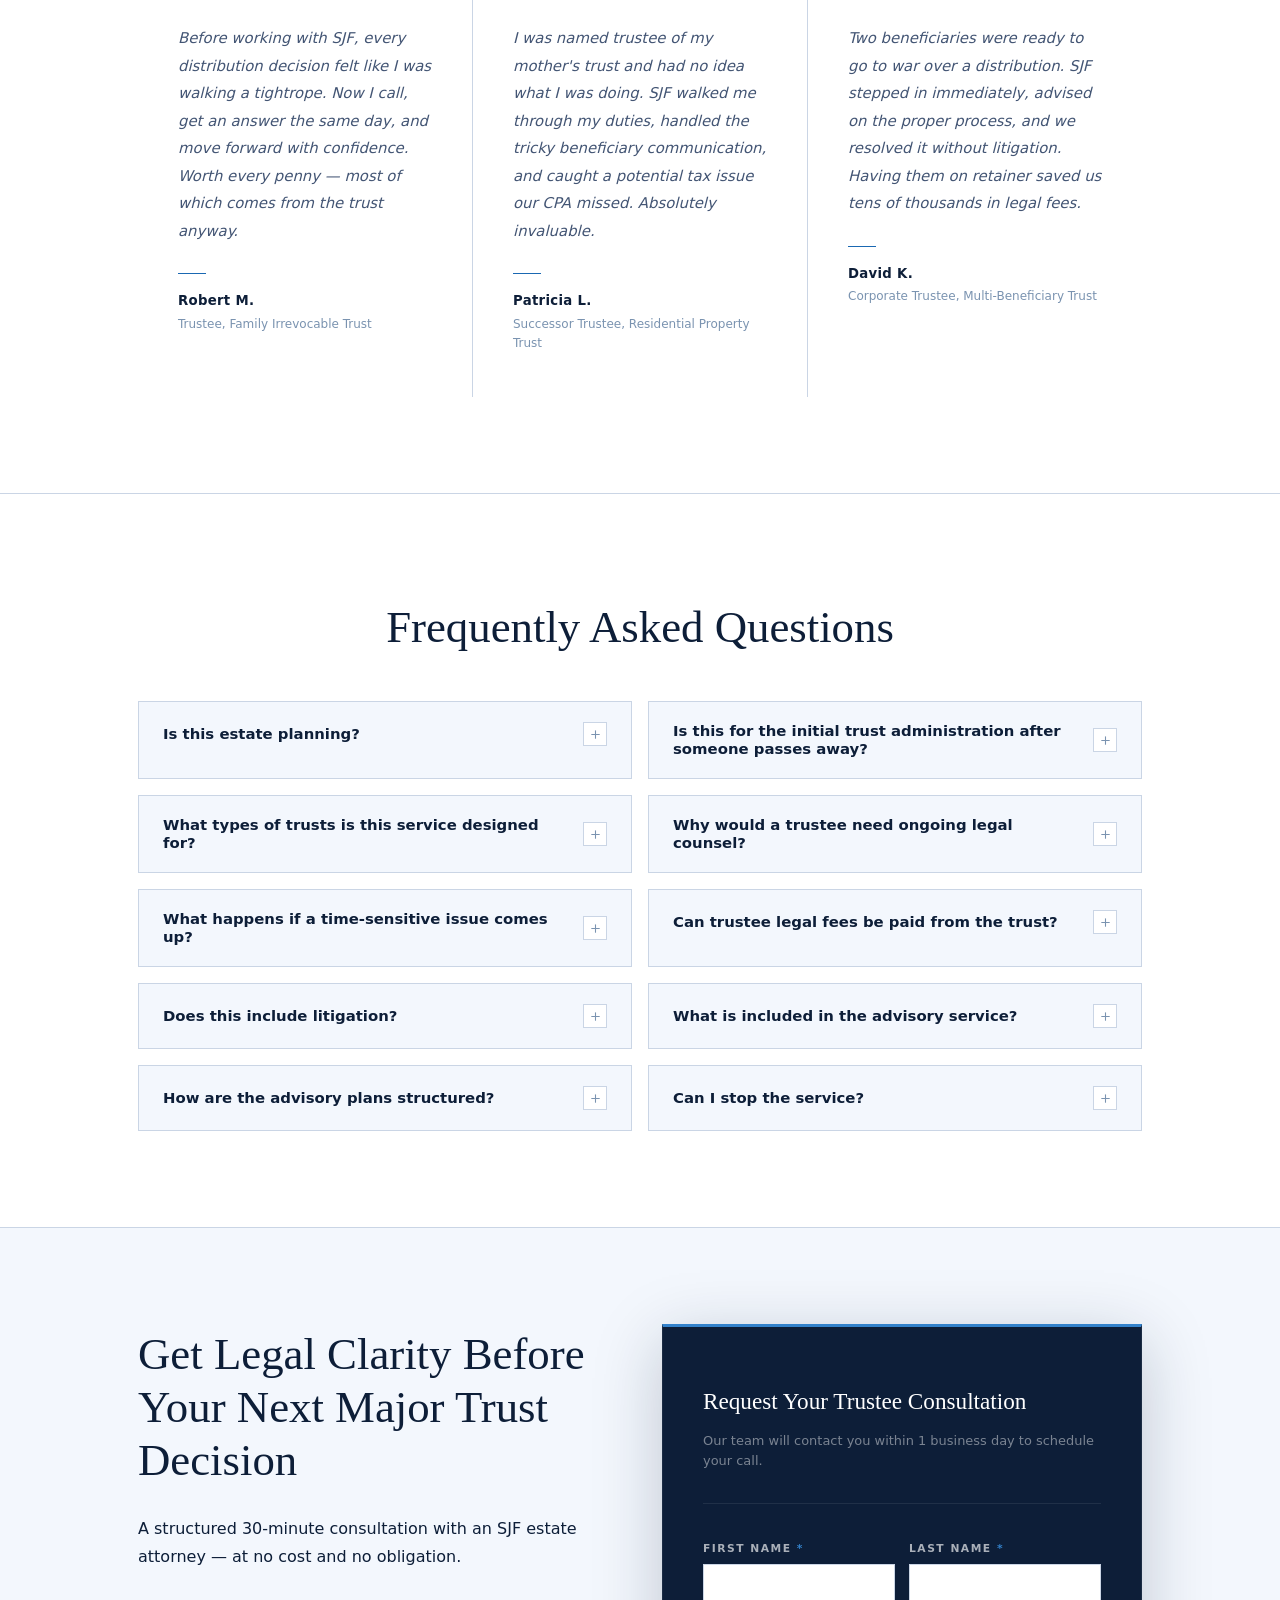
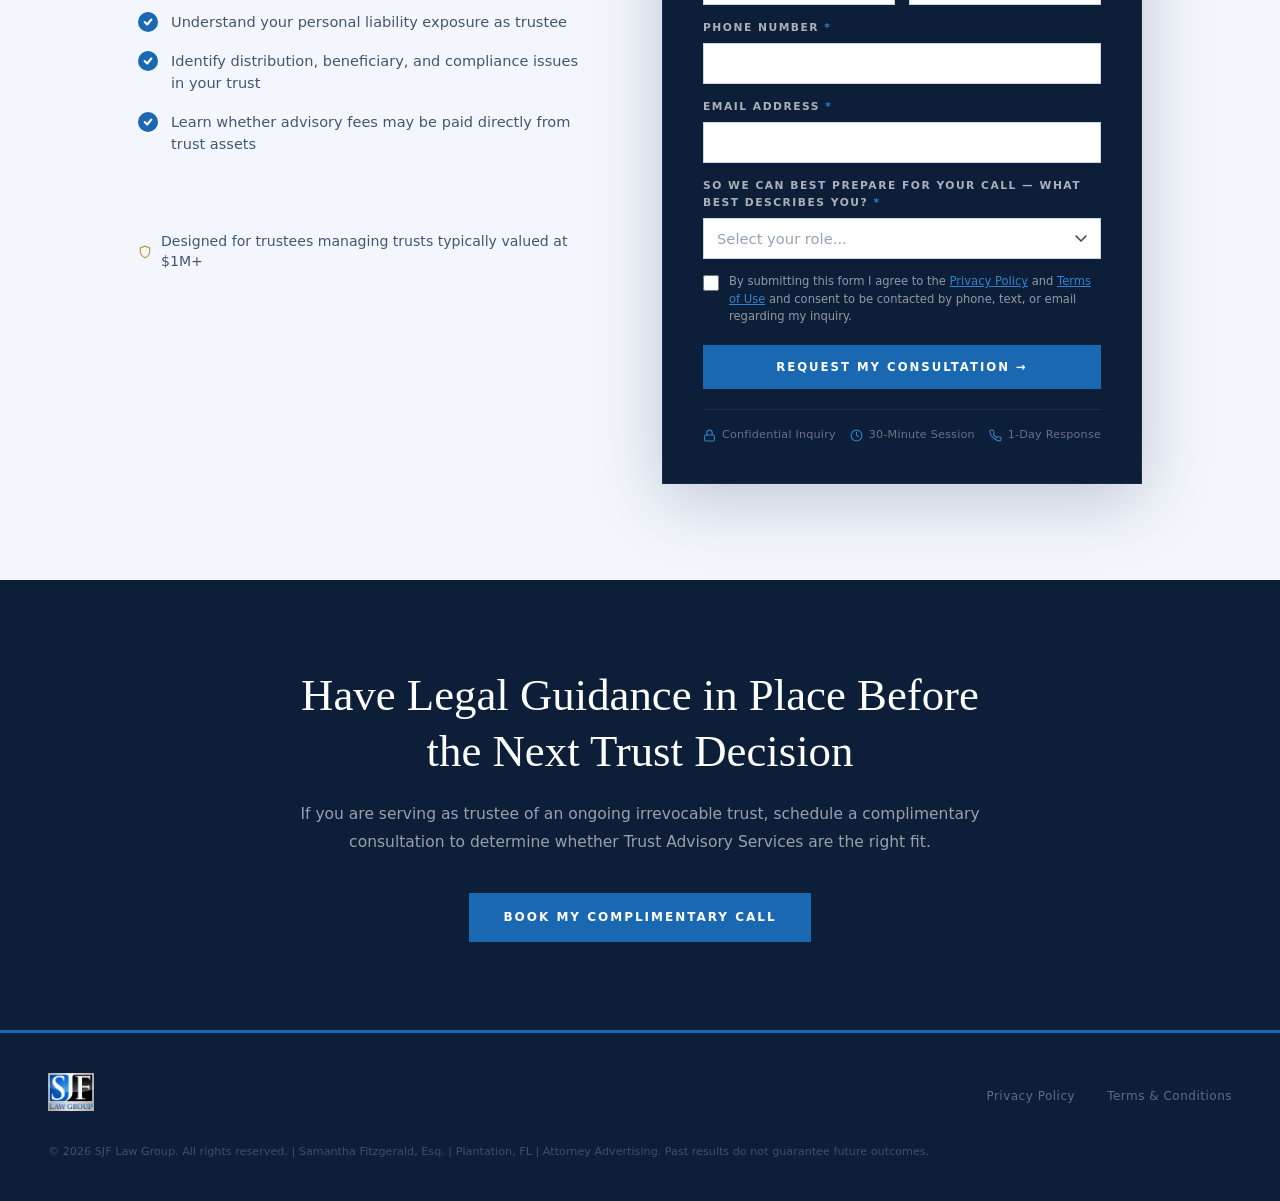
==== commit 4235cc0d: "Compliance updates: attorney name/location in footers, Meta pixel disclosure, updated effective date" ====
--- a/index.html
+++ b/index.html
@@ -218,7 +218,7 @@
           <h2 class="section-headline">Choose the Right Level of Protection</h2>
         </div>
         <p class="tiers-header__text">
-          Both plans are billed quarterly and structured around the complexity of your trust. Your attorney will help you determine which plan fits your situation during your free consultation.
+          Both plans are billed quarterly and structured around the complexity of your trust. Your attorney will help you determine which plan fits your situation during your complimentary consultation.
         </p>
       </div>
       <div class="tiers-grid">
@@ -491,7 +491,7 @@
         <a href="privacy-policy.html">Privacy Policy</a>
         <a href="terms-of-use.html">Terms &amp; Conditions</a>
       </nav>
-      <p class="footer__copy">&copy; 2026 SJF Law Group. All rights reserved. Attorney Advertising. Past results do not guarantee future outcomes.</p>
+      <p class="footer__copy">&copy; 2026 SJF Law Group. All rights reserved. | Samantha Fitzgerald, Esq. | Plantation, FL | Attorney Advertising. Past results do not guarantee future outcomes.</p>
     </div>
   </footer>
 
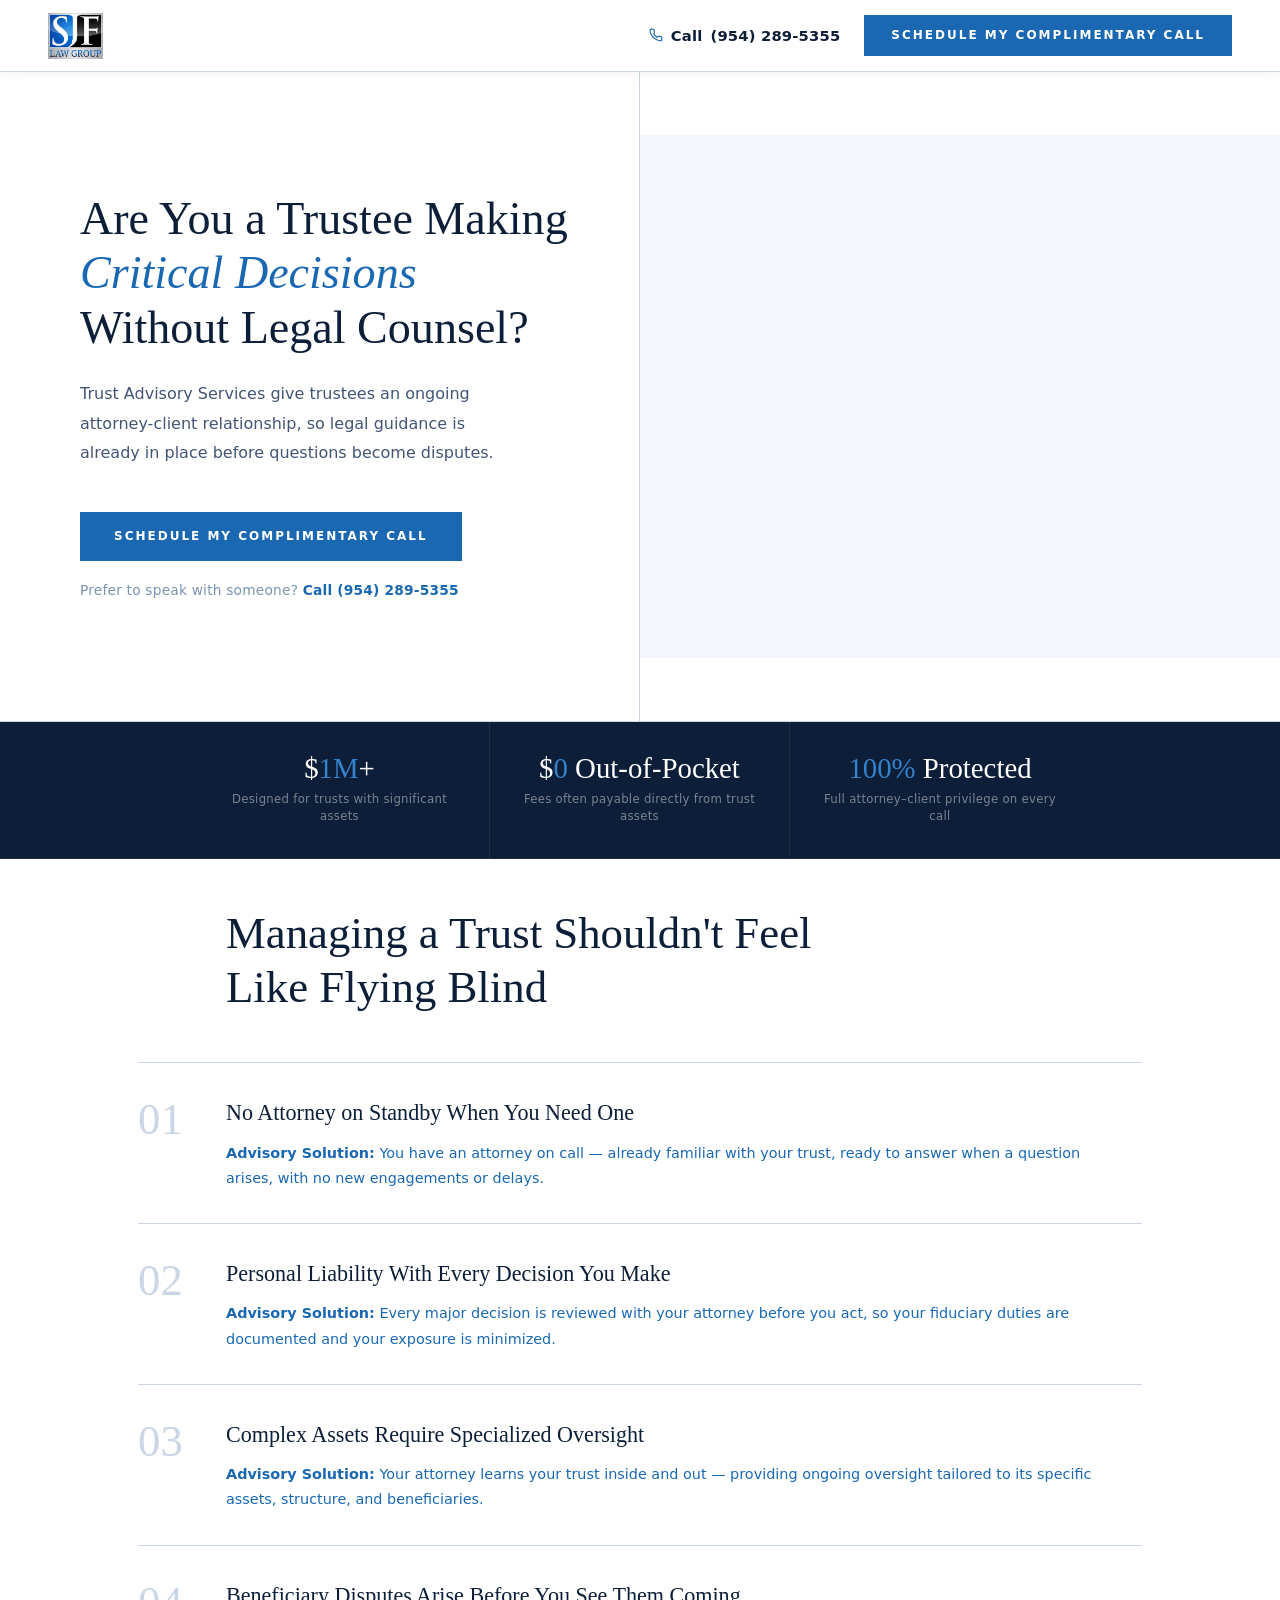
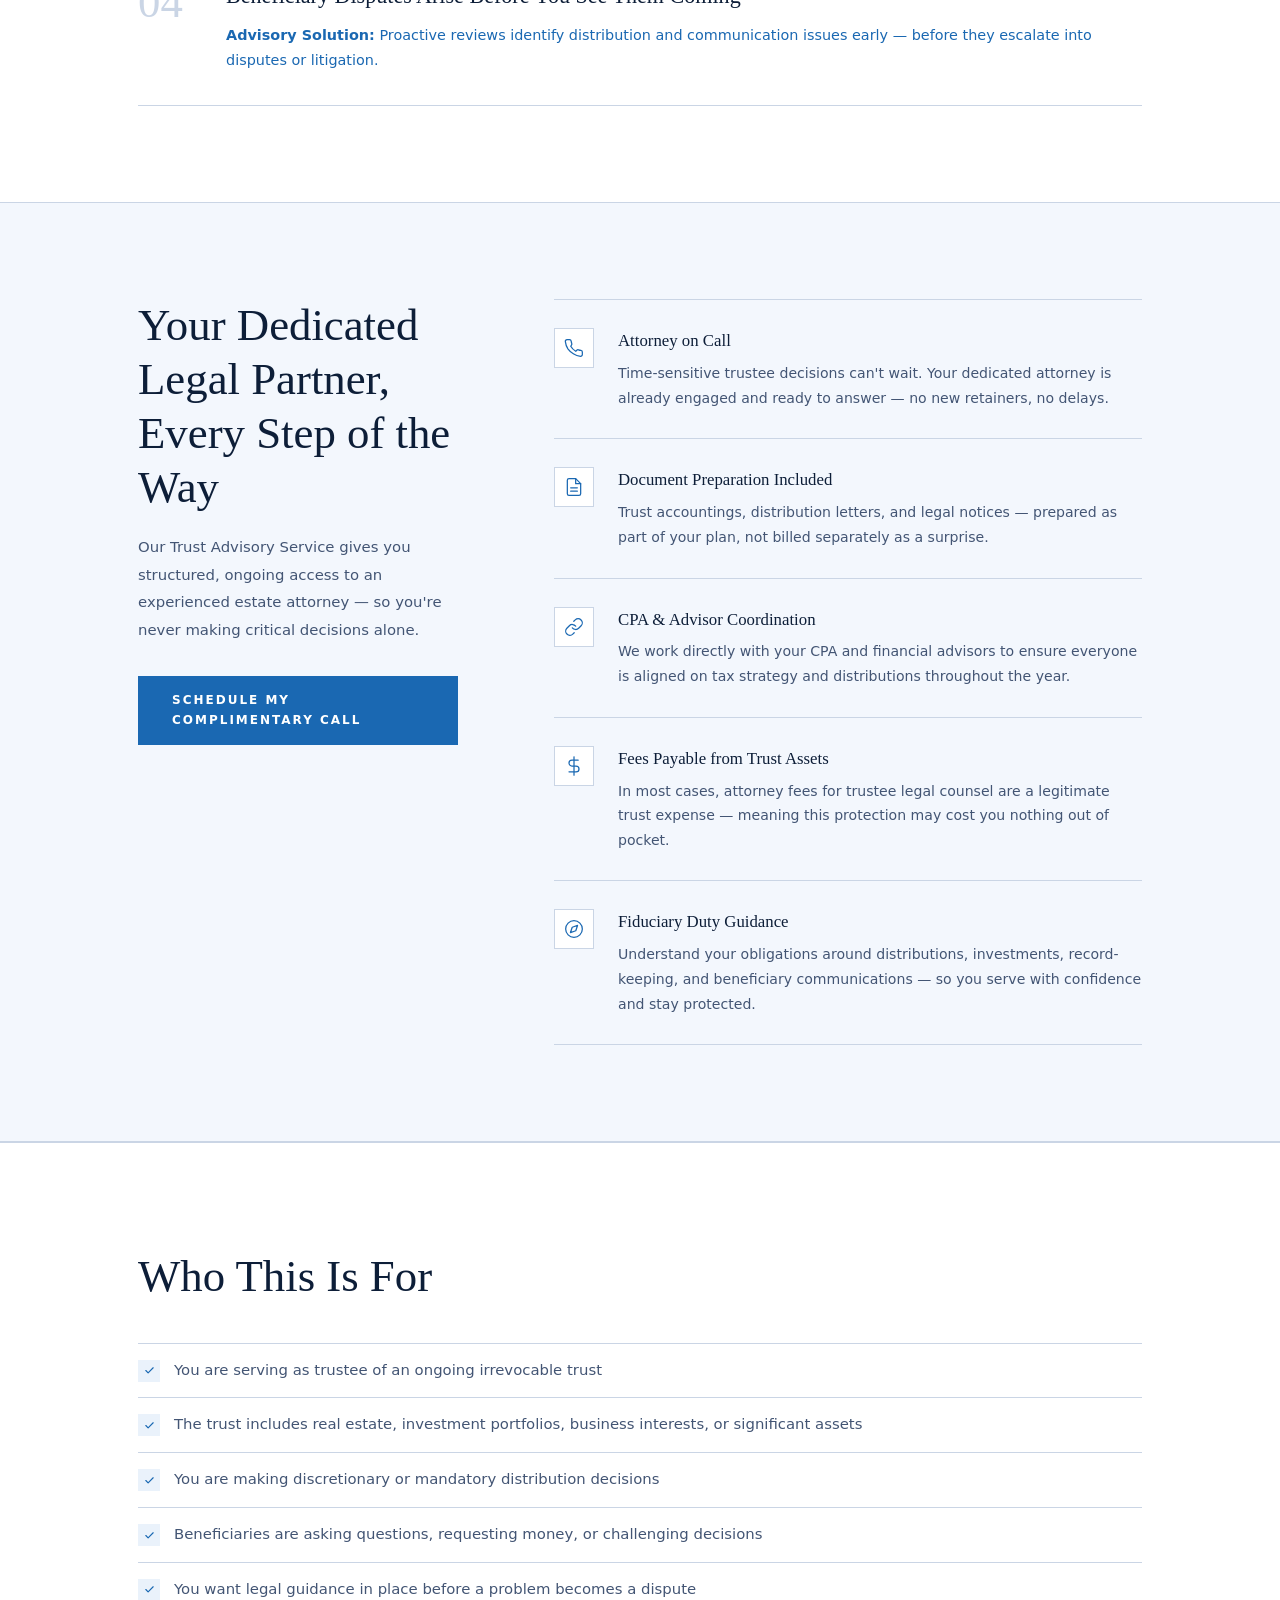
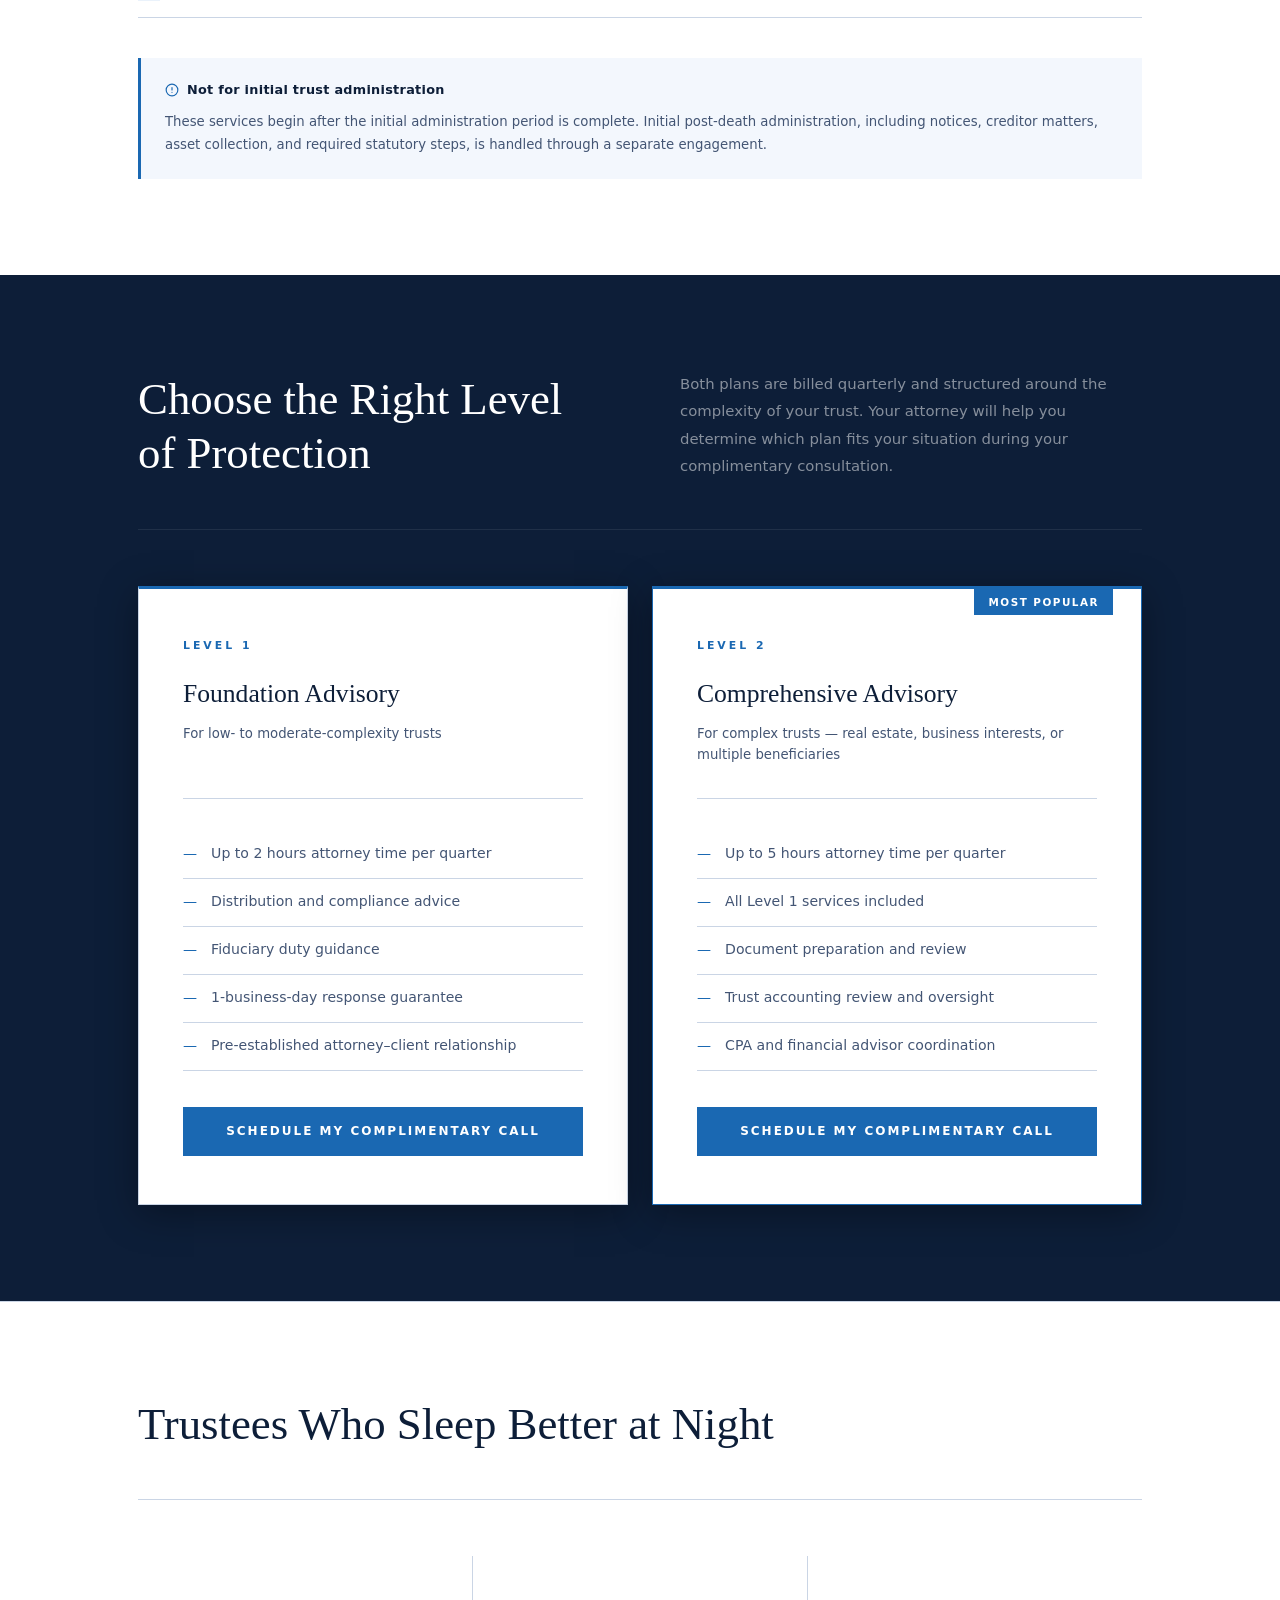
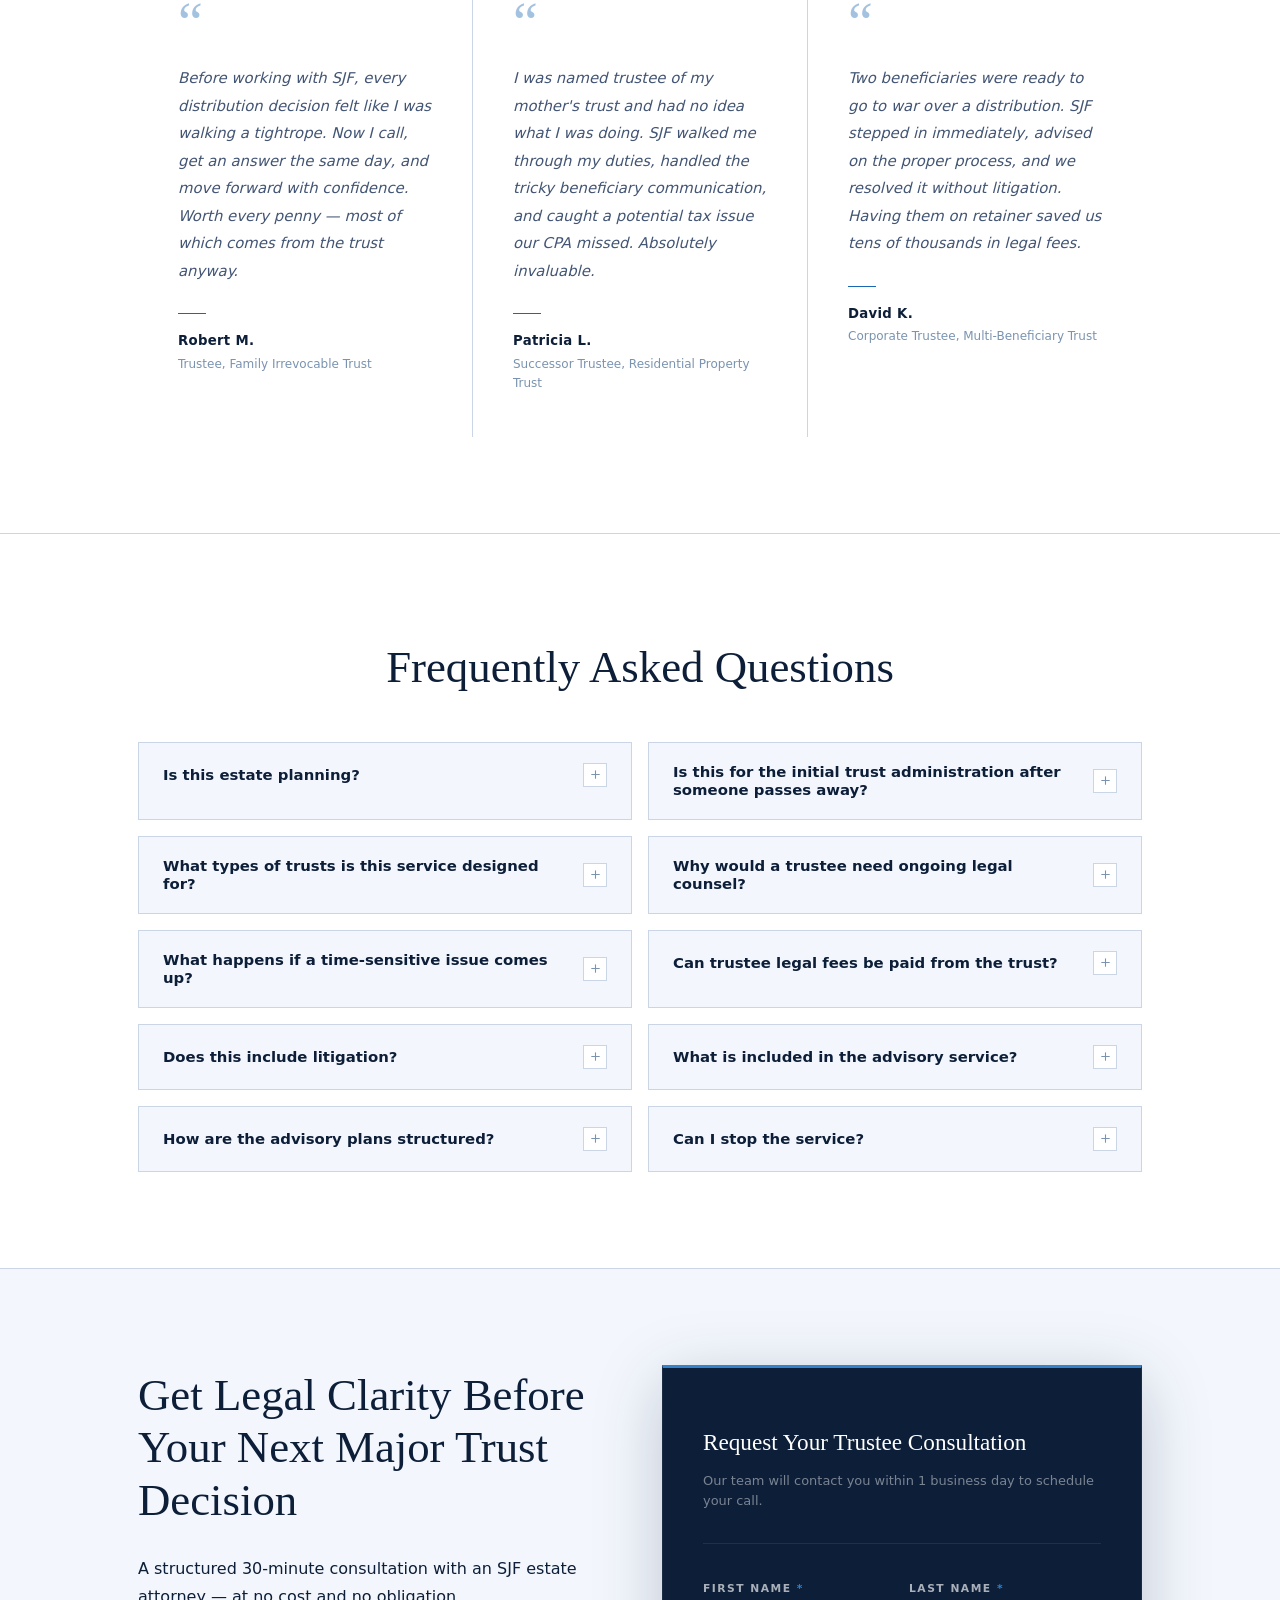
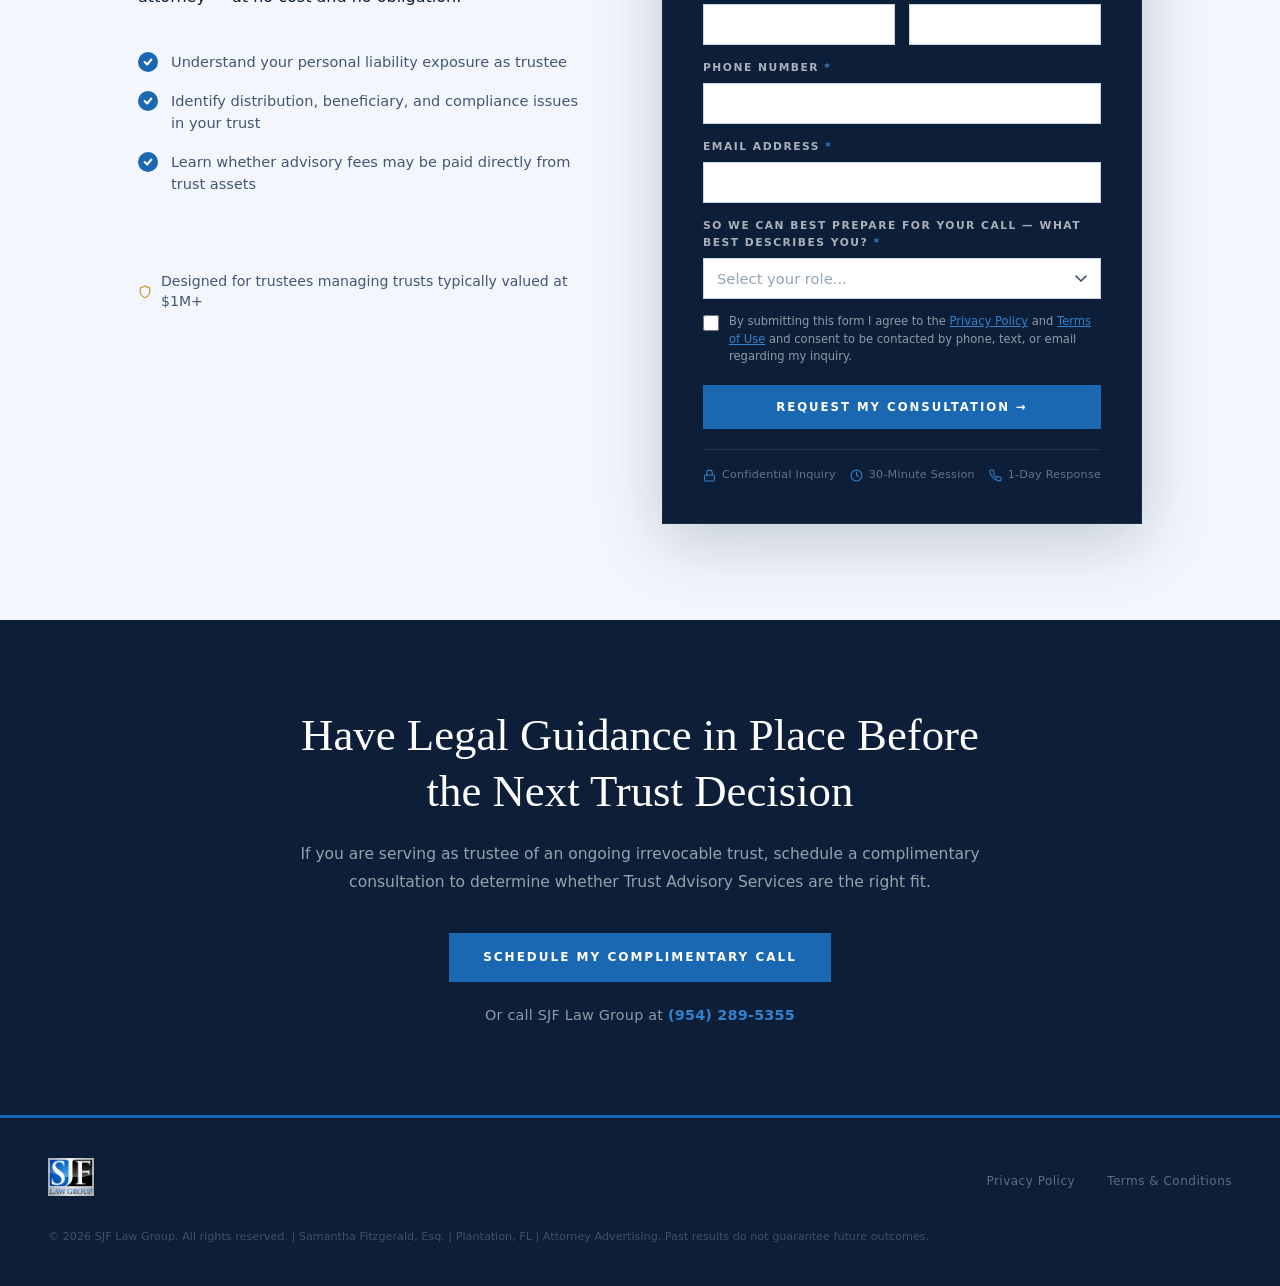
==== commit 83887456: "Add firm phone number across landing page + switch CTAs to "Schedule" - Header: "Call (954) 289-5355" ====
--- a/index.html
+++ b/index.html
@@ -31,7 +31,13 @@
     <div class="header-logo">
       <img src="assets/images/sjf-logo.jpg" alt="SJF Law Group" />
     </div>
-    <a href="#book-consult" class="header-cta">Book My Complimentary Call</a>
+    <div class="header-actions">
+      <a class="header-phone" href="tel:+19542895355" data-phone-link>
+        <svg xmlns="http://www.w3.org/2000/svg" width="14" height="14" viewBox="0 0 24 24" fill="none" stroke="currentColor" stroke-width="2" stroke-linecap="round" stroke-linejoin="round"><path d="M22 16.92v3a2 2 0 0 1-2.18 2 19.79 19.79 0 0 1-8.63-3.07A19.5 19.5 0 0 1 4.69 13a19.79 19.79 0 0 1-3.07-8.67A2 2 0 0 1 3.6 2h3a2 2 0 0 1 2 1.72 12.84 12.84 0 0 0 .7 2.81 2 2 0 0 1-.45 2.11L8.09 9.91a16 16 0 0 0 6 6l1.27-1.27a2 2 0 0 1 2.11-.45 12.84 12.84 0 0 0 2.81.7A2 2 0 0 1 22 16.92z"/></svg>
+        Call <span data-phone-text>(954) 289-5355</span>
+      </a>
+      <a href="#book-consult" class="header-cta">Schedule My Complimentary Call</a>
+    </div>
   </header>
 
   <!-- HERO -->
@@ -43,7 +49,8 @@
       <p class="hero__sub">
         Trust Advisory Services give trustees an ongoing attorney-client relationship, so legal guidance is already in place before questions become disputes.
       </p>
-      <a href="#book-consult" class="btn-primary">Book My Complimentary Call</a>
+      <a href="#book-consult" class="btn-primary">Schedule My Complimentary Call</a>
+      <p class="hero__call">Prefer to speak with someone? <a href="tel:+19542895355" data-phone-link>Call <span data-phone-text>(954) 289-5355</span></a></p>
     </div>
     <div class="hero__right">
       <div class="vsl-container">
@@ -119,7 +126,7 @@
           <p class="benefits-left__text">
             Our Trust Advisory Service gives you structured, ongoing access to an experienced estate attorney — so you're never making critical decisions alone.
           </p>
-          <a href="#book-consult" class="btn-primary">Book My Complimentary Call</a>
+          <a href="#book-consult" class="btn-primary">Schedule My Complimentary Call</a>
         </div>
         <div class="benefits-right">
           <div class="benefit-row">
@@ -233,7 +240,7 @@
             <li>1-business-day response guarantee</li>
             <li>Pre-established attorney–client relationship</li>
           </ul>
-          <a href="#book-consult" class="btn-primary">Book My Complimentary Call</a>
+          <a href="#book-consult" class="btn-primary">Schedule My Complimentary Call</a>
         </div>
         <div class="tier-card tier-card--featured">
           <div class="tier-card__level">Level 2</div>
@@ -246,7 +253,7 @@
             <li>Trust accounting review and oversight</li>
             <li>CPA and financial advisor coordination</li>
           </ul>
-          <a href="#book-consult" class="btn-primary">Book My Complimentary Call</a>
+          <a href="#book-consult" class="btn-primary">Schedule My Complimentary Call</a>
         </div>
       </div>
     </div>
@@ -476,7 +483,8 @@
       <div class="mini-cta__inner">
         <h2 class="mini-cta__headline">Have Legal Guidance in Place Before the Next Trust Decision</h2>
         <p class="mini-cta__sub">If you are serving as trustee of an ongoing irrevocable trust, schedule a complimentary consultation to determine whether Trust Advisory Services are the right fit.</p>
-        <a href="#book-consult" class="btn-primary mini-cta__btn">Book My Complimentary Call</a>
+        <a href="#book-consult" class="btn-primary mini-cta__btn">Schedule My Complimentary Call</a>
+        <p class="mini-cta__call">Or call SJF Law Group at <a href="tel:+19542895355" data-phone-link><span data-phone-text>(954) 289-5355</span></a></p>
       </div>
     </div>
   </section>
@@ -495,6 +503,15 @@
     </div>
   </footer>
 
+  <!-- MOBILE STICKY CTA BAR -->
+  <div class="mobile-cta-bar" aria-hidden="false">
+    <a href="tel:+19542895355" class="mobile-cta-bar__btn mobile-cta-bar__btn--call" data-phone-link>
+      <svg xmlns="http://www.w3.org/2000/svg" width="16" height="16" viewBox="0 0 24 24" fill="none" stroke="currentColor" stroke-width="2" stroke-linecap="round" stroke-linejoin="round"><path d="M22 16.92v3a2 2 0 0 1-2.18 2 19.79 19.79 0 0 1-8.63-3.07A19.5 19.5 0 0 1 4.69 13a19.79 19.79 0 0 1-3.07-8.67A2 2 0 0 1 3.6 2h3a2 2 0 0 1 2 1.72 12.84 12.84 0 0 0 .7 2.81 2 2 0 0 1-.45 2.11L8.09 9.91a16 16 0 0 0 6 6l1.27-1.27a2 2 0 0 1 2.11-.45 12.84 12.84 0 0 0 2.81.7A2 2 0 0 1 22 16.92z"/></svg>
+      Call Now
+    </a>
+    <a href="#book-consult" class="mobile-cta-bar__btn mobile-cta-bar__btn--book">Book Call</a>
+  </div>
+
   <script src="assets/js/main.js"></script>
   <script src="https://player.vimeo.com/api/player.js"></script>
 </body>
--- a/assets/css/styles.css
+++ b/assets/css/styles.css
@@ -58,6 +58,36 @@
   transition: background 0.2s, color 0.2s;
 }
 .header-cta:hover { background: var(--navy); border-color: var(--navy); color: var(--white); }
+.header-actions { display: flex; align-items: center; gap: 24px; }
+.header-phone {
+  display: inline-flex;
+  align-items: center;
+  gap: 8px;
+  color: var(--navy);
+  font-size: 0.92rem;
+  font-weight: 700;
+  text-decoration: none;
+  letter-spacing: 0.2px;
+  white-space: nowrap;
+  transition: color 0.2s;
+}
+.header-phone svg { color: var(--blue); flex-shrink: 0; }
+.header-phone:hover { color: var(--blue); }
+
+/* Hero support line */
+.hero__call {
+  margin-top: 18px;
+  font-size: 0.86rem;
+  color: var(--text-light);
+  letter-spacing: 0.2px;
+}
+.hero__call a {
+  color: var(--blue);
+  font-weight: 600;
+  text-decoration: none;
+  white-space: nowrap;
+}
+.hero__call a:hover { text-decoration: underline; }
 
 /* ===== HERO ===== */
 .hero {
@@ -758,6 +788,66 @@
   margin-bottom: 36px;
 }
 .mini-cta__btn { display: inline-block; }
+.mini-cta__call {
+  margin-top: 22px;
+  font-size: 0.9rem;
+  color: rgba(255,255,255,0.55);
+  letter-spacing: 0.2px;
+}
+.mini-cta__call a {
+  color: var(--blue-light);
+  font-weight: 600;
+  text-decoration: none;
+  white-space: nowrap;
+}
+.mini-cta__call a:hover { text-decoration: underline; }
+
+/* ===== MOBILE STICKY CTA BAR ===== */
+.mobile-cta-bar { display: none; }
+@media (max-width: 600px) {
+  .mobile-cta-bar {
+    display: flex;
+    position: fixed;
+    bottom: 0;
+    left: 0;
+    right: 0;
+    z-index: 200;
+    background: var(--white);
+    border-top: 1px solid var(--border);
+    box-shadow: 0 -2px 16px rgba(13,30,56,0.12);
+    padding: 10px;
+    gap: 10px;
+    /* respect iOS home-indicator safe area */
+    padding-bottom: calc(10px + env(safe-area-inset-bottom));
+  }
+  .mobile-cta-bar__btn {
+    flex: 1;
+    display: inline-flex;
+    align-items: center;
+    justify-content: center;
+    gap: 8px;
+    padding: 14px 8px;
+    font-size: 0.78rem;
+    font-weight: 700;
+    letter-spacing: 1.5px;
+    text-transform: uppercase;
+    text-decoration: none;
+    transition: background 0.2s, color 0.2s;
+  }
+  .mobile-cta-bar__btn--call {
+    background: var(--white);
+    color: var(--navy);
+    border: 1px solid var(--navy);
+  }
+  .mobile-cta-bar__btn--call svg { flex-shrink: 0; }
+  .mobile-cta-bar__btn--book {
+    background: var(--blue);
+    color: var(--white);
+    border: 1px solid var(--blue);
+  }
+  /* keep the sticky bar from covering footer content */
+  body { padding-bottom: 72px; }
+}
 
 /* ===== FOOTER ===== */
 .footer { background: var(--navy); padding: 40px 48px; border-top: 3px solid var(--blue); }
@@ -795,6 +885,10 @@
   .container { padding: 0 28px; }
   .site-header { padding: 0 28px; }
   .footer { padding: 36px 28px; }
+  /* keep header uncluttered on small screens — calling stays available via the
+     hero support line and the mobile sticky bar */
+  .header-phone { display: none; }
+  .header-cta { padding: 10px 18px; letter-spacing: 1.2px; }
 }
 @media (max-width: 520px) {
   .form-row { grid-template-columns: 1fr; }
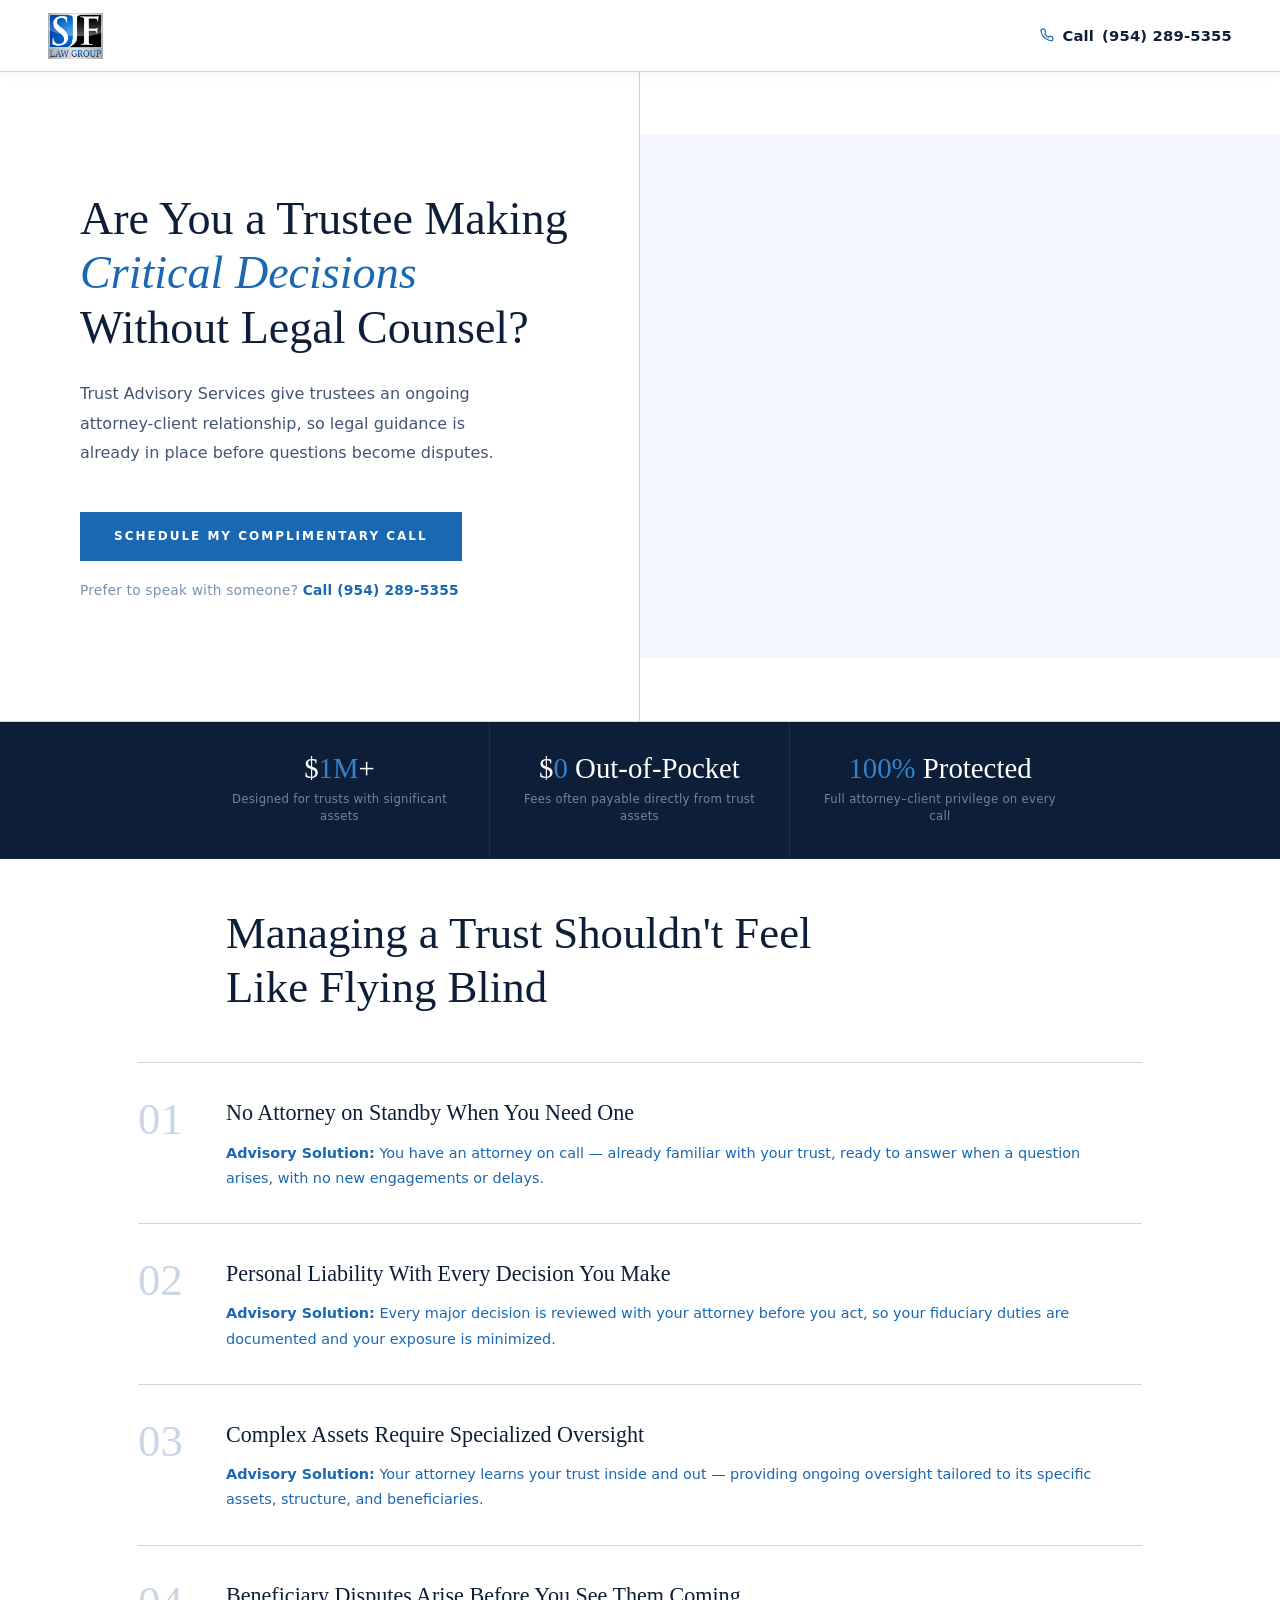
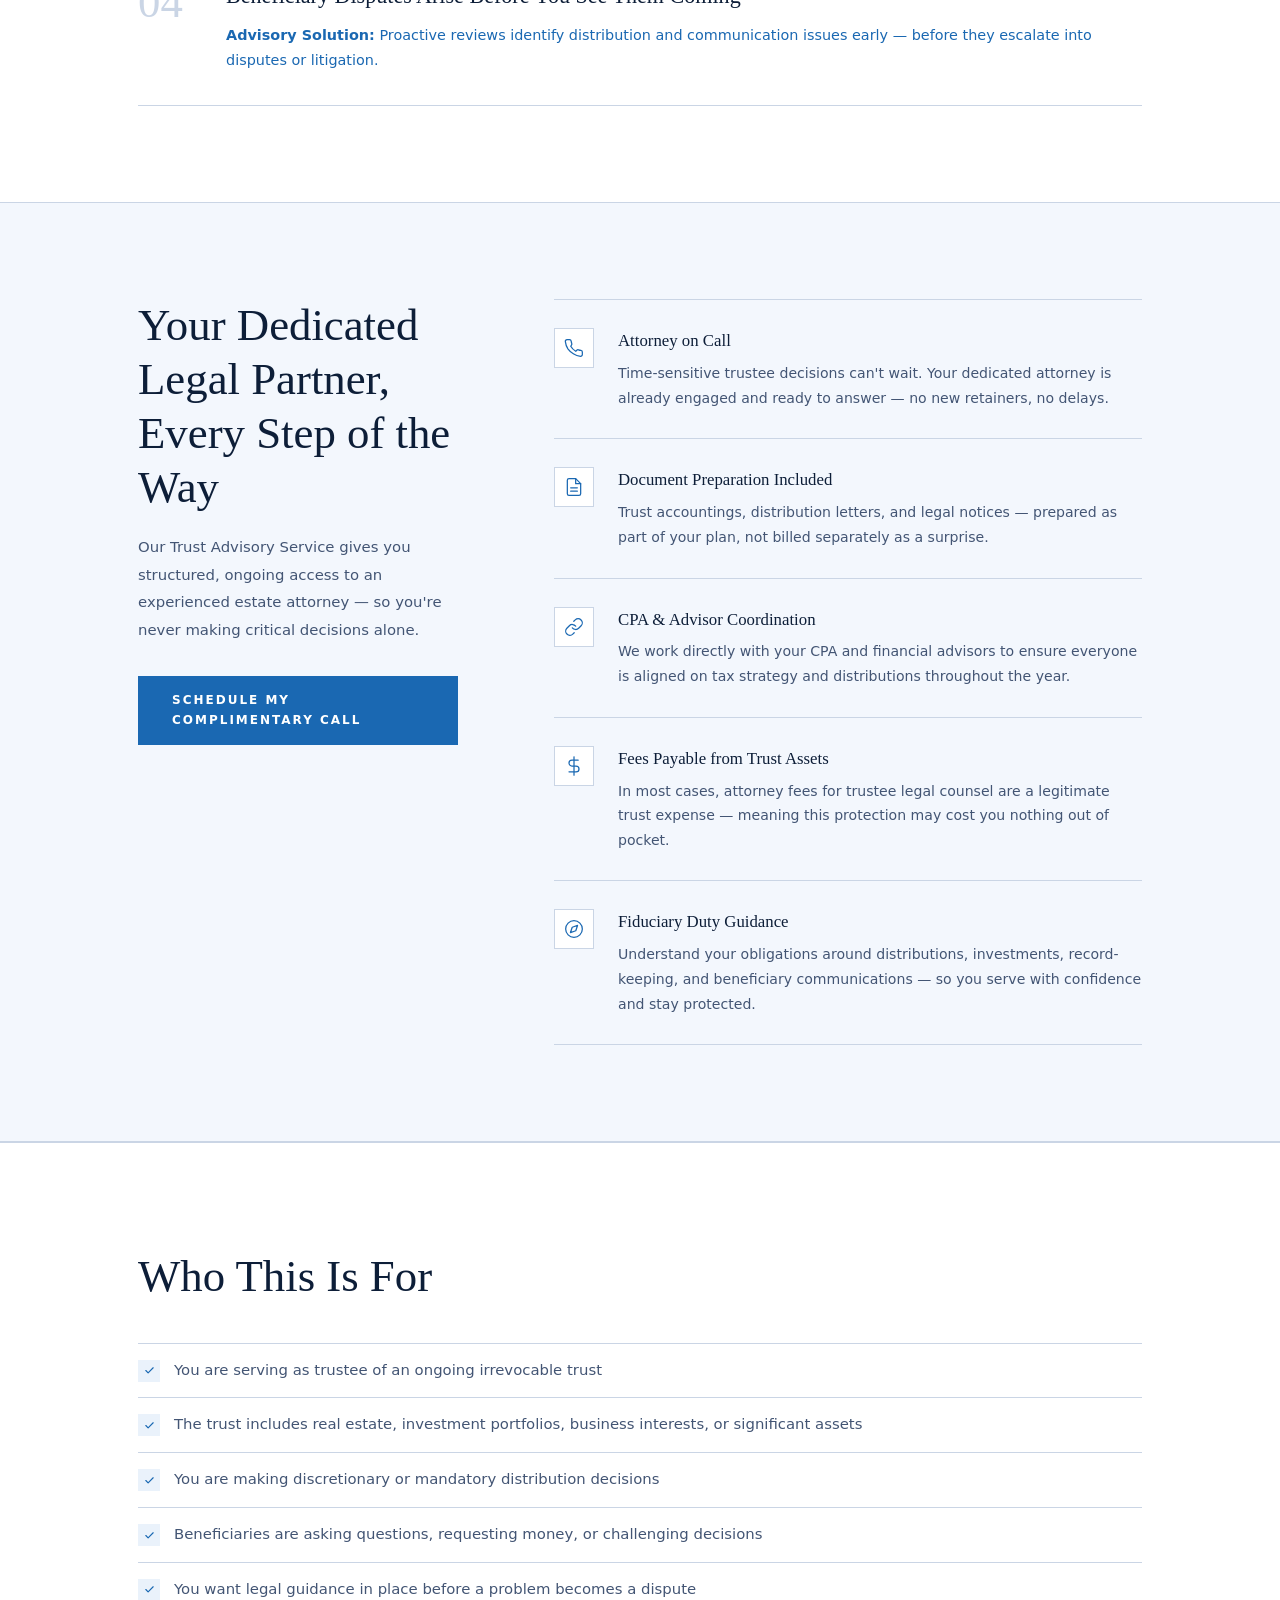
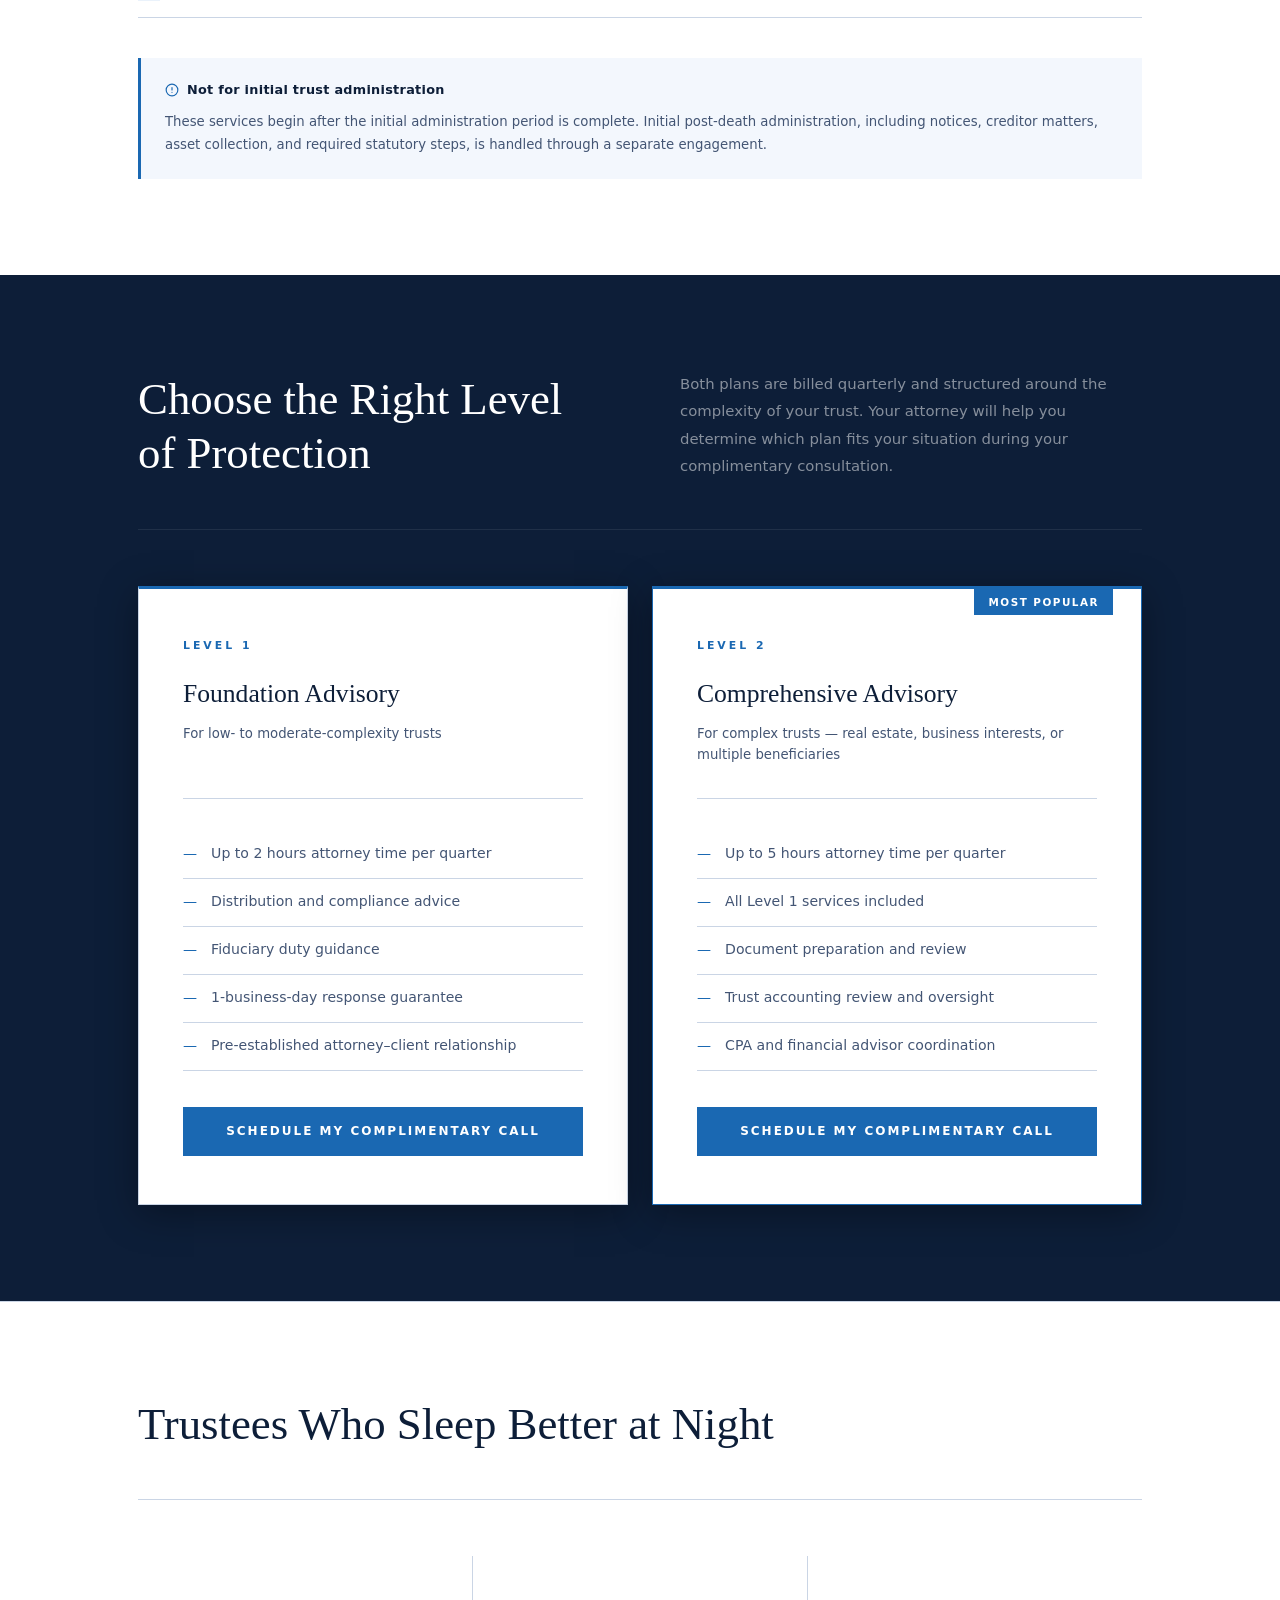
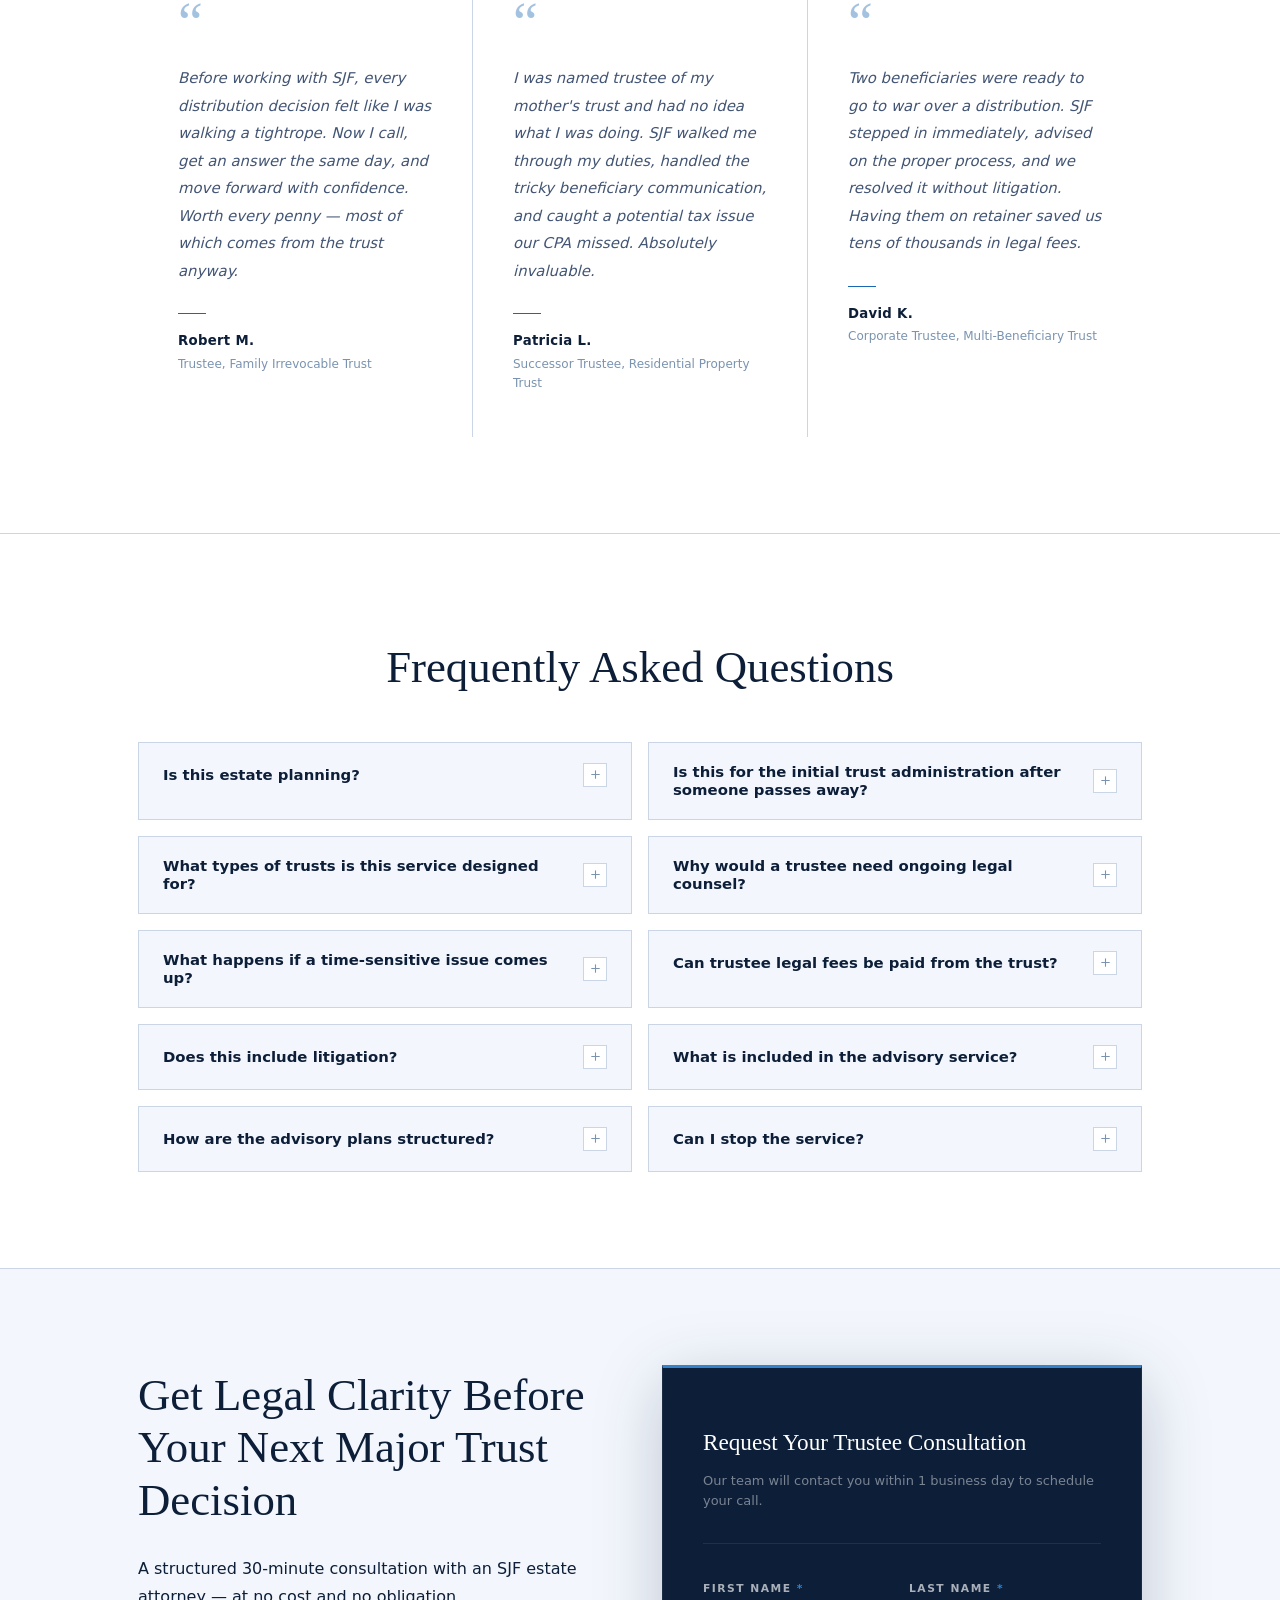
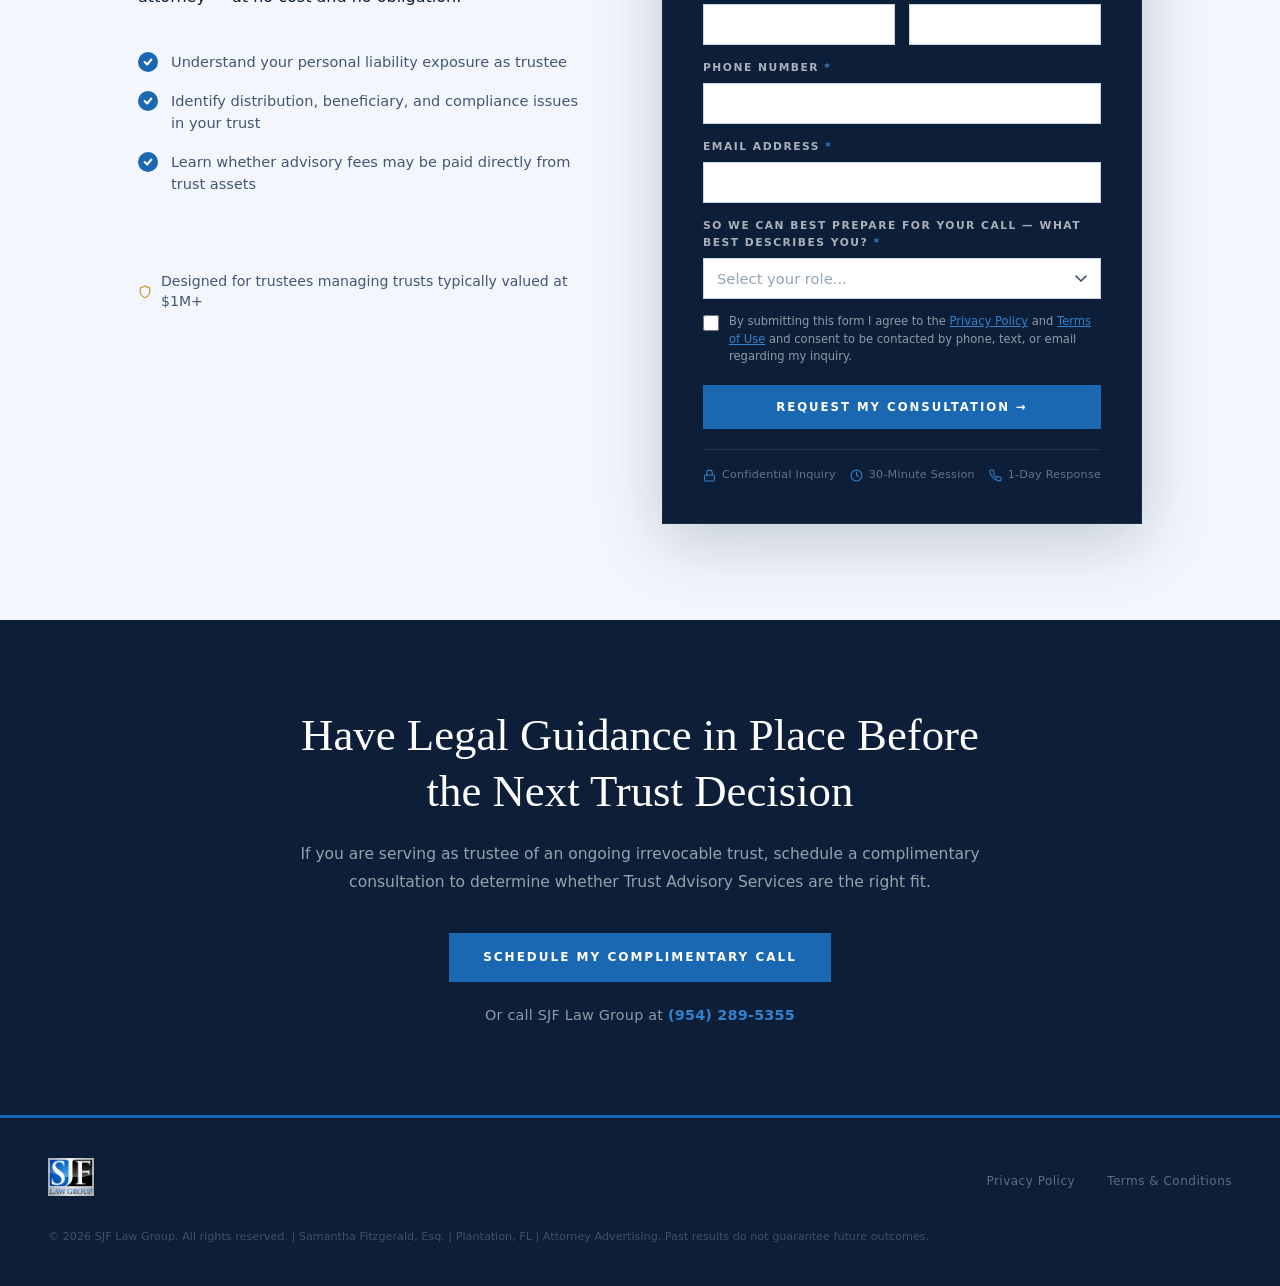
==== commit bba7e56d: "Remove CTA button from header, keep phone only Header now shows just the logo and the "Call (954) 28" ====
--- a/index.html
+++ b/index.html
@@ -36,7 +36,6 @@
         <svg xmlns="http://www.w3.org/2000/svg" width="14" height="14" viewBox="0 0 24 24" fill="none" stroke="currentColor" stroke-width="2" stroke-linecap="round" stroke-linejoin="round"><path d="M22 16.92v3a2 2 0 0 1-2.18 2 19.79 19.79 0 0 1-8.63-3.07A19.5 19.5 0 0 1 4.69 13a19.79 19.79 0 0 1-3.07-8.67A2 2 0 0 1 3.6 2h3a2 2 0 0 1 2 1.72 12.84 12.84 0 0 0 .7 2.81 2 2 0 0 1-.45 2.11L8.09 9.91a16 16 0 0 0 6 6l1.27-1.27a2 2 0 0 1 2.11-.45 12.84 12.84 0 0 0 2.81.7A2 2 0 0 1 22 16.92z"/></svg>
         Call <span data-phone-text>(954) 289-5355</span>
       </a>
-      <a href="#book-consult" class="header-cta">Schedule My Complimentary Call</a>
     </div>
   </header>
 
--- a/assets/css/styles.css
+++ b/assets/css/styles.css
@@ -885,10 +885,6 @@
   .container { padding: 0 28px; }
   .site-header { padding: 0 28px; }
   .footer { padding: 36px 28px; }
-  /* keep header uncluttered on small screens — calling stays available via the
-     hero support line and the mobile sticky bar */
-  .header-phone { display: none; }
-  .header-cta { padding: 10px 18px; letter-spacing: 1.2px; }
 }
 @media (max-width: 520px) {
   .form-row { grid-template-columns: 1fr; }
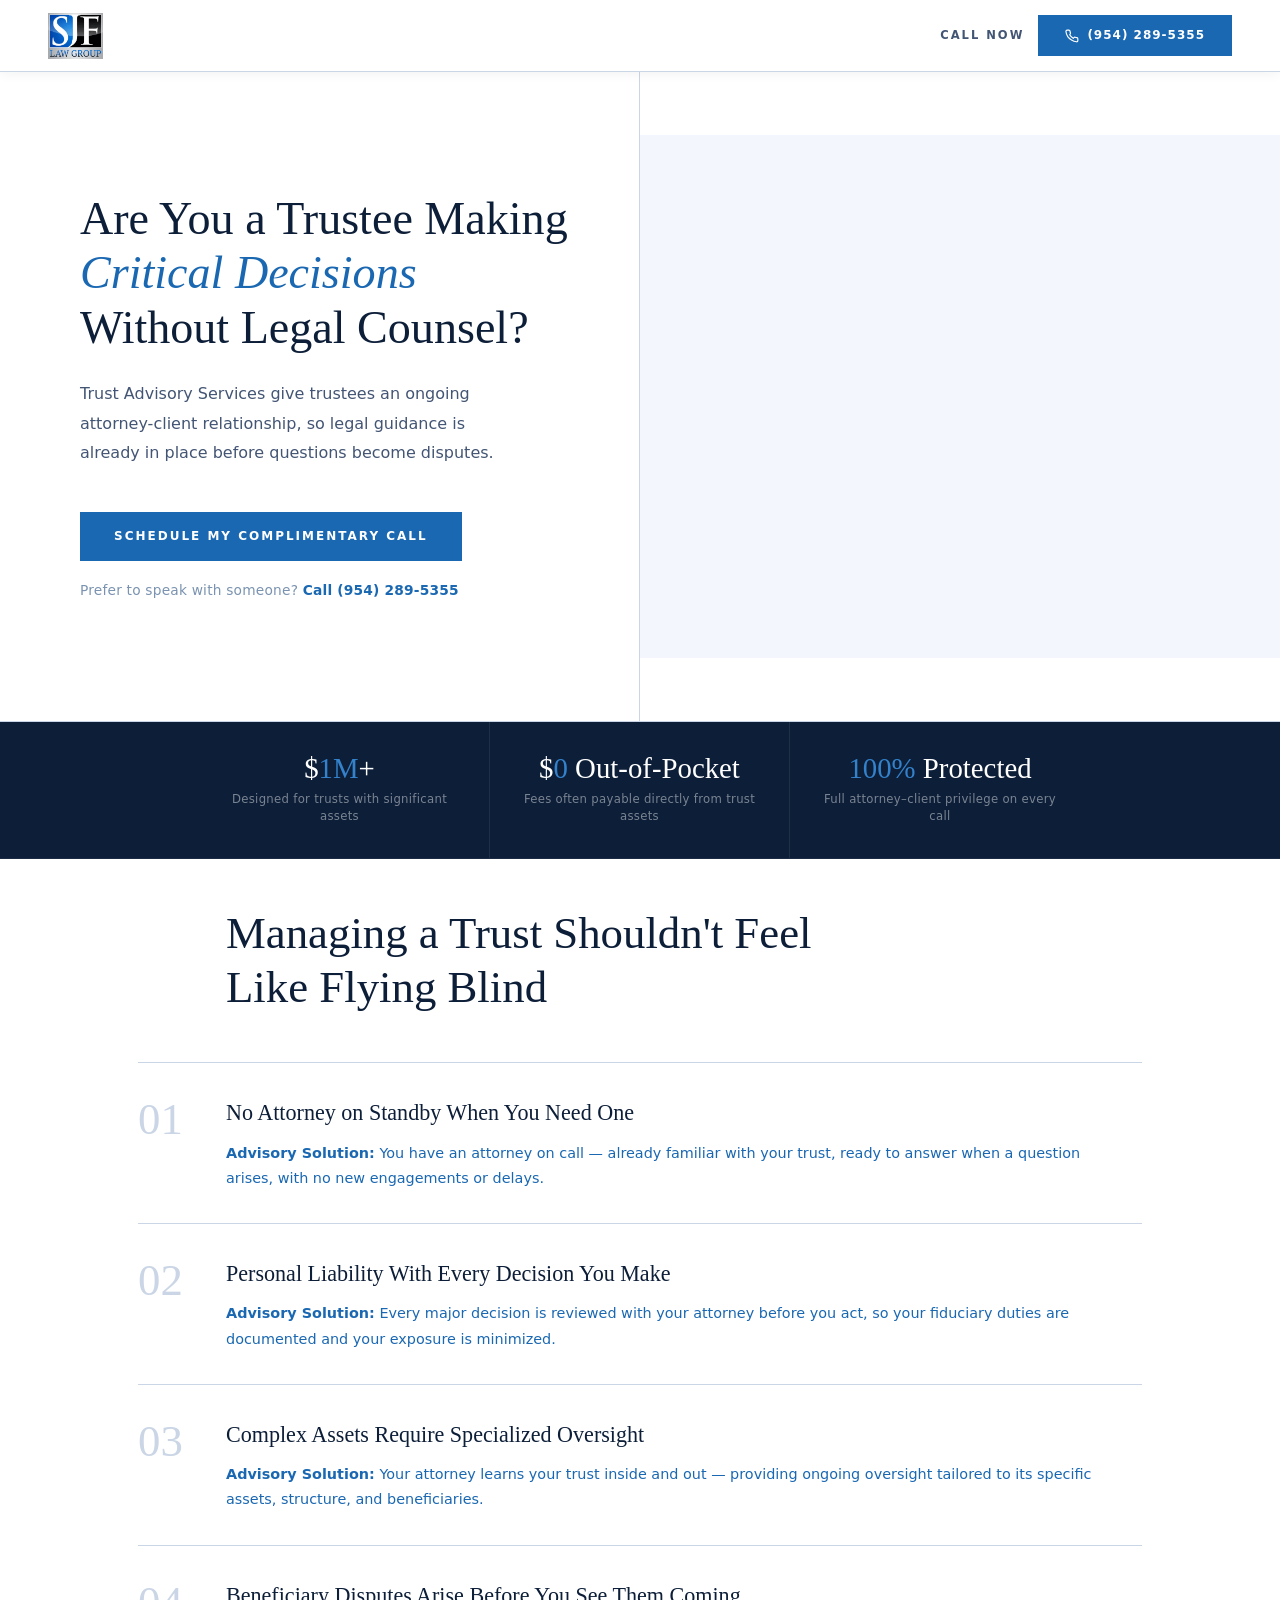
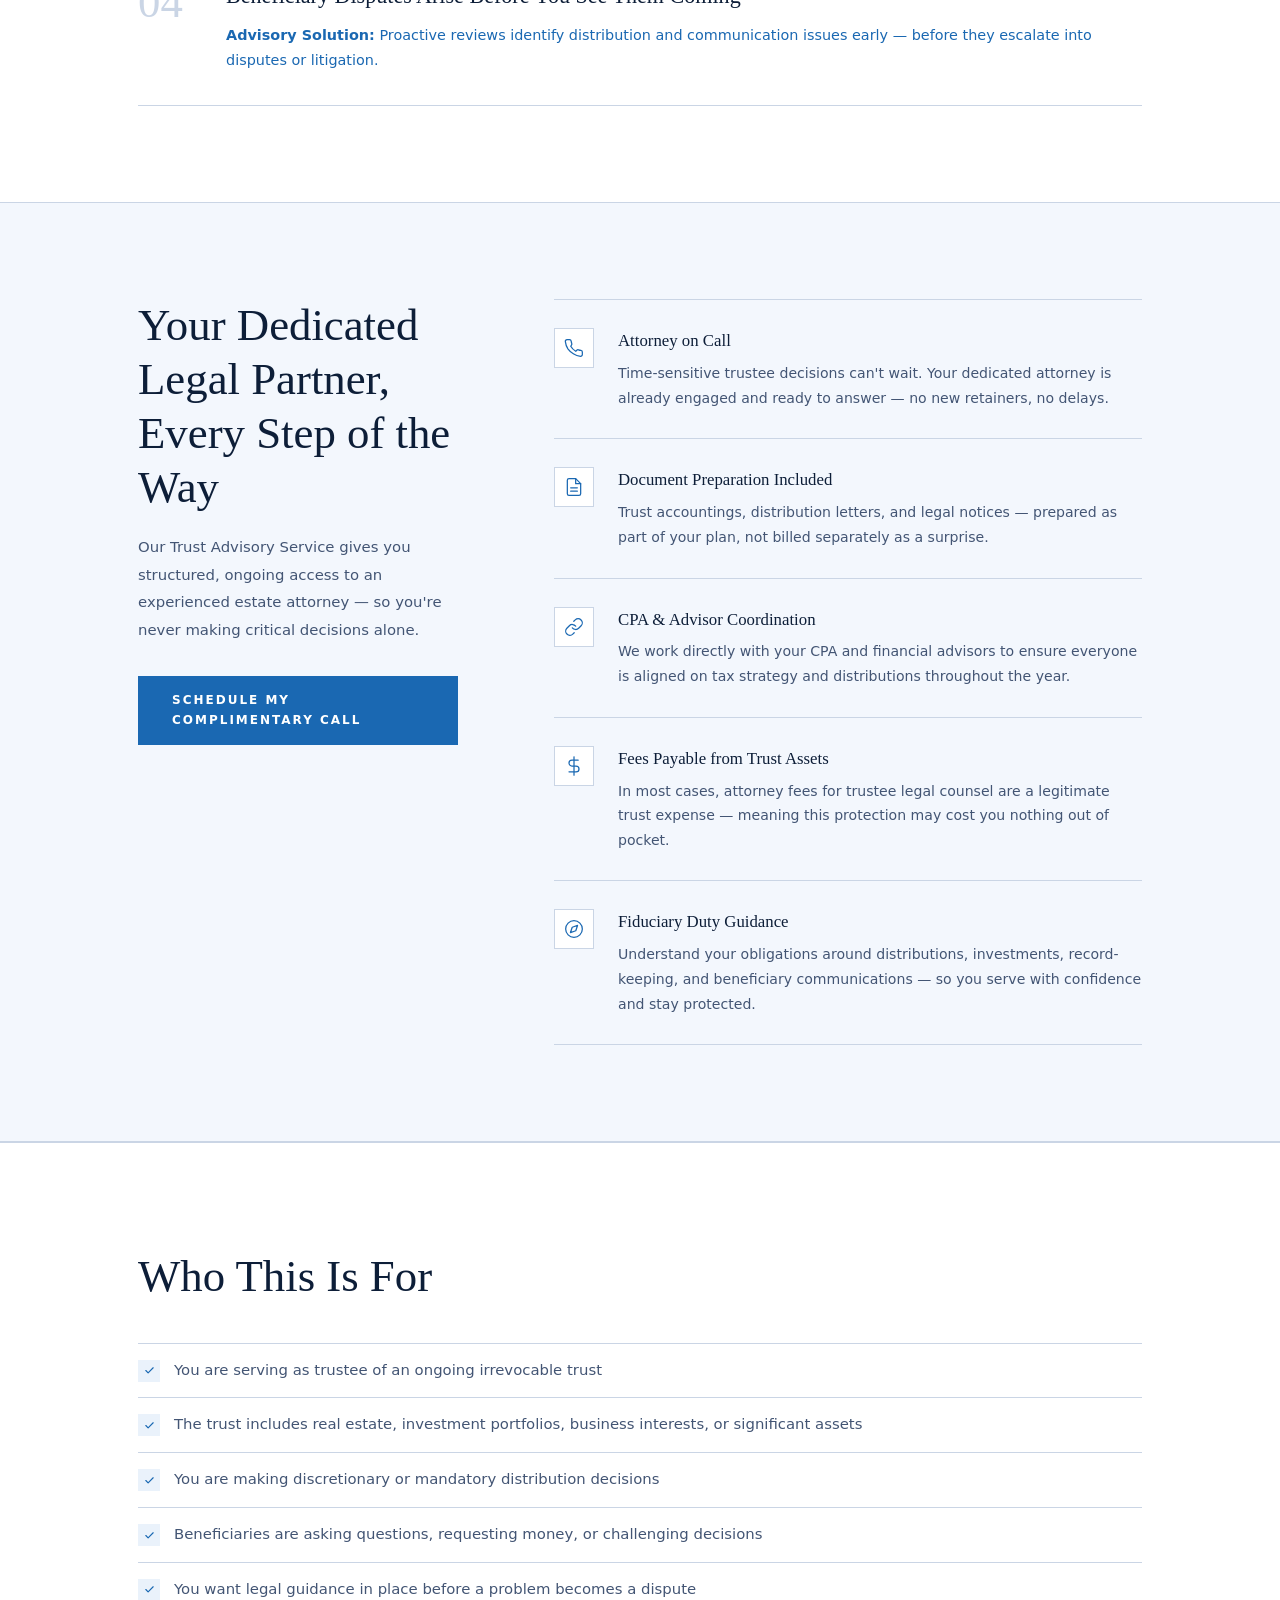
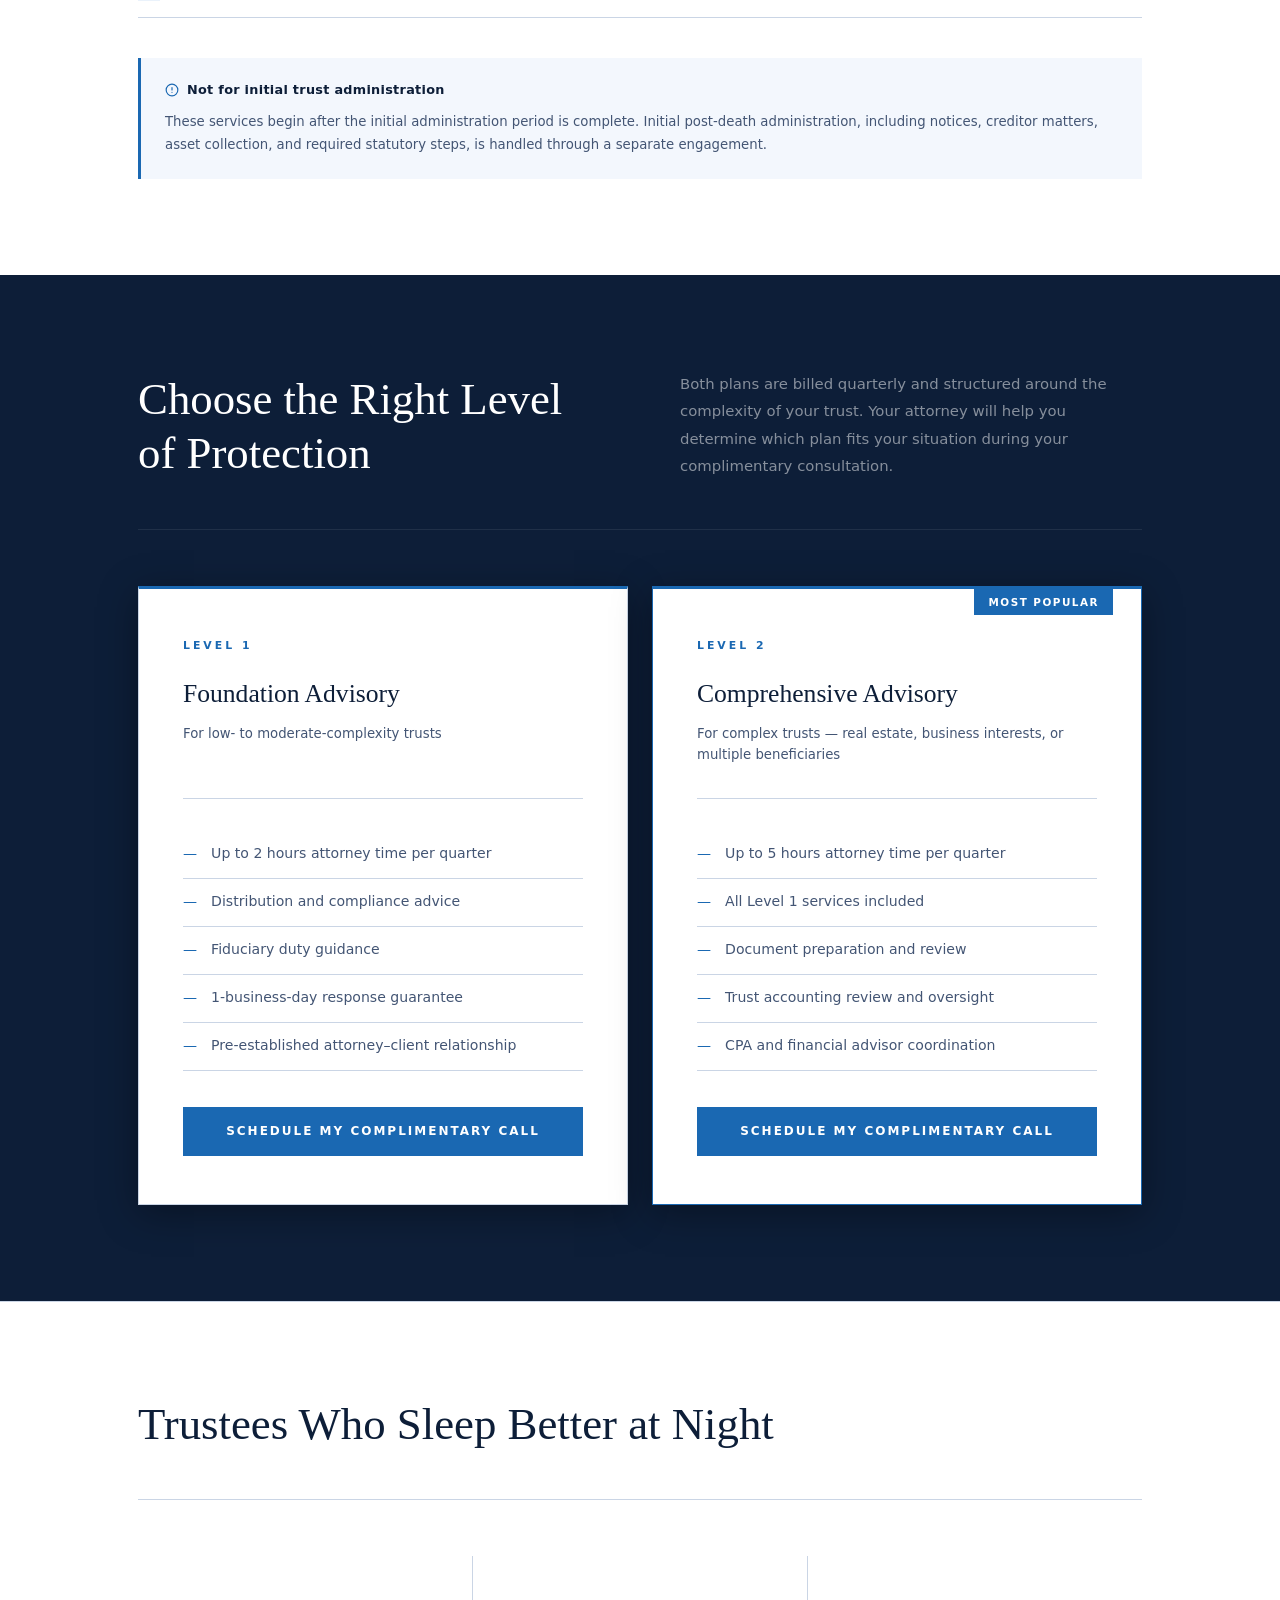
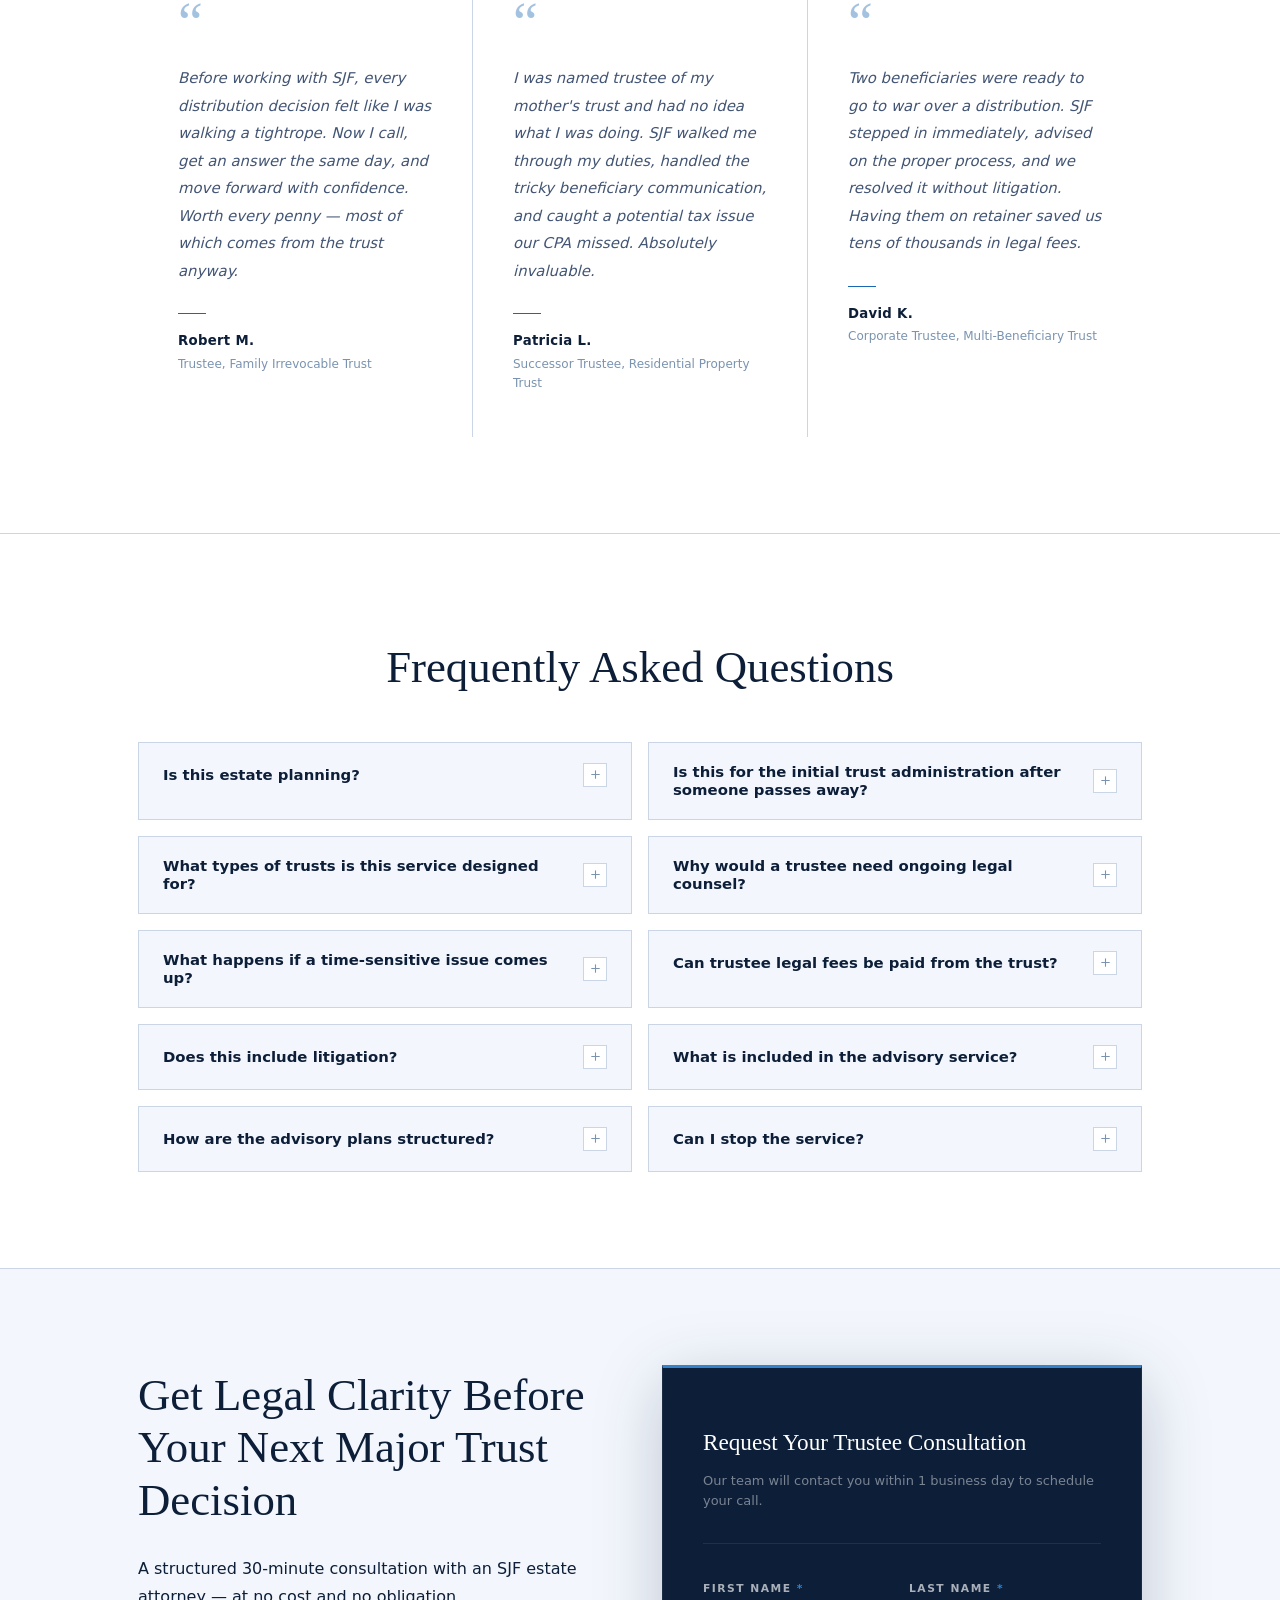
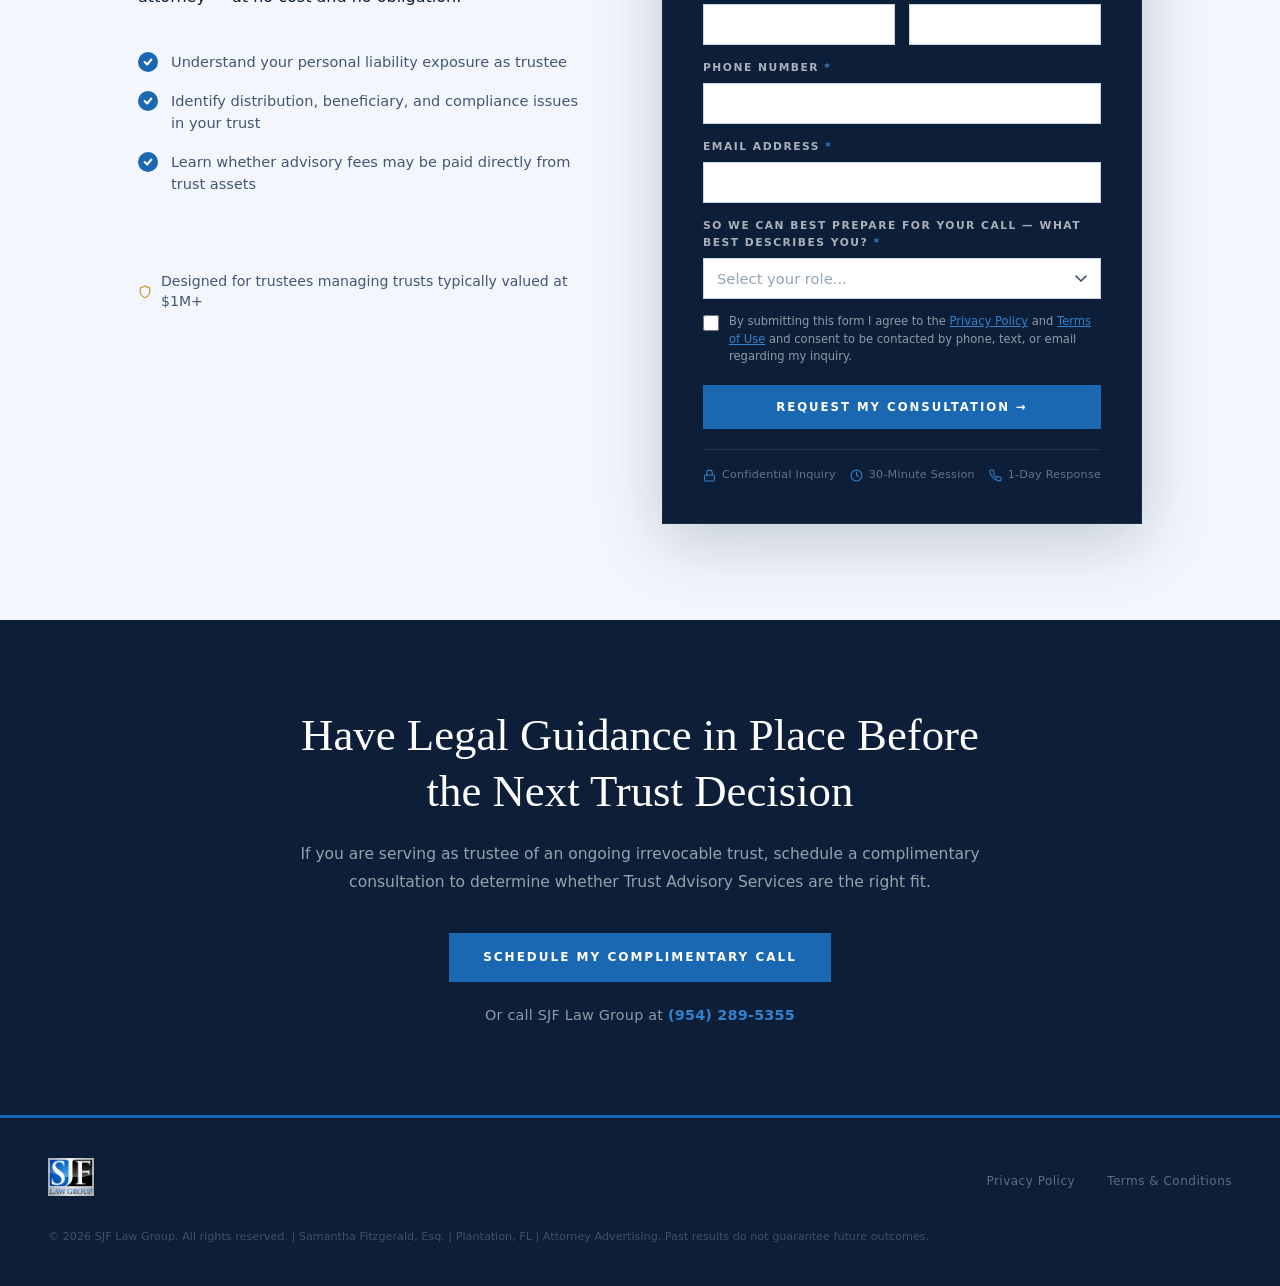
==== commit c23191ac: "Header: "Call Now" label next to phone-number button Header right side now reads "Call Now" followed" ====
--- a/index.html
+++ b/index.html
@@ -32,9 +32,10 @@
       <img src="assets/images/sjf-logo.jpg" alt="SJF Law Group" />
     </div>
     <div class="header-actions">
-      <a class="header-phone" href="tel:+19542895355" data-phone-link>
+      <span class="header-call-label">Call Now</span>
+      <a class="header-cta header-cta--phone" href="tel:+19542895355" data-phone-link>
         <svg xmlns="http://www.w3.org/2000/svg" width="14" height="14" viewBox="0 0 24 24" fill="none" stroke="currentColor" stroke-width="2" stroke-linecap="round" stroke-linejoin="round"><path d="M22 16.92v3a2 2 0 0 1-2.18 2 19.79 19.79 0 0 1-8.63-3.07A19.5 19.5 0 0 1 4.69 13a19.79 19.79 0 0 1-3.07-8.67A2 2 0 0 1 3.6 2h3a2 2 0 0 1 2 1.72 12.84 12.84 0 0 0 .7 2.81 2 2 0 0 1-.45 2.11L8.09 9.91a16 16 0 0 0 6 6l1.27-1.27a2 2 0 0 1 2.11-.45 12.84 12.84 0 0 0 2.81.7A2 2 0 0 1 22 16.92z"/></svg>
-        Call <span data-phone-text>(954) 289-5355</span>
+        <span data-phone-text>(954) 289-5355</span>
       </a>
     </div>
   </header>
--- a/assets/css/styles.css
+++ b/assets/css/styles.css
@@ -58,21 +58,22 @@
   transition: background 0.2s, color 0.2s;
 }
 .header-cta:hover { background: var(--navy); border-color: var(--navy); color: var(--white); }
-.header-actions { display: flex; align-items: center; gap: 24px; }
-.header-phone {
+.header-actions { display: flex; align-items: center; gap: 14px; }
+.header-call-label {
+  font-size: 0.72rem;
+  font-weight: 700;
+  letter-spacing: 2px;
+  text-transform: uppercase;
+  color: var(--text-mid);
+  white-space: nowrap;
+}
+.header-cta--phone {
   display: inline-flex;
   align-items: center;
   gap: 8px;
-  color: var(--navy);
-  font-size: 0.92rem;
-  font-weight: 700;
-  text-decoration: none;
-  letter-spacing: 0.2px;
-  white-space: nowrap;
-  transition: color 0.2s;
-}
-.header-phone svg { color: var(--blue); flex-shrink: 0; }
-.header-phone:hover { color: var(--blue); }
+  letter-spacing: 1px;
+}
+.header-cta--phone svg { flex-shrink: 0; }
 
 /* Hero support line */
 .hero__call {
@@ -888,6 +889,9 @@
 }
 @media (max-width: 520px) {
   .form-row { grid-template-columns: 1fr; }
+  /* keep header compact on phones — the number button alone is enough */
+  .header-call-label { display: none; }
+  .header-cta--phone { padding: 9px 16px; }
   .pain-item { grid-template-columns: 48px 1fr; gap: 20px; }
   .pain-item__number { font-size: 2rem; }
   .stats-bar__inner { grid-template-columns: 1fr; }
